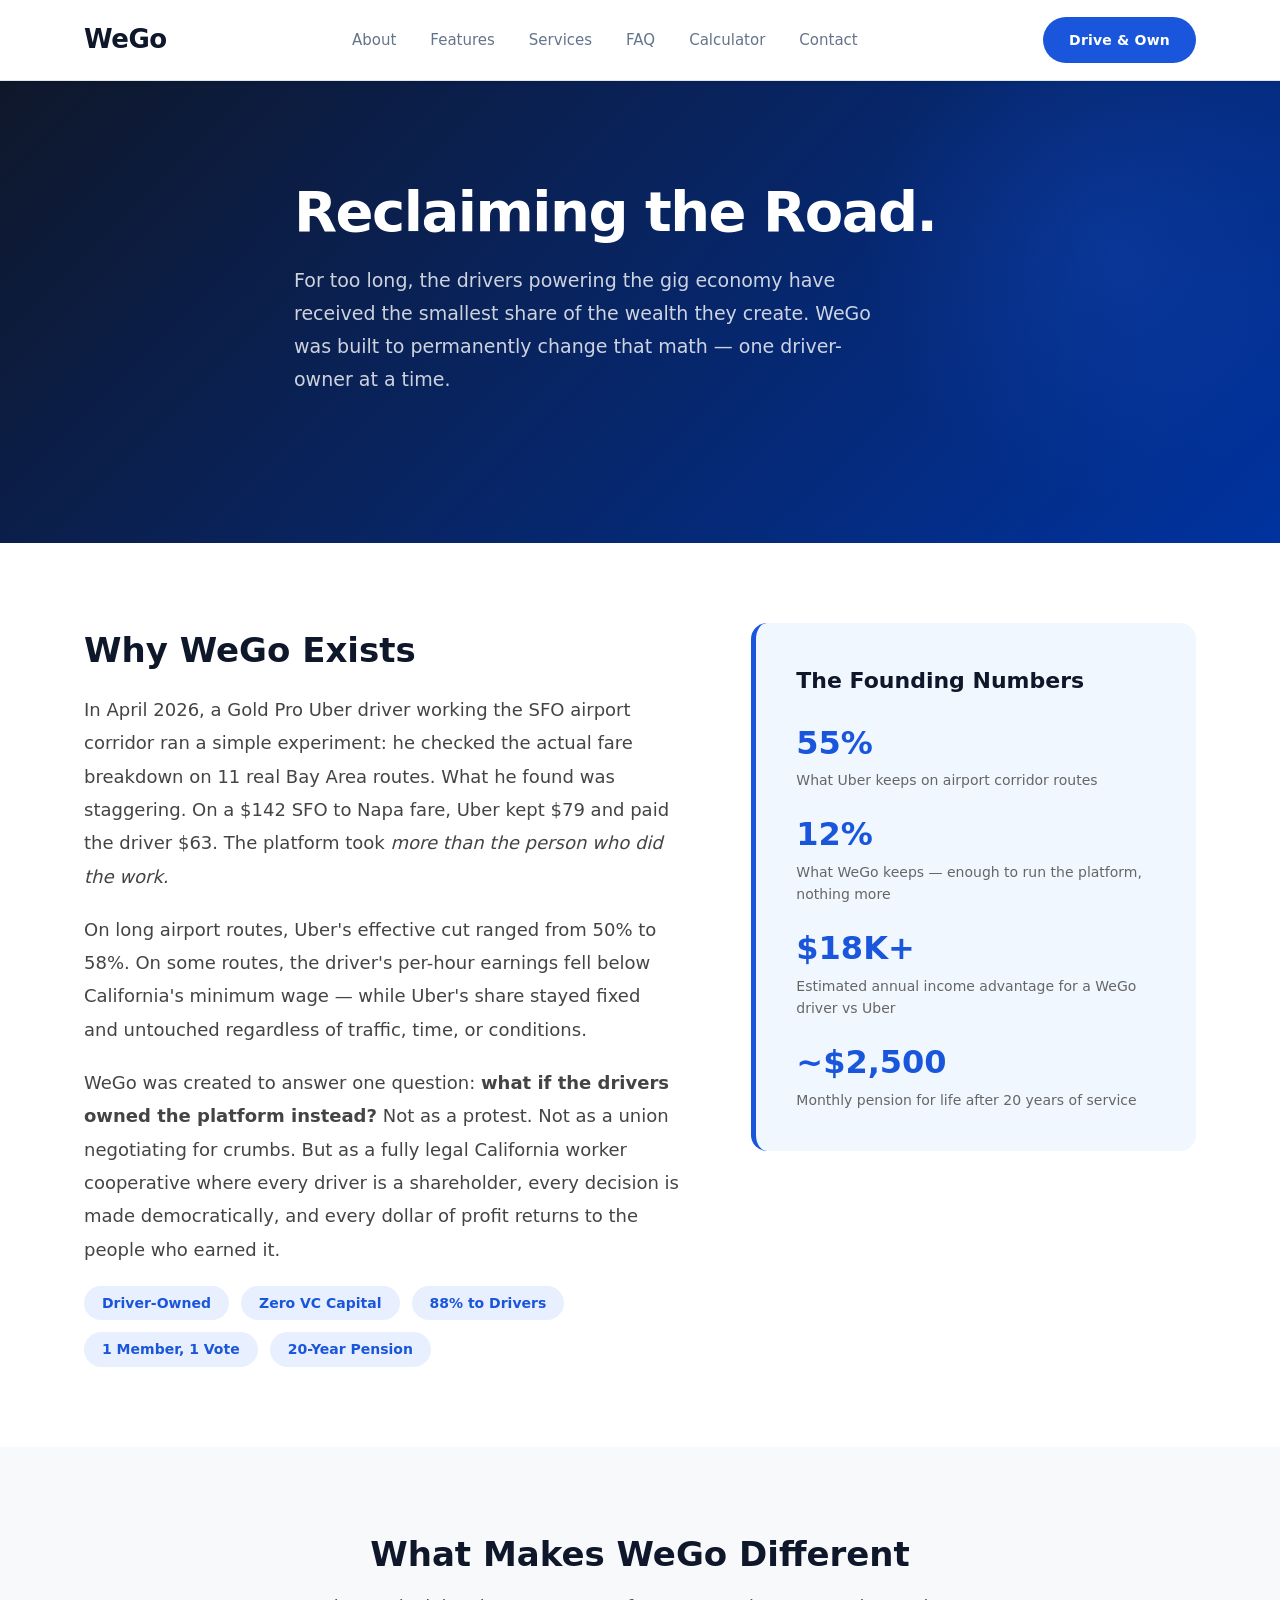
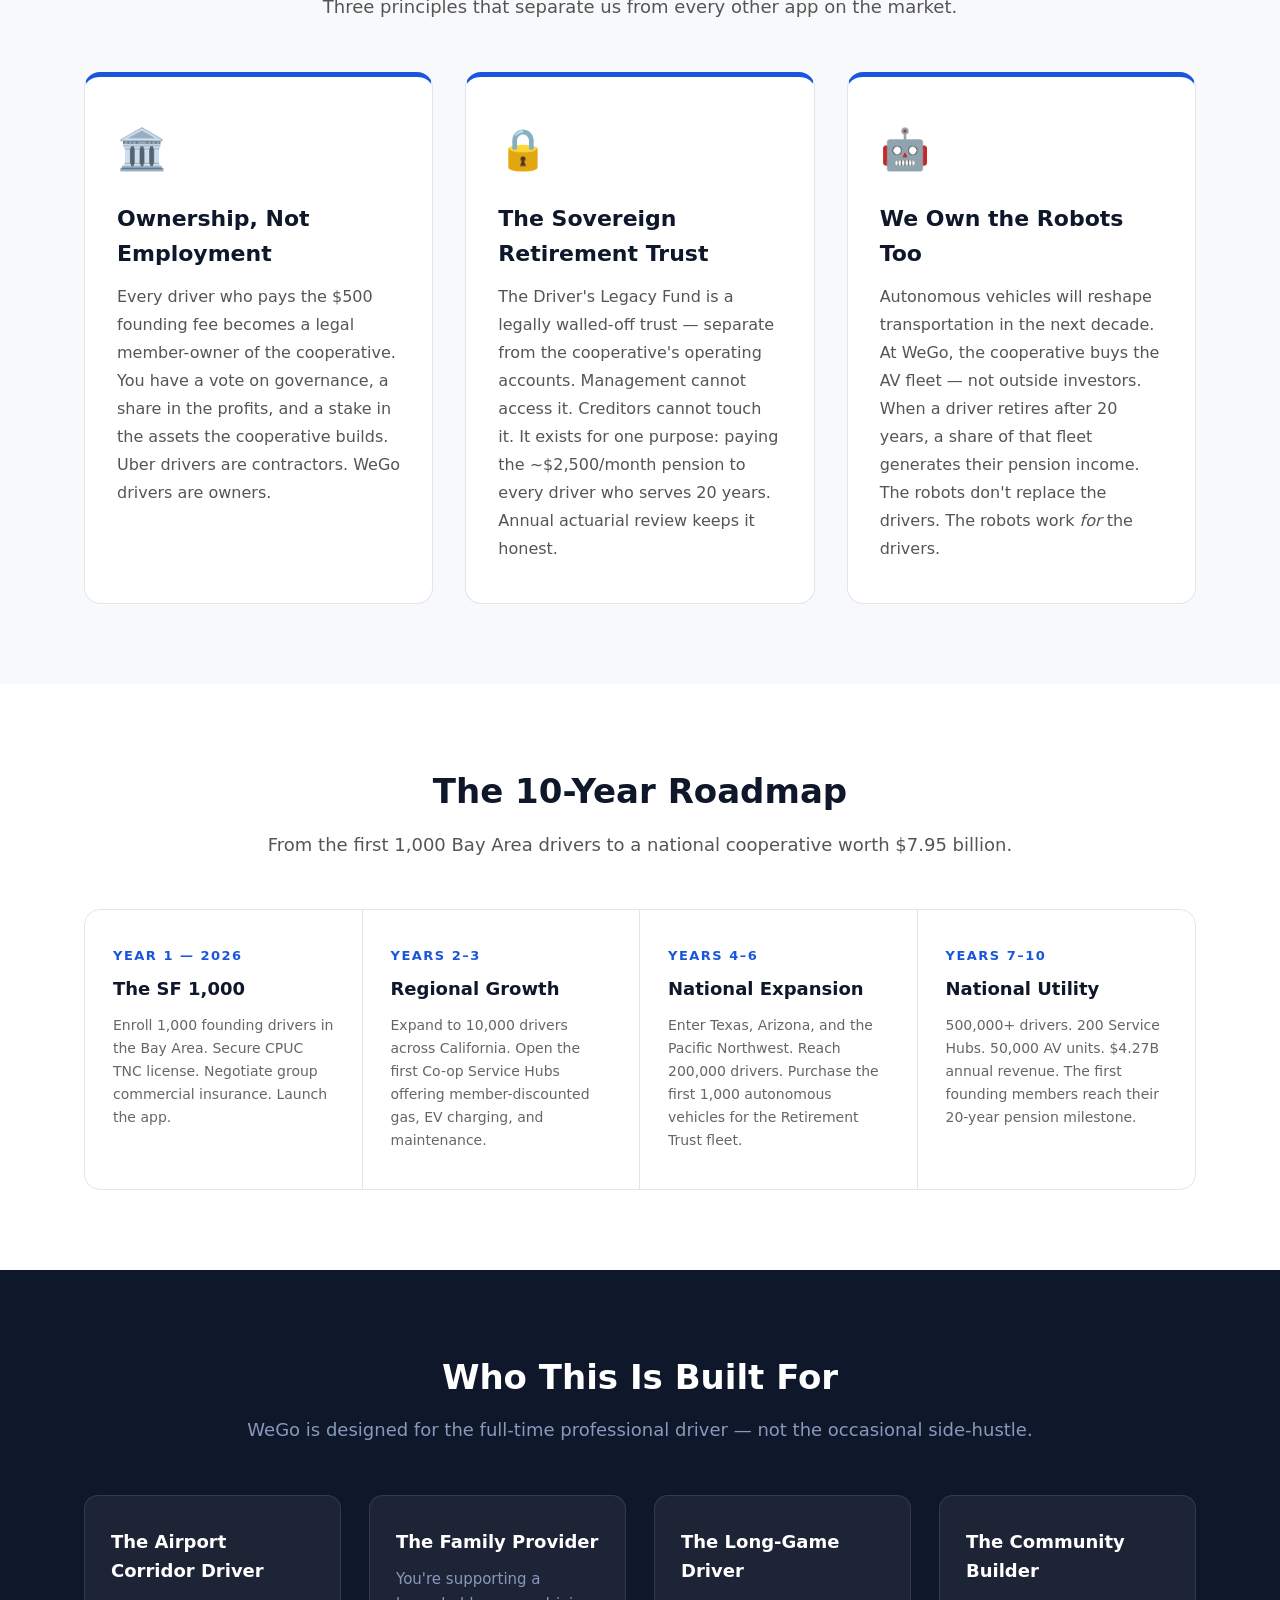
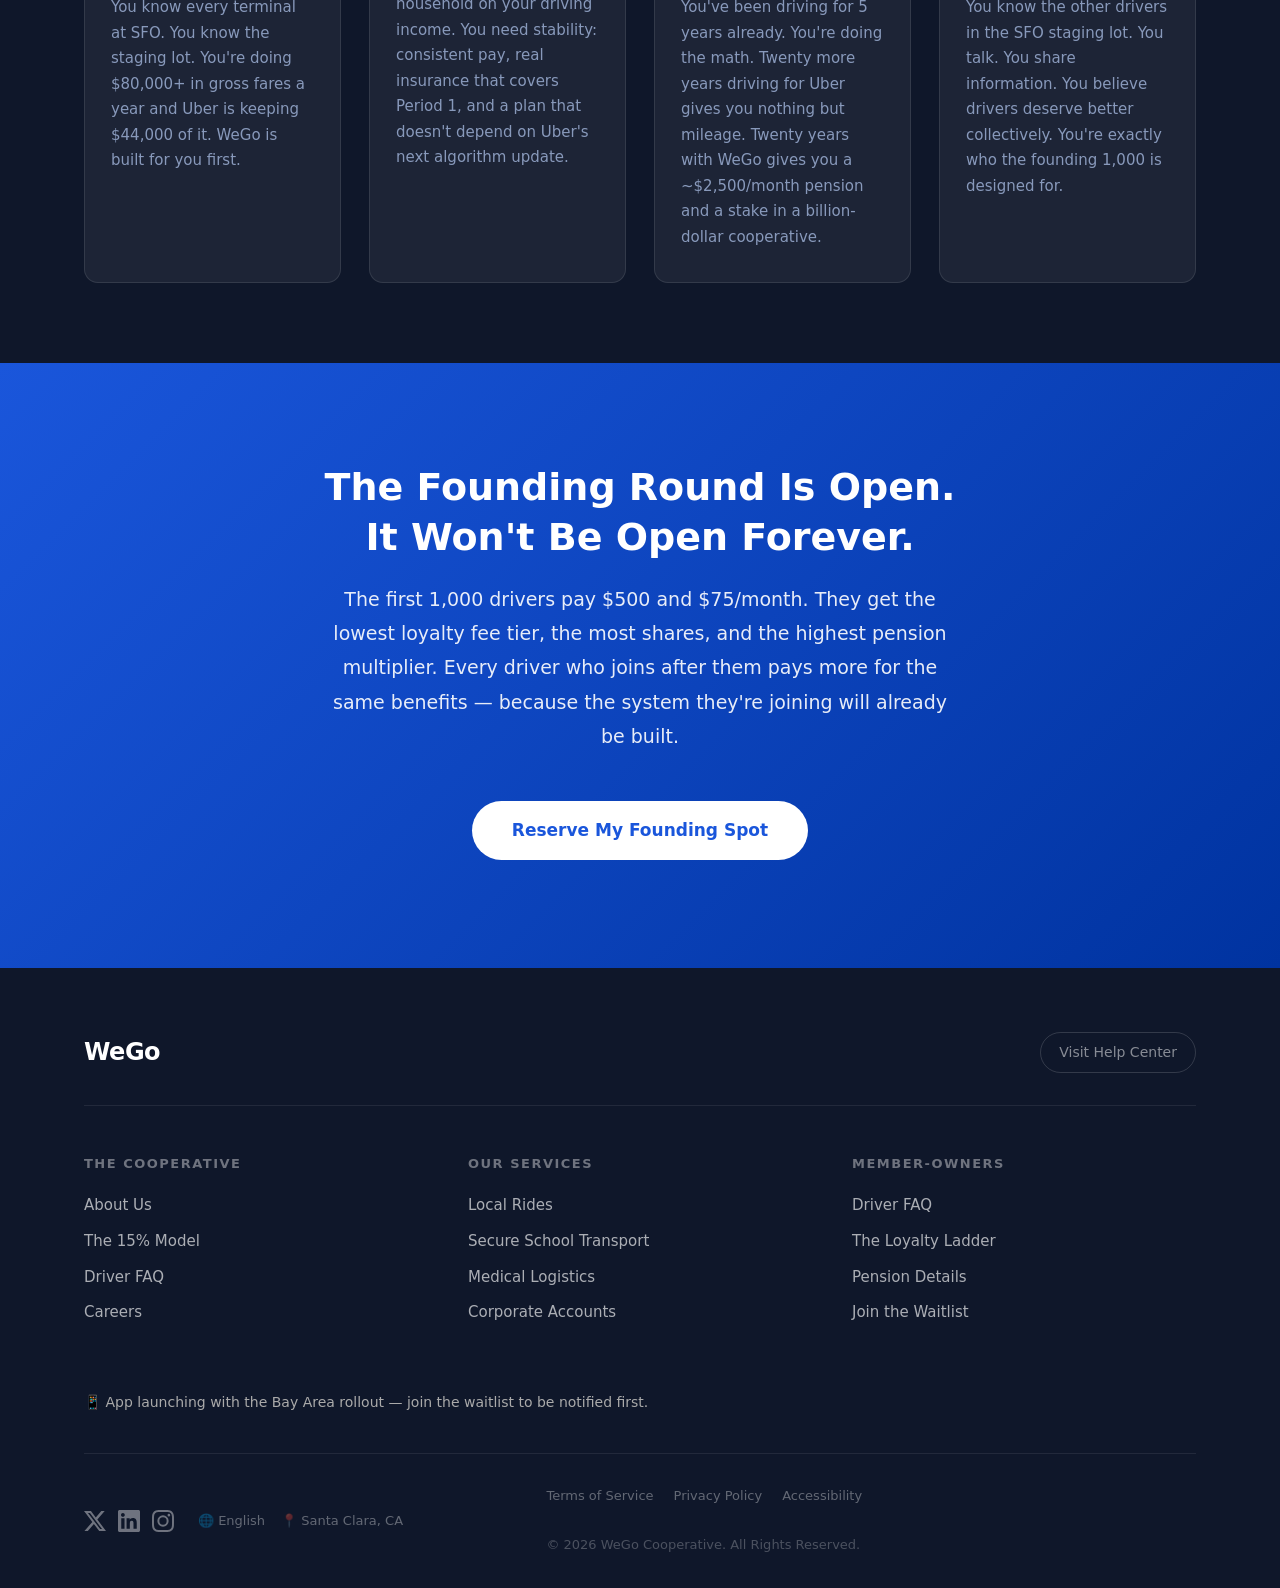
==== about.html @ e3f4ca63 "Initial commit — WeGo Cooperative website HTML/CSS site for the WeGo driver-owned rideshare cooperat" ====
<!DOCTYPE html>
<html lang="en">
<head>
    <meta charset="UTF-8">
    <meta name="viewport" content="width=device-width, initial-scale=1.0">
    <title>About WeGo — Our Mission</title>
    <link rel="stylesheet" href="styles.css">
</head>
<body>

<header>
    <div class="container">
        <h1 class="logo"><a href="index.html">WeGo</a></h1>
        <button class="nav-toggle" aria-label="Toggle navigation" onclick="document.querySelector('header').classList.toggle('nav-open'); this.classList.toggle('open')">
            <span></span><span></span><span></span>
        </button>
        <nav>
            <ul>
                <li><a href="about.html">About</a></li>
                <li><a href="features.html">Features</a></li>
                <li><a href="services.html">Services</a></li>
                <li><a href="faq.html">FAQ</a></li>
                <li><a href="calculator.html">Calculator</a></li>
                <li><a href="contact.html">Contact</a></li>
            </ul>           
        </nav>
        <a href="contact.html" class="cta">Drive &amp; Own</a>
    </div>
</header>

<main>

    <!-- HERO -->
    <section class="hero" style="background: linear-gradient(135deg, var(--dark) 0%, #0033a0 100%);">
        <div class="container hero-content">
            <h2>Reclaiming the Road.</h2>
            <p>For too long, the drivers powering the gig economy have received the smallest share of the wealth they create. WeGo was built to permanently change that math — one driver-owner at a time.</p>
        </div>
    </section>

    <!-- MISSION -->
    <section class="mission-section">
        <div class="container dashboard-grid" style="align-items:start;">
            <div class="col-7">
                <h2>Why WeGo Exists</h2>
                <p>In April 2026, a Gold Pro Uber driver working the SFO airport corridor ran a simple experiment: he checked the actual fare breakdown on 11 real Bay Area routes. What he found was staggering. On a $142 SFO to Napa fare, Uber kept $79 and paid the driver $63. The platform took <em>more than the person who did the work.</em></p>
                <p>On long airport routes, Uber's effective cut ranged from 50% to 58%. On some routes, the driver's per-hour earnings fell below California's minimum wage — while Uber's share stayed fixed and untouched regardless of traffic, time, or conditions.</p>
                <p>WeGo was created to answer one question: <strong>what if the drivers owned the platform instead?</strong> Not as a protest. Not as a union negotiating for crumbs. But as a fully legal California worker cooperative where every driver is a shareholder, every decision is made democratically, and every dollar of profit returns to the people who earned it.</p>
                <div class="values-row">
                    <span class="value-chip">Driver-Owned</span>
                    <span class="value-chip">Zero VC Capital</span>
                    <span class="value-chip">88% to Drivers</span>
                    <span class="value-chip">1 Member, 1 Vote</span>
                    <span class="value-chip">20-Year Pension</span>
                </div>
            </div>
            <div class="col-5" style="background:#f0f7ff; padding:40px; border-radius:16px; border-left:5px solid var(--primary);">
                <h3 style="font-size:22px; margin-bottom:20px; color:var(--dark);">The Founding Numbers</h3>
                <div style="display:flex; flex-direction:column; gap:18px;">
                    <div>
                        <div style="font-size:32px; font-weight:900; color:var(--primary);">55%</div>
                        <div style="font-size:14px; color:#666;">What Uber keeps on airport corridor routes</div>
                    </div>
                    <div>
                        <div style="font-size:32px; font-weight:900; color:var(--primary);">12%</div>
                        <div style="font-size:14px; color:#666;">What WeGo keeps — enough to run the platform, nothing more</div>
                    </div>
                    <div>
                        <div style="font-size:32px; font-weight:900; color:var(--primary);">$18K+</div>
                        <div style="font-size:14px; color:#666;">Estimated annual income advantage for a WeGo driver vs Uber</div>
                    </div>
                    <div>
                        <div style="font-size:32px; font-weight:900; color:var(--primary);">~$2,500</div>
                        <div style="font-size:14px; color:#666;">Monthly pension for life after 20 years of service</div>
                    </div>
                </div>
            </div>
        </div>
    </section>

    <!-- THREE PILLARS -->
    <section class="three-pillars">
        <div class="container">
            <h2>What Makes WeGo Different</h2>
            <p class="sub">Three principles that separate us from every other app on the market.</p>
            <div class="pillars-grid">
                <div class="pillar-card">
                    <span class="pillar-icon">🏛️</span>
                    <h3>Ownership, Not Employment</h3>
                    <p>Every driver who pays the $500 founding fee becomes a legal member-owner of the cooperative. You have a vote on governance, a share in the profits, and a stake in the assets the cooperative builds. Uber drivers are contractors. WeGo drivers are owners.</p>
                </div>
                <div class="pillar-card">
                    <span class="pillar-icon">🔒</span>
                    <h3>The Sovereign Retirement Trust</h3>
                    <p>The Driver's Legacy Fund is a legally walled-off trust — separate from the cooperative's operating accounts. Management cannot access it. Creditors cannot touch it. It exists for one purpose: paying the ~$2,500/month pension to every driver who serves 20 years. Annual actuarial review keeps it honest.</p>
                </div>
                <div class="pillar-card">
                    <span class="pillar-icon">🤖</span>
                    <h3>We Own the Robots Too</h3>
                    <p>Autonomous vehicles will reshape transportation in the next decade. At WeGo, the cooperative buys the AV fleet — not outside investors. When a driver retires after 20 years, a share of that fleet generates their pension income. The robots don't replace the drivers. The robots work <em>for</em> the drivers.</p>
                </div>
            </div>
        </div>
    </section>

    <!-- 10-YEAR ROADMAP -->
    <section class="roadmap-section">
        <div class="container">
            <h2>The 10-Year Roadmap</h2>
            <p class="sub">From the first 1,000 Bay Area drivers to a national cooperative worth $7.95 billion.</p>
            <div class="roadmap-grid">
                <div class="roadmap-card">
                    <div class="roadmap-year">Year 1 — 2026</div>
                    <h3>The SF 1,000</h3>
                    <p>Enroll 1,000 founding drivers in the Bay Area. Secure CPUC TNC license. Negotiate group commercial insurance. Launch the app.</p>
                </div>
                <div class="roadmap-card">
                    <div class="roadmap-year">Years 2–3</div>
                    <h3>Regional Growth</h3>
                    <p>Expand to 10,000 drivers across California. Open the first Co-op Service Hubs offering member-discounted gas, EV charging, and maintenance.</p>
                </div>
                <div class="roadmap-card">
                    <div class="roadmap-year">Years 4–6</div>
                    <h3>National Expansion</h3>
                    <p>Enter Texas, Arizona, and the Pacific Northwest. Reach 200,000 drivers. Purchase the first 1,000 autonomous vehicles for the Retirement Trust fleet.</p>
                </div>
                <div class="roadmap-card">
                    <div class="roadmap-year">Years 7–10</div>
                    <h3>National Utility</h3>
                    <p>500,000+ drivers. 200 Service Hubs. 50,000 AV units. $4.27B annual revenue. The first founding members reach their 20-year pension milestone.</p>
                </div>
            </div>
        </div>
    </section>

    <!-- WHY IT MATTERS -->
    <section class="why-driver">
        <div class="container">
            <h2>Who This Is Built For</h2>
            <p class="sub">WeGo is designed for the full-time professional driver — not the occasional side-hustle.</p>
            <div class="why-grid">
                <div class="why-card">
                    <h3>The Airport Corridor Driver</h3>
                    <p>You know every terminal at SFO. You know the staging lot. You're doing $80,000+ in gross fares a year and Uber is keeping $44,000 of it. WeGo is built for you first.</p>
                </div>
                <div class="why-card">
                    <h3>The Family Provider</h3>
                    <p>You're supporting a household on your driving income. You need stability: consistent pay, real insurance that covers Period 1, and a plan that doesn't depend on Uber's next algorithm update.</p>
                </div>
                <div class="why-card">
                    <h3>The Long-Game Driver</h3>
                    <p>You've been driving for 5 years already. You're doing the math. Twenty more years driving for Uber gives you nothing but mileage. Twenty years with WeGo gives you a ~$2,500/month pension and a stake in a billion-dollar cooperative.</p>
                </div>
                <div class="why-card">
                    <h3>The Community Builder</h3>
                    <p>You know the other drivers in the SFO staging lot. You talk. You share information. You believe drivers deserve better collectively. You're exactly who the founding 1,000 is designed for.</p>
                </div>
            </div>
        </div>
    </section>

    <!-- JOIN CTA -->
    <section class="join-cta">
        <div class="container">
            <h2>The Founding Round Is Open.<br>It Won't Be Open Forever.</h2>
            <p>The first 1,000 drivers pay $500 and $75/month. They get the lowest loyalty fee tier, the most shares, and the highest pension multiplier. Every driver who joins after them pays more for the same benefits — because the system they're joining will already be built.</p>
            <a href="contact.html" class="btn-white">Reserve My Founding Spot</a>
        </div>
    </section>

</main>

<footer class="mega-footer">
    <div class="container">
        <div class="footer-brand">
            <h2>WeGo</h2>
            <a href="contact.html" class="help-link">Visit Help Center</a>
        </div>
        <div class="footer-grid">
            <div class="footer-col">
                <h4>The Cooperative</h4>
                <ul>
                    <li><a href="about.html">About Us</a></li>
                    <li><a href="features.html">The 15% Model</a></li>
                    <li><a href="faq.html">Driver FAQ</a></li>
                    <li><a href="contact.html">Careers</a></li>
                </ul>
            </div>
            <div class="footer-col">
                <h4>Our Services</h4>
                <ul>
                    <li><a href="services.html">Local Rides</a></li>
                    <li><a href="services.html">Secure School Transport</a></li>
                    <li><a href="services.html">Medical Logistics</a></li>
                    <li><a href="services.html">Corporate Accounts</a></li>
                </ul>
            </div>
            <div class="footer-col">
                <h4>Member-Owners</h4>
                <ul>
                    <li><a href="faq.html">Driver FAQ</a></li>
                    <li><a href="features.html">The Loyalty Ladder</a></li>
                    <li><a href="features.html">Pension Details</a></li>
                    <li><a href="contact.html">Join the Waitlist</a></li>
                </ul>
            </div>
        </div>
        <div class="footer-apps">
            <span style="font-size:14px; color:#aaa; padding:8px 0; display:block;">📱 App launching with the Bay Area rollout — join the waitlist to be notified first.</span>
        </div>
        <div class="footer-meta">
            <div class="meta-left">
                <div class="social-icons">
                    <a href="https://x.com/" target="_blank" aria-label="X (Twitter)">
                        <svg viewBox="0 0 24 24" width="22" height="22" fill="currentColor"><path d="M18.901 1.153h3.68l-8.04 9.19L24 22.846h-7.406l-5.8-7.584-6.638 7.584H.474l8.6-9.83L0 1.154h7.594l5.243 6.932ZM17.61 20.644h2.039L6.486 3.24H4.298Z"/></svg>
                    </a>
                    <a href="https://www.linkedin.com/" target="_blank" aria-label="LinkedIn">
                        <svg viewBox="0 0 24 24" width="22" height="22" fill="currentColor"><path d="M20.447 20.452h-3.554v-5.569c0-1.328-.027-3.037-1.852-3.037-1.853 0-2.136 1.445-2.136 2.939v5.667H9.351V9h3.414v1.561h.046c.477-.9 1.637-1.85 3.37-1.85 3.601 0 4.267 2.37 4.267 5.455v6.286zM5.337 7.433c-1.144 0-2.063-.926-2.063-2.065 0-1.138.92-2.063 2.063-2.063 1.14 0 2.064.925 2.064 2.063 0 1.139-.925 2.065-2.064 2.065zm1.782 13.019H3.555V9h3.564v11.452zM22.225 0H1.771C.792 0 0 .774 0 1.729v20.542C0 23.227.792 24 1.771 24h20.451C23.2 24 24 23.227 24 22.271V1.729C24 .774 23.2 0 22.222 0h.003z"/></svg>
                    </a>
                    <a href="https://www.instagram.com/" target="_blank" aria-label="Instagram">
                        <svg viewBox="0 0 24 24" width="22" height="22" fill="currentColor"><path d="M12 2.163c3.204 0 3.584.012 4.85.07 3.252.148 4.771 1.691 4.919 4.919.058 1.265.069 1.645.069 4.849 0 3.205-.012 3.584-.069 4.849-.149 3.225-1.664 4.771-4.919 4.919-1.266.058-1.644.07-4.85.07-3.204 0-3.584-.012-4.849-.07-3.26-.149-4.771-1.699-4.919-4.92-.058-1.265-.07-1.644-.07-4.849 0-3.204.013-3.583.07-4.849.149-3.227 1.664-4.771 4.919-4.919 1.266-.057 1.645-.069 4.849-.069zM12 0C8.741 0 8.333.014 7.053.072 2.695.272.273 2.69.073 7.052.014 8.333 0 8.741 0 12c0 3.259.014 3.668.072 4.948.2 4.358 2.618 6.78 6.98 6.98C8.333 23.986 8.741 24 12 24c3.259 0 3.668-.014 4.948-.072 4.354-.2 6.782-2.618 6.979-6.98.059-1.28.073-1.689.073-4.948 0-3.259-.014-3.667-.072-4.947-.196-4.354-2.617-6.78-6.979-6.98C15.668.014 15.259 0 12 0zm0 5.838a6.162 6.162 0 100 12.324 6.162 6.162 0 000-12.324zM12 16a4 4 0 110-8 4 4 0 010 8zm6.406-11.845a1.44 1.44 0 100 2.881 1.44 1.44 0 000-2.881z"/></svg>
                    </a>
                </div>
                <div class="locale-info">
                    <span>🌐 English</span>
                    <span>📍 Santa Clara, CA</span>
                </div>
            </div>
            <div class="meta-right">
                <a href="#">Terms of Service</a>
                <a href="#">Privacy Policy</a>
                <a href="#">Accessibility</a>
                <p class="copyright">&copy; 2026 WeGo Cooperative. All Rights Reserved.</p>
            </div>
        </div>
    </div>
</footer>

</body>
</html>
---- styles.css ----
/* ============================================================
   WEGO COOPERATIVE — styles.css
   Covers: index, about, features, services, faq, contact, calculator
   ============================================================ */

/* ── TOKENS & RESET ─────────────────────────────────────────── */
:root {
  --primary:      #1a56db;
  --primary-dark: #0033a0;
  --primary-muted:#e8f0ff;
  --dark:         #0f172a;
  --dark-mid:     #1e293b;
  --white:        #ffffff;
  --off-white:    #f8f9fb;
  --border:       #e0e6ed;
  --text:         #334155;
  --text-soft:    #64748b;
  --text-dim:     #94a3b8;
  --green:        #16a34a;
  --green-bg:     #f0fdf4;
  --red:          #dc2626;
  --red-bg:       #fef2f2;
  --amber:        #d97706;
  --amber-bg:     #fffbeb;
  --shadow-sm:    0 1px 3px rgba(0,0,0,0.08), 0 1px 2px rgba(0,0,0,0.06);
  --shadow-md:    0 4px 16px rgba(0,0,0,0.08), 0 2px 6px rgba(0,0,0,0.05);
  --shadow-lg:    0 10px 40px rgba(0,0,0,0.10), 0 4px 12px rgba(0,0,0,0.06);
  --radius-sm:    8px;
  --radius-md:    14px;
  --radius-lg:    20px;
  --radius-xl:    28px;
  --font-sans:    'Inter', 'Segoe UI', system-ui, -apple-system, sans-serif;
  --transition:   0.2s ease;
}

*, *::before, *::after { box-sizing: border-box; margin: 0; padding: 0; }

html { scroll-behavior: smooth; -webkit-text-size-adjust: 100%; text-size-adjust: 100%; }

body {
  font-family: var(--font-sans);
  color: var(--text);
  background: var(--white);
  line-height: 1.6;
  -webkit-font-smoothing: antialiased;
  -moz-osx-font-smoothing: grayscale;
}

img { max-width: 100%; height: auto; display: block; }
a { color: inherit; text-decoration: none; }
ul { list-style: none; }
button { font-family: inherit; }

/* ── CONTAINER ───────────────────────────────────────────────── */
.container { max-width: 1160px; margin: 0 auto; padding: 0 24px; }

/* ── HEADER ──────────────────────────────────────────────────── */
header {
  position: sticky;
  top: 0;
  z-index: 100;
  background: var(--white);
  border-bottom: 1px solid var(--border);
  box-shadow: var(--shadow-sm);
}

header .container {
  display: flex;
  align-items: center;
  justify-content: space-between;
  height: 80px;
  gap: 32px;
}

.logo { font-size: 26px; font-weight: 800; color: var(--dark); letter-spacing: -0.5px; flex-shrink: 0; }
.logo a { color: var(--dark); transition: color var(--transition); }
.logo a:hover { color: var(--primary); }

/* ── NAV ─────────────────────────────────────────────────────── */
nav ul { display: flex; align-items: center; gap: 2px; }

nav ul li a {
  display: block;
  padding: 9px 16px;
  font-size: 15px;
  font-weight: 500;
  color: var(--text-soft);
  border-radius: var(--radius-sm);
  transition: color var(--transition), background var(--transition);
}

nav ul li a:hover,
nav ul li a.active { color: var(--primary); background: var(--primary-muted); }

/* Hidden on desktop — revealed inside mobile nav */
.mobile-nav-cta { display: none; }

/* ── HEADER CTA BUTTON ───────────────────────────────────────── */
header .cta {
  display: inline-flex;
  align-items: center;
  background: var(--primary);
  color: var(--white);
  padding: 12px 26px;
  border-radius: 100px;
  font-size: 14px;
  font-weight: 700;
  letter-spacing: 0.2px;
  white-space: nowrap;
  flex-shrink: 0;
  transition: background var(--transition), transform var(--transition), box-shadow var(--transition);
}

header .cta:hover {
  background: var(--primary-dark);
  transform: translateY(-1px);
  box-shadow: 0 4px 16px rgba(26,86,219,0.3);
}

/* ── HAMBURGER MENU ──────────────────────────────────────────── */
.nav-toggle {
  display: none;
  flex-direction: column;
  gap: 5px;
  background: none;
  border: none;
  cursor: pointer;
  padding: 6px;
  flex-shrink: 0;
  z-index: 200;
}

.nav-toggle span {
  display: block;
  width: 24px;
  height: 2px;
  background: var(--dark);
  border-radius: 2px;
  transition: all 0.3s;
}

.nav-toggle.open span:nth-child(1) { transform: translateY(7px) rotate(45deg); }
.nav-toggle.open span:nth-child(2) { opacity: 0; }
.nav-toggle.open span:nth-child(3) { transform: translateY(-7px) rotate(-45deg); }

/* ── HERO ────────────────────────────────────────────────────── */
.hero {
  background: linear-gradient(135deg, var(--dark) 0%, #0a2463 100%);
  color: var(--white);
  padding: 100px 0 110px;
  position: relative;
  overflow: hidden;
}

.hero::before {
  content: '';
  position: absolute;
  top: -80px; right: -80px;
  width: 500px; height: 500px;
  background: radial-gradient(circle, rgba(26,86,219,0.25) 0%, transparent 70%);
  pointer-events: none;
}

.hero-content { max-width: 740px; position: relative; z-index: 1; }

.hero-content h2 {
  font-size: clamp(34px, 5vw, 56px);
  font-weight: 900;
  line-height: 1.12;
  letter-spacing: -1.5px;
  margin-bottom: 20px;
  color: var(--white);
}

.hero-content p {
  font-size: 19px;
  line-height: 1.75;
  color: rgba(255,255,255,0.8);
  margin-bottom: 36px;
  max-width: 600px;
}

.hero-ctas { display: flex; gap: 14px; flex-wrap: wrap; }

.hero-ctas a {
  display: inline-flex;
  align-items: center;
  padding: 15px 36px;
  border-radius: 100px;
  font-size: 16px;
  font-weight: 700;
  background: var(--primary);
  color: var(--white);
  transition: all var(--transition);
  border: 2px solid transparent;
}

.hero-ctas a:hover {
  background: #1d4ed8;
  transform: translateY(-2px);
  box-shadow: 0 8px 24px rgba(26,86,219,0.35);
}

.hero-ctas a:last-child { background: var(--white); color: var(--primary); border-color: var(--white); }
.hero-ctas a:last-child:hover { background: transparent; color: var(--white); }

/* ── SHARED SECTION STYLES ───────────────────────────────────── */
section { padding: 80px 0; }

/* Alternating backgrounds — used across features, services, contact */
.sect-white { padding: 80px 0; background: var(--white); }
.sect-grey  { padding: 80px 0; background: var(--off-white); }
.sect-dark  { padding: 80px 0; background: var(--dark); color: var(--white); }
.sect-blue  { padding: 80px 0; background: linear-gradient(135deg, var(--primary) 0%, #0033a0 100%); color: var(--white); }

/* Eyebrow label above headings */
.section-eyebrow {
  font-size: 12px;
  font-weight: 700;
  text-transform: uppercase;
  letter-spacing: 2px;
  color: var(--primary);
  margin-bottom: 10px;
}
.sect-dark .section-eyebrow  { color: #60a5fa; }
.sect-blue .section-eyebrow  { color: rgba(255,255,255,0.65); }

/* Legacy eyebrow variant (index page) */
.section-label {
  font-size: 13px;
  font-weight: 700;
  text-transform: uppercase;
  letter-spacing: 2px;
  color: var(--primary);
  margin-bottom: 12px;
}

/* Primary heading — used on about, contact, index */
.section-title {
  font-size: clamp(26px, 3.5vw, 38px);
  font-weight: 900;
  color: var(--dark);
  line-height: 1.2;
  letter-spacing: -0.5px;
  margin-bottom: 14px;
}
.sect-dark .section-title { color: var(--white); }
.sect-blue .section-title { color: var(--white); }

/* Primary heading — used on features, services */
.page-section-title {
  font-size: clamp(26px, 3.5vw, 40px);
  font-weight: 900;
  letter-spacing: -0.8px;
  line-height: 1.15;
  margin-bottom: 14px;
  color: var(--dark);
}
.sect-dark .page-section-title { color: var(--white); }
.sect-blue .page-section-title { color: var(--white); }

/* Sub-heading paragraph */
.section-sub {
  font-size: 17px;
  color: var(--text-soft);
  max-width: 620px;
  line-height: 1.75;
  margin-bottom: 48px;
}
.section-center .section-sub { margin-left: auto; margin-right: auto; }
.sect-dark .section-sub { color: rgba(255,255,255,0.6); }
.sect-blue .section-sub { color: rgba(255,255,255,0.75); }

/* Sub-heading paragraph — features/services variant */
.page-section-sub {
  font-size: 17px;
  line-height: 1.75;
  color: var(--text-soft);
  max-width: 620px;
  margin-bottom: 48px;
}
.sect-dark .page-section-sub { color: rgba(255,255,255,0.6); }
.sect-blue .page-section-sub { color: rgba(255,255,255,0.75); }

.section-center { text-align: center; }

/* ── FEATURE GRID (4-col stats — index) ─────────────────────── */
.feature-grid { display: grid; grid-template-columns: repeat(auto-fit, minmax(220px, 1fr)); gap: 20px; }

.feature-card {
  background: var(--off-white);
  border: 1px solid var(--border);
  border-radius: var(--radius-lg);
  padding: 32px 28px;
  transition: box-shadow var(--transition), transform var(--transition);
}
.feature-card:hover { box-shadow: var(--shadow-md); transform: translateY(-3px); }
.feature-card h3 { font-size: 28px; font-weight: 900; color: var(--primary); letter-spacing: -0.5px; margin-bottom: 10px; }
.feature-card p  { font-size: 15px; color: var(--text-soft); line-height: 1.65; }

/* ── DASHBOARD GRID (12-col — about page split) ─────────────── */
.dashboard-grid { display: grid; grid-template-columns: repeat(12, 1fr); gap: 32px; align-items: center; }
.col-7 { grid-column: span 7; padding-right: 40px; }
.col-5 { grid-column: span 5; }

/* ── GENERIC CARD ────────────────────────────────────────────── */
.card {
  background: var(--white);
  border: 1px solid var(--border);
  border-radius: var(--radius-lg);
  padding: 28px;
  box-shadow: var(--shadow-sm);
}

/* ── CTA BANNER ──────────────────────────────────────────────── */
.cta-banner { background: var(--primary-muted); padding: 80px 0; text-align: center; }
.cta-banner h2 { font-size: 36px; font-weight: 800; color: var(--dark); margin-bottom: 18px; letter-spacing: -0.5px; }
.cta-banner p  { font-size: 18px; color: var(--text-soft); max-width: 700px; margin: 0 auto 32px; line-height: 1.75; }

.cta-banner a.cta {
  display: inline-flex; align-items: center;
  background: var(--primary); color: var(--white);
  padding: 16px 44px; border-radius: 100px;
  font-size: 16px; font-weight: 700; transition: all var(--transition);
}
.cta-banner a.cta:hover { background: var(--primary-dark); transform: translateY(-2px); box-shadow: 0 8px 24px rgba(26,86,219,0.3); }

/* ── SHARED BUTTONS ──────────────────────────────────────────── */
.btn-white {
  display: inline-block;
  background: var(--white); color: var(--primary);
  padding: 16px 40px; border-radius: 100px;
  font-size: 17px; font-weight: 700; text-decoration: none; margin: 8px;
  transition: transform 0.2s, box-shadow 0.2s;
}
.btn-white:hover { transform: translateY(-2px); box-shadow: 0 8px 30px rgba(0,0,0,0.2); }

.btn-ghost {
  display: inline-block;
  background: transparent; color: var(--white);
  padding: 16px 40px; border-radius: 100px;
  font-size: 17px; font-weight: 700; text-decoration: none; margin: 8px;
  border: 2px solid rgba(255,255,255,0.5);
  transition: border-color 0.2s;
}
.btn-ghost:hover { border-color: var(--white); }

/* Blue-section CTA pair — features / services final section */
.btn-wego-primary {
  display: inline-flex; align-items: center;
  background: var(--white); color: var(--primary);
  padding: 16px 44px; border-radius: 100px;
  font-size: 17px; font-weight: 700; text-decoration: none; margin: 6px;
  transition: all 0.2s;
}
.btn-wego-primary:hover { transform: translateY(-2px); box-shadow: 0 8px 30px rgba(0,0,0,0.2); }

.btn-wego-ghost {
  display: inline-flex; align-items: center;
  background: transparent; color: var(--white);
  padding: 16px 44px; border-radius: 100px;
  font-size: 17px; font-weight: 700; text-decoration: none; margin: 6px;
  border: 2px solid rgba(255,255,255,0.4);
  transition: border-color 0.2s;
}
.btn-wego-ghost:hover { border-color: var(--white); }

/* Shared final-cta block (blue sections) */
.final-cta { text-align: center; padding: 100px 0; }
.final-cta h2 { font-size: clamp(26px, 4vw, 42px); font-weight: 900; margin-bottom: 18px; line-height: 1.2; }
.final-cta p  { font-size: 18px; max-width: 580px; margin: 0 auto 40px; line-height: 1.8; }

/* ── MEGA FOOTER ─────────────────────────────────────────────── */
.mega-footer { background: var(--dark); color: rgba(255,255,255,0.7); padding: 64px 0 32px; }

.footer-brand {
  display: flex; align-items: center; justify-content: space-between;
  margin-bottom: 48px; padding-bottom: 32px; border-bottom: 1px solid rgba(255,255,255,0.08);
}
.footer-brand h2 { font-size: 24px; font-weight: 900; color: var(--white); letter-spacing: -0.5px; }

.help-link {
  font-size: 14px; color: rgba(255,255,255,0.5);
  border: 1px solid rgba(255,255,255,0.15); padding: 8px 18px;
  border-radius: 100px; transition: all var(--transition);
}
.help-link:hover { color: var(--white); border-color: rgba(255,255,255,0.4); }

.footer-grid { display: grid; grid-template-columns: repeat(auto-fit, minmax(180px, 1fr)); gap: 40px; margin-bottom: 48px; }
.footer-col h4 { font-size: 13px; font-weight: 700; text-transform: uppercase; letter-spacing: 1.5px; color: rgba(255,255,255,0.4); margin-bottom: 18px; }
.footer-col ul li { margin-bottom: 10px; }
.footer-col ul li a { font-size: 15px; color: rgba(255,255,255,0.65); transition: color var(--transition); }
.footer-col ul li a:hover { color: var(--white); }

.footer-apps {
  padding-bottom: 32px; margin-bottom: 32px;
  border-bottom: 1px solid rgba(255,255,255,0.08);
  display: flex; gap: 14px; align-items: center; flex-wrap: wrap;
}
.store-badge img { height: 40px; width: auto; opacity: 0.75; transition: opacity var(--transition); }
.store-badge:hover img { opacity: 1; }

.footer-meta { display: flex; align-items: center; justify-content: space-between; flex-wrap: wrap; gap: 20px; }
.meta-left { display: flex; align-items: center; gap: 24px; flex-wrap: wrap; }

.social-icons { display: flex; gap: 12px; }
.social-icons a { color: rgba(255,255,255,0.4); transition: color var(--transition); display: flex; align-items: center; }
.social-icons a:hover { color: var(--white); }

.locale-info { display: flex; gap: 16px; font-size: 13px; color: rgba(255,255,255,0.35); }

.meta-right { display: flex; align-items: center; gap: 20px; flex-wrap: wrap; }
.meta-right a { font-size: 13px; color: rgba(255,255,255,0.35); transition: color var(--transition); }
.meta-right a:hover { color: rgba(255,255,255,0.7); }
.copyright { font-size: 13px; color: rgba(255,255,255,0.25); width: 100%; margin-top: 8px; }

/* ── CONTACT FORM WRAP (calculator page sidebar) ─────────────── */
.contact-form-wrap {
  background: var(--off-white); border: 1px solid var(--border);
  border-radius: var(--radius-xl); padding: 48px; max-width: 560px;
}
.contact-form-wrap h3 { font-size: 22px; font-weight: 800; color: var(--dark); margin-bottom: 28px; }

.form-group { margin-bottom: 20px; }
.form-group label { display: block; font-size: 14px; font-weight: 600; color: var(--dark); margin-bottom: 8px; }
.form-group input, .form-group select, .form-group textarea {
  width: 100%; padding: 13px 16px; border: 1.5px solid var(--border);
  border-radius: var(--radius-md); font-size: 15px; font-family: inherit;
  color: var(--dark); background: var(--white);
  transition: border-color var(--transition), box-shadow var(--transition); outline: none;
}
.form-group input:focus, .form-group select:focus, .form-group textarea:focus {
  border-color: var(--primary); box-shadow: 0 0 0 3px rgba(26,86,219,0.12);
}
.form-group textarea { min-height: 120px; resize: vertical; }

.form-submit {
  width: 100%; padding: 16px; background: var(--primary); color: var(--white);
  border: none; border-radius: 100px; font-size: 16px; font-weight: 700;
  cursor: pointer; transition: all var(--transition); margin-top: 8px;
}
.form-submit:hover { background: var(--primary-dark); transform: translateY(-1px); box-shadow: 0 8px 24px rgba(26,86,219,0.3); }

/* ── UTILITIES ───────────────────────────────────────────────── */
.text-primary { color: var(--primary); }
.text-green   { color: var(--green); }
.text-red     { color: var(--red); }
.text-soft    { color: var(--text-soft); }
.text-center  { text-align: center; }
.font-mono    { font-family: 'Courier New', monospace; }
.fw-bold      { font-weight: 700; }
.fw-black     { font-weight: 900; }

.badge { display: inline-flex; align-items: center; gap: 6px; padding: 5px 14px; border-radius: 100px; font-size: 13px; font-weight: 600; }
.badge-primary { background: var(--primary-muted); color: var(--primary); }
.badge-green   { background: var(--green-bg); color: var(--green); }
.badge-red     { background: var(--red-bg); color: var(--red); }
.badge-amber   { background: var(--amber-bg); color: var(--amber); }

.divider { border: none; border-top: 1px solid var(--border); margin: 32px 0; }


/* ══════════════════════════════════════════════════════════════
   ABOUT PAGE
   ══════════════════════════════════════════════════════════════ */

.mission-section { padding: 80px 0; background: var(--white); }
.mission-section h2 { font-size: 34px; color: var(--dark); margin-bottom: 16px; }
.mission-section p  { font-size: 18px; line-height: 1.85; color: #444; margin-bottom: 20px; }

.values-row { display: flex; gap: 12px; flex-wrap: wrap; margin-top: 20px; }
.value-chip { background: #e8f0ff; color: var(--primary); border-radius: 100px; padding: 6px 18px; font-size: 14px; font-weight: 600; }

.three-pillars { padding: 80px 0; background: var(--off-white); }
.three-pillars h2  { text-align: center; font-size: 34px; color: var(--dark); margin-bottom: 12px; }
.three-pillars .sub { text-align: center; font-size: 18px; color: #555; margin-bottom: 50px; }

.pillars-grid { display: grid; grid-template-columns: repeat(auto-fit, minmax(260px, 1fr)); gap: 32px; }
.pillar-card { background: var(--white); border-radius: 16px; padding: 40px 32px; border: 1px solid #e0e6ed; border-top: 5px solid var(--primary); }
.pillar-icon  { font-size: 40px; margin-bottom: 20px; display: block; }
.pillar-card h3 { font-size: 22px; color: var(--dark); margin-bottom: 12px; }
.pillar-card p  { font-size: 16px; color: #555; line-height: 1.75; }

.roadmap-section { padding: 80px 0; background: var(--white); }
.roadmap-section h2  { text-align: center; font-size: 34px; color: var(--dark); margin-bottom: 12px; }
.roadmap-section .sub { text-align: center; font-size: 18px; color: #555; margin-bottom: 50px; }

.roadmap-grid {
  display: grid; grid-template-columns: repeat(auto-fit, minmax(200px, 1fr)); gap: 0;
  border: 1px solid #e0e6ed; border-radius: 16px; overflow: hidden;
}
.roadmap-card { padding: 36px 28px; border-right: 1px solid #e0e6ed; }
.roadmap-card:last-child { border-right: none; }
.roadmap-year { font-size: 13px; font-weight: 700; text-transform: uppercase; letter-spacing: 1.5px; color: var(--primary); margin-bottom: 8px; }
.roadmap-card h3 { font-size: 18px; color: var(--dark); margin-bottom: 10px; }
.roadmap-card p  { font-size: 14px; color: #666; line-height: 1.65; }

.why-driver { padding: 80px 0; background: var(--dark); color: var(--white); }
.why-driver h2   { text-align: center; font-size: 34px; margin-bottom: 12px; }
.why-driver .sub { text-align: center; font-size: 18px; color: #8899bb; margin-bottom: 50px; }

.why-grid { display: grid; grid-template-columns: repeat(auto-fit, minmax(240px, 1fr)); gap: 28px; }
.why-card    { background: rgba(255,255,255,0.06); border: 1px solid rgba(255,255,255,0.1); border-radius: 14px; padding: 32px 26px; }
.why-card h3 { font-size: 18px; margin-bottom: 10px; color: var(--white); }
.why-card p  { font-size: 15px; color: #8899bb; line-height: 1.7; }

.join-cta { padding: 100px 0; background: linear-gradient(135deg, var(--primary) 0%, #0033a0 100%); text-align: center; color: var(--white); }
.join-cta h2 { font-size: 38px; margin-bottom: 20px; line-height: 1.3; }
.join-cta p  { font-size: 19px; max-width: 640px; margin: 0 auto 40px; line-height: 1.8; opacity: 0.9; }


/* ══════════════════════════════════════════════════════════════
   FEATURES PAGE
   ══════════════════════════════════════════════════════════════ */

/* ── Math comparison block ── */
.math-split { display: grid; grid-template-columns: 1fr 1fr; gap: 28px; margin-top: 8px; }

.math-card { border-radius: 20px; padding: 32px 28px; }
.math-card.uber-side { background: #fff5f5; border: 1px solid #fecdd3; }
.math-card.wego-side { background: var(--primary-muted); border: 2px solid var(--primary); }

.math-card .platform-tag { font-size: 11px; font-weight: 700; text-transform: uppercase; letter-spacing: 1.5px; margin-bottom: 12px; display: flex; align-items: center; gap: 6px; }
.math-card.uber-side .platform-tag { color: var(--red); }
.math-card.wego-side .platform-tag { color: var(--primary); }

.math-card .big-pct { font-size: 72px; font-weight: 900; line-height: 1; letter-spacing: -3px; margin-bottom: 6px; font-family: 'Courier New', monospace; }
.math-card.uber-side .big-pct { color: var(--red); }
.math-card.wego-side .big-pct { color: var(--primary); }

.math-card .pct-label { font-size: 15px; color: var(--text-soft); margin-bottom: 20px; }

.math-card .math-row { display: flex; justify-content: space-between; font-size: 14px; padding: 9px 0; border-bottom: 1px solid rgba(0,0,0,0.06); }
.math-card .math-row:last-child { border-bottom: none; }
.math-card .math-row .ml  { color: var(--text-soft); }
.math-card .math-row .mv  { font-weight: 700; color: var(--dark); }
.math-card .math-row .mv.red { color: var(--red); }
.math-card .math-row .mv.grn { color: var(--green); }
.math-card .math-row .mv.blu { color: var(--primary); }

.sample-ride-note { text-align: center; font-size: 13px; color: var(--text-dim); margin-top: 16px; }

/* ── Loyalty Ladder ── */
.ladder-wrap { max-width: 680px; margin: 0 auto; }

.ladder-row {
  display: grid; grid-template-columns: 80px 1fr 100px 120px;
  gap: 16px; align-items: center; padding: 18px 24px;
  border-radius: 14px; margin-bottom: 8px;
  background: var(--white); border: 1px solid var(--border);
  transition: box-shadow 0.2s, transform 0.2s;
}
.ladder-row:hover { box-shadow: var(--shadow-md); transform: translateX(4px); }
.ladder-row.founder { background: var(--primary-muted); border-color: var(--primary); }
.ladder-row.forever { background: #f0fdf4; border-color: #bbf7d0; }

.ladder-year { font-size: 13px; font-weight: 700; color: var(--text-soft); text-transform: uppercase; letter-spacing: 0.5px; }
.ladder-row.founder .ladder-year { color: var(--primary); }
.ladder-row.forever .ladder-year { color: var(--green); }

.ladder-desc        { font-size: 14px; color: var(--text); }
.ladder-desc strong { color: var(--dark); }

.ladder-fee { font-size: 20px; font-weight: 900; font-family: 'Courier New', monospace; color: var(--dark); text-align: right; }
.ladder-row.founder .ladder-fee { color: var(--primary); }
.ladder-row.forever .ladder-fee { color: var(--green); }

.ladder-badge { font-size: 11px; font-weight: 700; text-align: center; padding: 4px 10px; border-radius: 100px; white-space: nowrap; }
.badge-founder { background: var(--primary-muted); color: var(--primary); border: 1px solid var(--primary); }
.badge-growth  { background: var(--off-white); color: var(--text-soft); border: 1px solid var(--border); }
.badge-forever { background: #f0fdf4; color: var(--green); border: 1px solid #bbf7d0; }

.ladder-totals { display: grid; grid-template-columns: repeat(auto-fit, minmax(180px, 1fr)); gap: 16px; max-width: 680px; margin: 24px auto 0; }
.lt-card { background: var(--off-white); border: 1px solid var(--border); border-radius: 14px; padding: 20px; text-align: center; }
.lt-card .ltv { font-size: 28px; font-weight: 900; color: var(--primary); letter-spacing: -1px; font-family: 'Courier New', monospace; }
.lt-card .ltl { font-size: 13px; color: var(--text-soft); margin-top: 4px; }

/* ── Benefits Grid ── */
.benefits-grid { display: grid; grid-template-columns: repeat(auto-fit, minmax(260px, 1fr)); gap: 20px; }
.benefit-card { background: rgba(255,255,255,0.06); border: 1px solid rgba(255,255,255,0.1); border-radius: 18px; padding: 28px 24px; transition: background 0.2s; }
.benefit-card:hover { background: rgba(255,255,255,0.10); }
.benefit-icon    { font-size: 36px; margin-bottom: 16px; display: block; }
.benefit-card h3 { font-size: 18px; font-weight: 700; color: var(--white); margin-bottom: 10px; }
.benefit-card p  { font-size: 14px; color: rgba(255,255,255,0.6); line-height: 1.7; }

/* ── Insurance Stack ── */
.insurance-stack { display: flex; flex-direction: column; gap: 12px; max-width: 720px; }
.ins-period { display: grid; grid-template-columns: 140px 1fr 120px; gap: 16px; align-items: center; border-radius: 16px; padding: 20px 24px; border: 1px solid var(--border); background: var(--white); }
.ins-period.p1 { border-left: 4px solid var(--amber); }
.ins-period.p2 { border-left: 4px solid var(--primary); }
.ins-period.p3 { border-left: 4px solid var(--green); }
.ins-period-label { font-size: 13px; font-weight: 700; text-transform: uppercase; letter-spacing: 0.5px; }
.ins-period.p1 .ins-period-label { color: var(--amber); }
.ins-period.p2 .ins-period-label { color: var(--primary); }
.ins-period.p3 .ins-period-label { color: var(--green); }
.ins-period-desc { font-size: 14px; color: var(--text); }
.ins-period-desc span { display: block; font-size: 12px; color: var(--text-soft); margin-top: 3px; }
.ins-coverage { text-align: right; font-size: 15px; font-weight: 800; color: var(--dark); }
.ins-uber-gap { background: var(--red-bg); border: 1px solid #fca5a5; border-radius: 12px; padding: 14px 20px; font-size: 14px; color: var(--red); display: flex; align-items: center; gap: 10px; margin-top: 8px; max-width: 720px; }

/* ── Pension Table ── */
.pension-table-wrap { max-width: 700px; }
.pension-tier-row { display: grid; grid-template-columns: 100px 1fr 120px 140px; gap: 16px; align-items: center; padding: 20px 24px; border-radius: 14px; margin-bottom: 8px; border: 1px solid var(--border); background: rgba(255,255,255,0.05); transition: background 0.2s; }
.pension-tier-row:hover { background: rgba(255,255,255,0.09); }
.pension-tier-row.full-vest { background: rgba(26,86,219,0.15); border-color: rgba(96,165,250,0.4); }
.pension-tier-row.enhanced  { background: rgba(22,163,74,0.15); border-color: rgba(134,239,172,0.4); }
.ptr-years   { font-size: 16px; font-weight: 900; color: #60a5fa; font-family: 'Courier New', monospace; }
.ptr-label   { font-size: 14px; color: rgba(255,255,255,0.7); }
.ptr-label strong { color: var(--white); display: block; margin-bottom: 2px; }
.ptr-vesting { font-size: 13px; font-weight: 700; color: rgba(255,255,255,0.5); text-align: right; }
.ptr-amount  { font-size: 18px; font-weight: 900; text-align: right; color: var(--white); font-family: 'Courier New', monospace; }
.pension-tier-row.full-vest .ptr-amount { color: #93c5fd; }
.pension-tier-row.enhanced  .ptr-amount { color: #86efac; }

/* ── Super Veteran Card ── */
.super-vet-card { max-width: 700px; background: linear-gradient(135deg, rgba(22,163,74,0.15) 0%, rgba(16,185,129,0.1) 100%); border: 2px solid rgba(134,239,172,0.4); border-radius: 20px; padding: 32px 28px; display: flex; gap: 24px; align-items: flex-start; margin-top: 16px; }
.super-vet-icon { font-size: 48px; flex-shrink: 0; }
.super-vet-card h3 { font-size: 20px; font-weight: 800; color: var(--white); margin-bottom: 8px; }
.super-vet-card p  { font-size: 15px; color: rgba(255,255,255,0.65); line-height: 1.7; }
.super-vet-card .sv-highlight { display: inline-block; background: rgba(134,239,172,0.2); border: 1px solid rgba(134,239,172,0.4); color: #86efac; border-radius: 8px; padding: 4px 12px; font-size: 13px; font-weight: 700; margin-top: 10px; }

/* ── Governance Grid ── */
.governance-grid { display: grid; grid-template-columns: repeat(auto-fit, minmax(220px, 1fr)); gap: 20px; }
.gov-card { background: var(--white); border: 1px solid var(--border); border-radius: 16px; padding: 28px 24px; border-top: 4px solid var(--primary); transition: box-shadow 0.2s, transform 0.2s; }
.gov-card:hover { box-shadow: var(--shadow-md); transform: translateY(-3px); }
.gov-icon    { font-size: 32px; margin-bottom: 14px; display: block; }
.gov-card h3 { font-size: 17px; font-weight: 800; color: var(--dark); margin-bottom: 8px; }
.gov-card p  { font-size: 14px; color: var(--text-soft); line-height: 1.7; }


/* ══════════════════════════════════════════════════════════════
   SERVICES PAGE
   ══════════════════════════════════════════════════════════════ */

.service-primary-grid { display: grid; grid-template-columns: repeat(auto-fit, minmax(300px, 1fr)); gap: 24px; }
.service-primary-card { border-radius: 22px; overflow: hidden; border: 1px solid var(--border); transition: box-shadow 0.2s, transform 0.2s; background: var(--white); display: flex; flex-direction: column; }
.service-primary-card:hover { box-shadow: var(--shadow-lg); transform: translateY(-4px); }

.spc-banner { padding: 36px 32px 28px; display: flex; flex-direction: column; }
.spc-banner.standard { background: linear-gradient(135deg, #0f172a 0%, #1e3a5f 100%); }
.spc-banner.medical  { background: linear-gradient(135deg, #0f2d1a 0%, #14532d 100%); }
.spc-banner.school   { background: linear-gradient(135deg, #1a0a2e 0%, #3b0764 100%); }
.spc-icon { font-size: 44px; margin-bottom: 16px; }
.spc-banner h3 { font-size: 22px; font-weight: 800; color: var(--white); margin-bottom: 8px; }
.spc-banner p  { font-size: 14px; color: rgba(255,255,255,0.65); line-height: 1.65; }
.spc-tag { display: inline-flex; align-items: center; background: rgba(255,255,255,0.1); border: 1px solid rgba(255,255,255,0.2); color: rgba(255,255,255,0.8); border-radius: 100px; padding: 5px 14px; font-size: 11px; font-weight: 700; text-transform: uppercase; letter-spacing: 1px; margin-top: 16px; width: fit-content; }

.spc-details { padding: 24px 32px; flex: 1; display: flex; flex-direction: column; gap: 10px; }
.spc-detail-row { display: flex; align-items: flex-start; gap: 10px; font-size: 14px; color: var(--text); line-height: 1.55; }
.spc-detail-row .check { color: var(--primary); font-size: 15px; flex-shrink: 0; margin-top: 1px; font-weight: 700; }

.spc-book-btn { display: block; margin: 20px 32px 28px; background: var(--primary); color: var(--white); padding: 14px 24px; border-radius: 100px; font-size: 15px; font-weight: 700; text-align: center; text-decoration: none; transition: all 0.2s; }
.spc-book-btn:hover { background: var(--primary-dark); transform: translateY(-1px); box-shadow: 0 6px 20px rgba(26,86,219,0.3); }

/* Concierge split */
.concierge-split { display: grid; grid-template-columns: 1fr 1fr; gap: 28px; align-items: center; }
.concierge-text h3 { font-size: 28px; font-weight: 900; color: var(--dark); letter-spacing: -0.5px; margin-bottom: 14px; line-height: 1.2; }
.concierge-text p  { font-size: 16px; color: var(--text-soft); line-height: 1.75; margin-bottom: 14px; }
.concierge-chips { display: flex; flex-wrap: wrap; gap: 8px; margin-top: 20px; }
.c-chip { background: var(--primary-muted); color: var(--primary); border: 1px solid rgba(26,86,219,0.2); border-radius: 100px; padding: 6px 16px; font-size: 13px; font-weight: 600; }

.concierge-visual { background: linear-gradient(135deg, var(--primary-muted) 0%, #dbeafe 100%); border: 1px solid rgba(26,86,219,0.15); border-radius: 22px; padding: 40px 32px; display: flex; flex-direction: column; gap: 16px; }
.cv-row { display: flex; align-items: center; gap: 14px; background: var(--white); border-radius: 14px; padding: 16px 20px; border: 1px solid var(--border); box-shadow: var(--shadow-sm); }
.cv-icon    { font-size: 28px; flex-shrink: 0; }
.cv-text h4 { font-size: 15px; font-weight: 700; color: var(--dark); }
.cv-text p  { font-size: 13px; color: var(--text-soft); margin-top: 2px; }

/* Corporate grid */
.corporate-grid { display: grid; grid-template-columns: repeat(auto-fit, minmax(240px, 1fr)); gap: 20px; }
.corp-card { background: rgba(255,255,255,0.06); border: 1px solid rgba(255,255,255,0.1); border-radius: 18px; padding: 28px 24px; transition: background 0.2s; }
.corp-card:hover { background: rgba(255,255,255,0.10); }
.corp-icon    { font-size: 36px; margin-bottom: 14px; display: block; }
.corp-card h3 { font-size: 17px; font-weight: 700; color: var(--white); margin-bottom: 8px; }
.corp-card p  { font-size: 14px; color: rgba(255,255,255,0.55); line-height: 1.7; }

/* AV Fleet */
.av-intro { display: grid; grid-template-columns: 1fr 1fr; gap: 48px; align-items: start; margin-bottom: 48px; }
.av-intro-text h3 { font-size: 26px; font-weight: 900; color: var(--dark); margin-bottom: 14px; letter-spacing: -0.5px; }
.av-intro-text p  { font-size: 16px; color: var(--text-soft); line-height: 1.75; margin-bottom: 14px; }
.av-stat-box { background: var(--primary-muted); border: 1px solid rgba(26,86,219,0.2); border-radius: 16px; padding: 28px; display: flex; flex-direction: column; gap: 20px; }
.av-stat { display: flex; align-items: center; gap: 16px; }
.av-stat .av-num { font-size: 32px; font-weight: 900; color: var(--primary); font-family: 'Courier New', monospace; letter-spacing: -1px; flex-shrink: 0; min-width: 90px; }
.av-stat .av-lbl { font-size: 14px; color: var(--text-soft); line-height: 1.5; }
.av-stat .av-lbl strong { color: var(--dark); display: block; margin-bottom: 2px; }

.av-timeline { display: flex; flex-direction: column; border: 1px solid var(--border); border-radius: 18px; overflow: hidden; }
.av-phase { display: grid; grid-template-columns: 110px 1fr; border-bottom: 1px solid var(--border); }
.av-phase:last-child { border-bottom: none; }
.av-phase-year { padding: 20px 16px; background: var(--primary-muted); display: flex; align-items: center; justify-content: center; text-align: center; }
.av-phase-year .year-text { font-size: 13px; font-weight: 800; color: var(--primary); text-transform: uppercase; letter-spacing: 0.5px; }
.av-phase-content { padding: 20px 24px; background: var(--white); }
.av-phase-content h4 { font-size: 15px; font-weight: 800; color: var(--dark); margin-bottom: 4px; }
.av-phase-content p  { font-size: 13px; color: var(--text-soft); line-height: 1.6; }

/* Service Hubs */
.hub-grid { display: grid; grid-template-columns: repeat(auto-fit, minmax(220px, 1fr)); gap: 20px; }
.hub-card { background: var(--white); border: 1px solid var(--border); border-radius: 18px; padding: 28px 24px; border-top: 4px solid var(--primary); transition: box-shadow 0.2s, transform 0.2s; }
.hub-card:hover { box-shadow: var(--shadow-md); transform: translateY(-3px); }
.hub-icon    { font-size: 34px; margin-bottom: 14px; display: block; }
.hub-card h3 { font-size: 17px; font-weight: 800; color: var(--dark); margin-bottom: 8px; }
.hub-card p  { font-size: 14px; color: var(--text-soft); line-height: 1.65; }
.hub-member-note { display: inline-flex; align-items: center; gap: 6px; margin-top: 12px; background: var(--primary-muted); color: var(--primary); border-radius: 8px; padding: 4px 12px; font-size: 12px; font-weight: 700; }


/* ══════════════════════════════════════════════════════════════
   FAQ PAGE
   ══════════════════════════════════════════════════════════════ */

.faq-body { padding: 80px 0; background: var(--white); }
.faq-body .container { max-width: 860px; }

.faq-section { margin-bottom: 64px; }
.faq-section-title {
  font-size: 13px; font-weight: 700; text-transform: uppercase;
  letter-spacing: 2px; color: var(--primary);
  margin-bottom: 28px; padding-bottom: 12px;
  border-bottom: 2px solid #e8f0ff;
}

.faq-item { margin-bottom: 4px; }
.faq-question {
  width: 100%; text-align: left; background: none; border: none;
  padding: 20px 0; font-size: 18px; font-weight: 700;
  color: var(--dark); cursor: pointer;
  display: flex; justify-content: space-between; align-items: center;
  border-bottom: 1px solid #f0f0f0;
  font-family: inherit; line-height: 1.4; transition: color 0.2s;
}
.faq-question:hover { color: var(--primary); }

.faq-question .chevron { width: 24px; height: 24px; flex-shrink: 0; margin-left: 20px; transition: transform 0.3s; color: var(--primary); }
.faq-question.open .chevron { transform: rotate(180deg); }

.faq-answer { overflow: hidden; max-height: 0; transition: max-height 0.4s ease, padding 0.3s; padding: 0; }
.faq-answer.open { max-height: 800px; padding: 0 0 24px; }

.faq-answer p { font-size: 16px; line-height: 1.85; color: #555; margin-bottom: 14px; }
.faq-answer p:last-child { margin-bottom: 0; }
.faq-answer ul { font-size: 16px; line-height: 1.85; color: #555; padding-left: 20px; margin-bottom: 14px; list-style: disc; }
.faq-answer ul li { margin-bottom: 6px; }
.faq-answer strong { color: var(--dark); }

.faq-answer .highlight-box {
  background: #f0f7ff; border-left: 4px solid var(--primary);
  border-radius: 0 8px 8px 0; padding: 16px 20px;
  margin: 16px 0; font-size: 15px; color: #333; line-height: 1.7;
}

.faq-answer .data-row { display: flex; justify-content: space-between; align-items: center; padding: 10px 0; border-bottom: 1px solid #f0f0f0; font-size: 15px; }
.faq-answer .data-row:last-child { border-bottom: none; }
.faq-answer .data-row .label { color: #666; }
.faq-answer .data-row .value { font-weight: 700; color: var(--dark); }
.faq-answer .data-row .value.green { color: #27ae60; }
.faq-answer .data-row .value.red   { color: #c0392b; }

.faq-cta { padding: 80px 0; background: linear-gradient(135deg, var(--primary) 0%, #0033a0 100%); text-align: center; color: var(--white); }
.faq-cta h2 { font-size: 34px; margin-bottom: 20px; }
.faq-cta p  { font-size: 18px; max-width: 600px; margin: 0 auto 36px; line-height: 1.8; opacity: 0.9; }


/* ══════════════════════════════════════════════════════════════
   CONTACT PAGE
   ══════════════════════════════════════════════════════════════ */

.contact-hero-grid { display: grid; grid-template-columns: 1fr 1fr; gap: 64px; align-items: start; }

/* Tab switcher */
.tab-bar { display: flex; gap: 8px; margin-bottom: 32px; background: var(--off-white); padding: 6px; border-radius: 14px; border: 1px solid var(--border); }
.tab-btn { flex: 1; padding: 12px 8px; border: none; border-radius: 10px; font-size: 14px; font-weight: 700; cursor: pointer; font-family: inherit; transition: all 0.25s; background: transparent; color: var(--text-soft); }
.tab-btn.active { background: var(--white); color: var(--primary); box-shadow: var(--shadow-sm); }
.tab-panel        { display: none; }
.tab-panel.active { display: block; }

/* Contact form fields */
.contact-form { display: flex; flex-direction: column; gap: 18px; }
.form-row { display: grid; grid-template-columns: 1fr 1fr; gap: 16px; }
.form-field { display: flex; flex-direction: column; gap: 6px; }
.form-field label { font-size: 13px; font-weight: 700; color: var(--dark); letter-spacing: 0.2px; }
.form-field label .req { color: var(--primary); margin-left: 2px; }

.form-field input,
.form-field select,
.form-field textarea {
  width: 100%; padding: 13px 16px; border: 1.5px solid var(--border);
  border-radius: 12px; font-size: 15px; font-family: inherit;
  color: var(--dark); background: var(--white);
  transition: border-color 0.2s, box-shadow 0.2s; outline: none;
  -webkit-appearance: none; appearance: none;
}
.form-field input:focus,
.form-field select:focus,
.form-field textarea:focus { border-color: var(--primary); box-shadow: 0 0 0 3px rgba(26,86,219,0.1); }
.form-field textarea { min-height: 110px; resize: vertical; line-height: 1.6; }
.form-field select {
  cursor: pointer;
  background-image: url("data:image/svg+xml,%3Csvg xmlns='http://www.w3.org/2000/svg' width='12' height='8' viewBox='0 0 12 8'%3E%3Cpath d='M1 1l5 5 5-5' stroke='%2364748b' stroke-width='1.5' fill='none' stroke-linecap='round'/%3E%3C/svg%3E");
  background-repeat: no-repeat; background-position: right 14px center; padding-right: 40px;
}

.form-hint { font-size: 12px; color: var(--text-dim); line-height: 1.5; }

.submit-btn {
  width: 100%; padding: 16px; background: var(--primary); color: var(--white);
  border: none; border-radius: 100px; font-size: 16px; font-weight: 700;
  cursor: pointer; font-family: inherit; transition: all 0.2s; margin-top: 4px;
  display: flex; align-items: center; justify-content: center; gap: 8px;
}
.submit-btn:hover { background: var(--primary-dark); transform: translateY(-1px); box-shadow: 0 8px 24px rgba(26,86,219,0.3); }
.submit-btn:disabled { opacity: 0.6; cursor: not-allowed; transform: none; }

.form-success { display: none; text-align: center; padding: 48px 32px; }
.form-success.show { display: block; }
.success-icon { font-size: 56px; margin-bottom: 16px; display: block; }
.form-success h3 { font-size: 22px; font-weight: 800; color: var(--dark); margin-bottom: 10px; }
.form-success p  { font-size: 15px; color: var(--text-soft); line-height: 1.7; }

/* Right info panel */
.info-panel { display: flex; flex-direction: column; gap: 24px; }

.founding-counter { background: linear-gradient(135deg, var(--primary) 0%, #0033a0 100%); color: var(--white); border-radius: 20px; padding: 28px; position: relative; overflow: hidden; }
.founding-counter::after { content: ''; position: absolute; bottom: -30px; right: -30px; width: 120px; height: 120px; background: radial-gradient(circle, rgba(255,255,255,0.1) 0%, transparent 70%); }
.fc-eyebrow { font-size: 11px; font-weight: 700; text-transform: uppercase; letter-spacing: 1.5px; color: rgba(255,255,255,0.6); margin-bottom: 10px; }
.fc-count { font-size: 56px; font-weight: 900; line-height: 1; letter-spacing: -2px; font-family: 'Courier New', monospace; color: var(--white); margin-bottom: 4px; }
.fc-label { font-size: 15px; color: rgba(255,255,255,0.75); margin-bottom: 16px; }
.fc-bar-track { background: rgba(255,255,255,0.2); border-radius: 100px; height: 8px; overflow: hidden; margin-bottom: 8px; }
.fc-bar-fill  { height: 100%; border-radius: 100px; background: rgba(255,255,255,0.8); width: 4.2%; transition: width 1s ease; }
.fc-sub       { font-size: 12px; color: rgba(255,255,255,0.5); }

.info-card { background: var(--off-white); border: 1px solid var(--border); border-radius: 18px; padding: 24px; }
.info-card h4 { font-size: 15px; font-weight: 800; color: var(--dark); margin-bottom: 16px; padding-bottom: 12px; border-bottom: 1px solid var(--border); display: flex; align-items: center; gap: 8px; }

.info-row { display: flex; align-items: flex-start; gap: 12px; padding: 10px 0; border-bottom: 1px solid var(--border); font-size: 14px; }
.info-row:last-child { border-bottom: none; }
.info-icon { font-size: 15px; flex-shrink: 0; width: 32px; height: 32px; background: var(--primary-muted); border-radius: 8px; display: flex; align-items: center; justify-content: center; }
.info-row-text h5 { font-size: 13px; font-weight: 700; color: var(--dark); margin-bottom: 2px; }
.info-row-text p  { font-size: 13px; color: var(--text-soft); line-height: 1.5; }
.info-row-text a  { color: var(--primary); font-weight: 600; transition: opacity 0.2s; }
.info-row-text a:hover { opacity: 0.75; }

.next-steps { display: flex; flex-direction: column; }
.next-step { display: flex; gap: 16px; align-items: flex-start; padding: 16px 0; border-bottom: 1px solid var(--border); }
.next-step:last-child { border-bottom: none; }
.step-num  { width: 32px; height: 32px; border-radius: 50%; background: var(--primary-muted); color: var(--primary); font-size: 13px; font-weight: 800; display: flex; align-items: center; justify-content: center; flex-shrink: 0; }
.next-step h5 { font-size: 14px; font-weight: 700; color: var(--dark); margin-bottom: 3px; }
.next-step p  { font-size: 13px; color: var(--text-soft); line-height: 1.5; }

/* Driver requirements */
.requirements-grid { display: grid; grid-template-columns: repeat(auto-fit, minmax(240px, 1fr)); gap: 20px; }
.req-card { background: var(--white); border: 1px solid var(--border); border-radius: 18px; padding: 28px 24px; border-top: 4px solid var(--primary); }
.req-icon    { font-size: 32px; margin-bottom: 14px; display: block; }
.req-card h3 { font-size: 17px; font-weight: 800; color: var(--dark); margin-bottom: 10px; }
.req-card ul { display: flex; flex-direction: column; gap: 8px; }
.req-card ul li { font-size: 14px; color: var(--text-soft); line-height: 1.5; display: flex; align-items: flex-start; gap: 8px; }
.req-card ul li::before { content: '✓'; color: var(--primary); font-weight: 700; flex-shrink: 0; font-size: 13px; margin-top: 1px; }

/* Alt contact grid */
.alt-contact-grid { display: grid; grid-template-columns: repeat(auto-fit, minmax(250px, 1fr)); gap: 20px; }
.alt-card { background: rgba(255,255,255,0.06); border: 1px solid rgba(255,255,255,0.1); border-radius: 18px; padding: 28px 24px; transition: background 0.2s; }
.alt-card:hover { background: rgba(255,255,255,0.1); }
.alt-icon    { font-size: 36px; margin-bottom: 14px; display: block; }
.alt-card h3 { font-size: 17px; font-weight: 700; color: var(--white); margin-bottom: 8px; }
.alt-card p  { font-size: 14px; color: rgba(255,255,255,0.55); line-height: 1.7; margin-bottom: 14px; }
.alt-card a.alt-link { display: inline-flex; align-items: center; gap: 6px; color: #60a5fa; font-size: 14px; font-weight: 700; transition: color 0.2s; text-decoration: none; }
.alt-card a.alt-link:hover { color: var(--white); }

/* FAQ teaser (contact page) */
.faq-teaser { max-width: 720px; margin: 0 auto; text-align: center; }
.faq-teaser h2 { font-size: 32px; font-weight: 900; color: var(--dark); margin-bottom: 14px; }
.faq-teaser p  { font-size: 16px; color: var(--text-soft); line-height: 1.75; margin-bottom: 32px; }
.faq-quick-links { display: flex; flex-wrap: wrap; justify-content: center; gap: 10px; margin-bottom: 32px; }
.faq-quick-link { display: inline-flex; align-items: center; background: var(--off-white); border: 1px solid var(--border); color: var(--text); border-radius: 100px; padding: 9px 20px; font-size: 14px; font-weight: 600; text-decoration: none; transition: all 0.2s; }
.faq-quick-link:hover { background: var(--primary-muted); border-color: var(--primary); color: var(--primary); }
.faq-read-btn { display: inline-flex; align-items: center; background: var(--primary); color: var(--white); padding: 14px 36px; border-radius: 100px; font-size: 15px; font-weight: 700; text-decoration: none; transition: all 0.2s; }
.faq-read-btn:hover { background: var(--primary-dark); transform: translateY(-1px); box-shadow: 0 6px 20px rgba(26,86,219,0.3); }


/* ══════════════════════════════════════════════════════════════
   CALCULATOR PAGE
   ══════════════════════════════════════════════════════════════ */

.calc-hero { background: linear-gradient(135deg, var(--dark) 0%, #0a2463 100%); padding: 72px 0 80px; color: var(--white); text-align: center; }
.calc-hero h2 { font-size: clamp(30px, 4vw, 48px); font-weight: 900; letter-spacing: -1px; margin-bottom: 16px; }
.calc-hero p  { font-size: 18px; color: rgba(255,255,255,0.75); max-width: 580px; margin: 0 auto; line-height: 1.7; }

.calc-body  { background: var(--off-white); padding: 64px 0 80px; }
.calc-shell { display: grid; grid-template-columns: 420px 1fr; gap: 32px; align-items: start; }

.calc-inputs { background: var(--white); border: 1px solid var(--border); border-radius: 24px; padding: 36px 32px; box-shadow: 0 4px 20px rgba(0,0,0,0.06); position: sticky; top: 90px; }
.calc-inputs h3 { font-size: 18px; font-weight: 800; color: var(--dark); margin-bottom: 28px; padding-bottom: 16px; border-bottom: 1px solid var(--border); }

.input-group { margin-bottom: 24px; }
.input-group label { display: flex; justify-content: space-between; align-items: center; font-size: 14px; font-weight: 600; color: var(--dark); margin-bottom: 10px; }
.input-group label span { font-size: 13px; font-weight: 400; color: var(--text-soft); }

.input-group input[type="range"] { width: 100%; height: 6px; -webkit-appearance: none; appearance: none; background: var(--border); border-radius: 100px; outline: none; cursor: pointer; }
.input-group input[type="range"]::-webkit-slider-thumb { -webkit-appearance: none; width: 22px; height: 22px; border-radius: 50%; background: var(--primary); border: 3px solid var(--white); box-shadow: 0 2px 8px rgba(26,86,219,0.35); cursor: pointer; transition: transform 0.15s; }
.input-group input[type="range"]::-webkit-slider-thumb:hover { transform: scale(1.15); }
.input-group input[type="range"]::-moz-range-thumb { width: 22px; height: 22px; border-radius: 50%; background: var(--primary); border: 3px solid var(--white); box-shadow: 0 2px 8px rgba(26,86,219,0.35); cursor: pointer; }

.range-labels { display: flex; justify-content: space-between; font-size: 11px; color: var(--text-dim); margin-top: 6px; padding: 0 2px; }
.val-display  { display: inline-block; background: var(--primary-muted); color: var(--primary); font-size: 15px; font-weight: 700; padding: 3px 12px; border-radius: 100px; font-family: 'Courier New', monospace; }

.divider-thin { border: none; border-top: 1px solid var(--border); margin: 24px 0; }

/* ── Calculator mode tabs ── */
.mode-tabs { display: flex; gap: 8px; margin-bottom: 24px; }
.mode-tab { flex: 1; padding: 9px 6px; border: 1.5px solid var(--border); border-radius: 10px; background: var(--white); font-size: 12px; font-weight: 700; color: var(--text-soft); cursor: pointer; transition: all 0.2s; text-align: center; }
.mode-tab.active { background: var(--primary); border-color: var(--primary); color: var(--white); }
.mode-tab:hover:not(.active) { border-color: var(--primary); color: var(--primary); }
.mode-panel-hidden { display: none; }

/* Rides-mode derived stats */
.rides-derived { display: grid; grid-template-columns: 1fr 1fr; gap: 10px; background: #eff6ff; border: 1px solid #bfdbfe; border-radius: 12px; padding: 14px; margin-bottom: 20px; }
.rides-derived-stat .rd-val { font-size: 18px; font-weight: 800; color: var(--primary); font-family: 'Courier New', monospace; text-align: center; }
.rides-derived-stat .rd-lbl { font-size: 10px; text-transform: uppercase; letter-spacing: 0.5px; color: var(--text-dim); margin-top: 3px; text-align: center; }

/* Per-Ride Fare Converter */
.fare-converter { background: #eff6ff; border: 1.5px solid var(--primary); border-radius: 14px; padding: 16px; margin-bottom: 24px; }
.fare-conv-title { font-size: 11px; font-weight: 800; text-transform: uppercase; letter-spacing: 1.5px; color: var(--primary); margin-bottom: 14px; }
.fare-conv-row { display: flex; align-items: flex-end; gap: 10px; margin-bottom: 12px; }
.fare-conv-field { flex: 1; min-width: 0; }
.fare-conv-label { font-size: 10px; font-weight: 700; color: var(--text-dim); margin-bottom: 6px; text-transform: uppercase; letter-spacing: 0.5px; }
.fare-conv-wrap { display: flex; align-items: center; background: var(--white); border: 1.5px solid var(--border); border-radius: 8px; overflow: hidden; }
.fare-conv-wrap.driver { border-color: var(--primary); }
.fare-conv-sym { padding: 8px 6px 8px 10px; font-size: 15px; font-weight: 700; color: var(--text-dim); }
.fare-conv-wrap.driver .fare-conv-sym { color: var(--primary); }
.fare-conv-wrap input[type="number"] { border: none; outline: none; padding: 8px 10px 8px 2px; font-size: 20px; font-weight: 800; color: var(--dark); width: 100%; min-width: 0; background: transparent; font-family: 'Courier New', monospace; -webkit-appearance: textfield; appearance: textfield; }
.fare-conv-wrap.driver input[type="number"] { color: var(--primary); }
.fare-conv-wrap input[type="number"]::-webkit-outer-spin-button,
.fare-conv-wrap input[type="number"]::-webkit-inner-spin-button { -webkit-appearance: none; margin: 0; }
.fare-conv-arrow { font-size: 18px; color: var(--text-dim); padding-bottom: 10px; flex-shrink: 0; }
.fare-conv-compare { display: flex; align-items: center; gap: 8px; flex-wrap: wrap; font-size: 12px; color: var(--text-soft); }
.fare-conv-compare strong { font-size: 14px; font-weight: 700; color: var(--dark); }
.fare-conv-badge { padding: 2px 10px; border-radius: 100px; font-size: 11px; font-weight: 700; white-space: nowrap; }
.fare-conv-badge.positive { background: #dcfce7; color: #15803d; }
.fare-conv-badge.negative { background: #fee2e2; color: #dc2626; }

.input-toggle-row { display: flex; align-items: center; justify-content: space-between; padding: 10px 0; }
.input-toggle-row .toggle-label { font-size: 14px; font-weight: 600; color: var(--dark); }
.input-toggle-row .toggle-sub   { font-size: 12px; color: var(--text-soft); margin-top: 2px; cursor: help; }
.gas-spend-line { color: var(--text-dim) !important; font-style: italic; cursor: default !important; }

.gas-inputs { padding: 12px 14px; background: var(--off-white); border-left: 3px solid var(--primary); border-radius: 0 10px 10px 0; margin-bottom: 8px; display: flex; flex-direction: column; gap: 12px; }
.gas-inputs .input-group { margin-bottom: 0; }

.toggle-switch { position: relative; width: 46px; height: 26px; flex-shrink: 0; }
.toggle-switch input { opacity: 0; width: 0; height: 0; }
.toggle-slider { position: absolute; inset: 0; background: var(--border); border-radius: 100px; cursor: pointer; transition: background 0.3s; }
.toggle-slider::before { content: ''; position: absolute; width: 18px; height: 18px; background: var(--white); border-radius: 50%; top: 4px; left: 4px; transition: transform 0.3s; box-shadow: 0 1px 4px rgba(0,0,0,0.2); }
.toggle-switch input:checked + .toggle-slider { background: var(--primary); }
.toggle-switch input:checked + .toggle-slider::before { transform: translateX(20px); }

.calc-results { display: flex; flex-direction: column; gap: 20px; }
.compare-row  { display: grid; grid-template-columns: 1fr 1fr; gap: 16px; }

.earn-card { border-radius: 20px; padding: 28px 26px; position: relative; overflow: hidden; }
.earn-card.uber { background: #fff5f5; border: 1px solid #fecdd3; }
.earn-card.wego { background: linear-gradient(135deg, #eff6ff 0%, #e0f2fe 100%); border: 2px solid var(--primary); }
.earn-card .platform-label { font-size: 12px; font-weight: 700; text-transform: uppercase; letter-spacing: 1.5px; margin-bottom: 10px; display: flex; align-items: center; gap: 6px; }
.earn-card.uber .platform-label { color: #dc2626; }
.earn-card.wego .platform-label { color: var(--primary); }
.earn-card .earn-amount  { font-size: clamp(32px, 4vw, 44px); font-weight: 900; letter-spacing: -2px; line-height: 1; margin-bottom: 6px; font-family: 'Courier New', monospace; }
.earn-card.uber .earn-amount { color: #dc2626; }
.earn-card.wego .earn-amount { color: var(--primary); }
.earn-card .earn-period { font-size: 13px; color: var(--text-soft); margin-bottom: 16px; }
.earn-card .earn-breakdown { display: flex; flex-direction: column; gap: 6px; }
.earn-card .earn-row { display: flex; justify-content: space-between; font-size: 13px; color: var(--text-soft); }
.earn-card .earn-row .val { font-weight: 600; color: var(--dark); }

.advantage-banner { background: linear-gradient(135deg, var(--primary) 0%, var(--primary-dark) 100%); color: var(--white); border-radius: 18px; padding: 24px 28px; display: flex; align-items: center; justify-content: space-between; gap: 16px; flex-wrap: wrap; }
.advantage-banner .adv-label { font-size: 13px; text-transform: uppercase; letter-spacing: 1.5px; opacity: 0.75; margin-bottom: 4px; }
.advantage-banner .adv-value { font-size: 36px; font-weight: 900; letter-spacing: -1px; font-family: 'Courier New', monospace; }
.advantage-banner .adv-sub   { font-size: 14px; opacity: 0.75; margin-top: 2px; }

.breakdown-card { background: var(--white); border: 1px solid var(--border); border-radius: 20px; padding: 28px; box-shadow: 0 2px 12px rgba(0,0,0,0.04); }
.breakdown-card h4 { font-size: 16px; font-weight: 800; color: var(--dark); margin-bottom: 20px; display: flex; align-items: center; gap: 8px; }
.breakdown-table { width: 100%; border-collapse: collapse; font-size: 14px; }
.breakdown-table thead th { padding: 10px 16px; text-align: left; font-size: 11px; text-transform: uppercase; letter-spacing: 1px; color: var(--text-dim); border-bottom: 2px solid var(--border); }
.breakdown-table thead th:not(:first-child) { text-align: right; }
.breakdown-table tbody td { padding: 13px 16px; border-bottom: 1px solid #f5f5f5; vertical-align: middle; }
.breakdown-table tbody tr:last-child td { border-bottom: none; }
.breakdown-table tbody td:not(:first-child) { text-align: right; font-weight: 600; font-family: 'Courier New', monospace; }
.breakdown-table .uber-col { color: var(--red); }
.breakdown-table .wego-col { color: var(--primary); }
.breakdown-table .diff-col { color: var(--green); }
.breakdown-table .diff-col.neg { color: var(--red); }
.breakdown-table tfoot td { padding: 14px 16px; font-weight: 800; font-size: 15px; border-top: 2px solid var(--border); background: var(--off-white); }

.pension-card { background: var(--dark); color: var(--white); border-radius: 20px; padding: 28px; }
.pension-card h4 { font-size: 16px; font-weight: 800; margin-bottom: 20px; color: var(--white); display: flex; align-items: center; gap: 8px; }
.pension-grid { display: grid; grid-template-columns: repeat(auto-fit, minmax(130px, 1fr)); gap: 16px; margin-bottom: 20px; }
.pension-stat { background: rgba(255,255,255,0.06); border: 1px solid rgba(255,255,255,0.1); border-radius: 14px; padding: 18px 16px; text-align: center; }
.pension-stat .ps-val { font-size: 22px; font-weight: 900; color: var(--white); font-family: 'Courier New', monospace; letter-spacing: -0.5px; }
.pension-stat .ps-lbl { font-size: 12px; color: rgba(255,255,255,0.45); margin-top: 4px; line-height: 1.4; }

.progress-bar-wrap   { margin-top: 4px; }
.progress-bar-track  { background: rgba(255,255,255,0.1); border-radius: 100px; height: 8px; overflow: hidden; margin-bottom: 6px; }
.progress-bar-fill   { height: 100%; border-radius: 100px; background: linear-gradient(90deg, var(--primary), #60a5fa); transition: width 0.6s ease; }
.progress-labels     { display: flex; justify-content: space-between; font-size: 11px; color: rgba(255,255,255,0.35); }
.pension-note        { font-size: 13px; color: rgba(255,255,255,0.5); line-height: 1.6; padding-top: 16px; border-top: 1px solid rgba(255,255,255,0.08); }

/* Pension-card inline years slider */
.pension-years-group { margin-bottom: 24px; }
.pension-years-group label { display: flex; justify-content: space-between; align-items: center; font-size: 14px; font-weight: 600; color: var(--white); margin-bottom: 10px; }
.pension-years-group label .val-display { background: rgba(255,255,255,0.12); color: var(--white); }
.pension-years-group input[type="range"] { width: 100%; height: 6px; -webkit-appearance: none; appearance: none; background: rgba(255,255,255,0.15); border-radius: 100px; outline: none; cursor: pointer; }
.pension-years-group input[type="range"]::-webkit-slider-thumb { -webkit-appearance: none; width: 22px; height: 22px; border-radius: 50%; background: var(--primary); border: 3px solid var(--white); box-shadow: 0 2px 8px rgba(26,86,219,0.5); cursor: pointer; transition: transform 0.15s; }
.pension-years-group input[type="range"]::-webkit-slider-thumb:hover { transform: scale(1.15); }
.pension-years-group input[type="range"]::-moz-range-thumb { width: 22px; height: 22px; border-radius: 50%; background: var(--primary); border: 3px solid var(--white); cursor: pointer; }
.pension-years-group .range-labels { color: rgba(255,255,255,0.35); }

.lifetime-card { background: linear-gradient(135deg, #f0fdf4 0%, #ecfdf5 100%); border: 2px solid #bbf7d0; border-radius: 20px; padding: 28px; }
.lifetime-card h4 { font-size: 16px; font-weight: 800; color: #14532d; margin-bottom: 20px; display: flex; align-items: center; gap: 8px; }
.lifetime-stats { display: grid; grid-template-columns: repeat(auto-fit, minmax(150px, 1fr)); gap: 16px; }
.lifetime-footnote { margin-top: 16px; font-size: 11px; color: #4d7c5f; line-height: 1.5; }
.lifetime-footnote a { color: #15803d; text-decoration: underline; }
.lt-stat-ownership .lt-val { color: #b45309; }
.lt-stat-ownership .lt-lbl { color: #92400e; }
.lt-lbl-sub { font-size: 10px; opacity: 0.75; }
.lt-stat { position: relative; }
.lt-stat .lt-val { font-size: 26px; font-weight: 900; color: #15803d; letter-spacing: -0.5px; font-family: 'Courier New', monospace; cursor: help; display: inline-block; }
.lt-stat .lt-lbl { font-size: 12px; color: #166534; margin-top: 4px; line-height: 1.4; }

/* ── UNIVERSAL CALC TOOLTIP ──────────────────────────────────── */
.calc-tip, .lt-val { position: relative; cursor: help; }

[data-tip]::after {
  content: attr(data-tip);
  position: absolute;
  bottom: calc(100% + 10px);
  left: 50%;
  transform: translateX(-50%);
  background: #1e293b;
  color: #f1f5f9;
  font-size: 11px;
  font-weight: 500;
  font-family: 'Courier New', monospace;
  padding: 6px 11px;
  border-radius: 8px;
  white-space: nowrap;
  pointer-events: none;
  opacity: 0;
  transition: opacity 0.18s;
  z-index: 20;
  box-shadow: 0 4px 12px rgba(0,0,0,0.25);
}
[data-tip]::before {
  content: '';
  position: absolute;
  bottom: calc(100% + 4px);
  left: 50%;
  transform: translateX(-50%);
  border: 5px solid transparent;
  border-top-color: #1e293b;
  pointer-events: none;
  opacity: 0;
  transition: opacity 0.18s;
  z-index: 20;
}
[data-tip]:hover::after,
[data-tip]:hover::before { opacity: 1; }

.calc-cta-row { background: var(--white); border: 1px solid var(--border); border-radius: 20px; padding: 28px; display: flex; align-items: center; justify-content: space-between; gap: 20px; flex-wrap: wrap; }
.calc-cta-row h4 { font-size: 18px; font-weight: 800; color: var(--dark); margin-bottom: 4px; }
.calc-cta-row p  { font-size: 14px; color: var(--text-soft); }
.calc-cta-row .cta-btn { display: inline-flex; align-items: center; background: var(--primary); color: var(--white); padding: 14px 32px; border-radius: 100px; font-size: 15px; font-weight: 700; white-space: nowrap; transition: all var(--transition); flex-shrink: 0; }
.calc-cta-row .cta-btn:hover { background: var(--primary-dark); transform: translateY(-1px); box-shadow: 0 6px 20px rgba(26,86,219,0.3); }


/* ══════════════════════════════════════════════════════════════
   INDEX PAGE
   ══════════════════════════════════════════════════════════════ */

.uber-compare { padding: 80px 0; background: var(--white); }
.uber-compare h2  { text-align: center; font-size: 34px; color: var(--dark); margin-bottom: 12px; }
.uber-compare .sub { text-align: center; font-size: 18px; color: #555; margin-bottom: 50px; }
.compare-wrapper  { max-width: 860px; margin: 0 auto; border: 1px solid #e0e6ed; border-radius: 16px; overflow: hidden; box-shadow: 0 4px 24px rgba(0,0,0,0.06); }
.compare-table    { width: 100%; border-collapse: collapse; font-size: 16px; }
.compare-table th { padding: 16px 24px; text-align: left; font-size: 13px; text-transform: uppercase; letter-spacing: 1px; border-bottom: 2px solid #e0e6ed; }
.compare-table th:nth-child(2) { color: #999; }
.compare-table th:nth-child(3) { color: var(--primary); }
.compare-table td { padding: 16px 24px; border-bottom: 1px solid #f0f0f0; vertical-align: middle; }
.compare-table tr:last-child td { border-bottom: none; }
.compare-table td:first-child   { font-weight: 600; color: var(--dark); }
.compare-table td:nth-child(2)  { color: #c0392b; }
.compare-table td:nth-child(3)  { color: #27ae60; font-weight: 600; }
.compare-table .hl { background: #f0f7ff; }

.how-it-works { padding: 80px 0; background: var(--off-white); }
.how-it-works h2  { text-align: center; font-size: 34px; color: var(--dark); margin-bottom: 12px; }
.how-it-works .sub { text-align: center; font-size: 18px; color: #555; margin-bottom: 50px; }
.steps-grid { display: grid; grid-template-columns: repeat(auto-fit, minmax(220px, 1fr)); gap: 32px; }
.step-card   { background: var(--white); border-radius: 16px; padding: 36px 28px; border: 1px solid #e0e6ed; }
.step-number { font-size: 52px; font-weight: 900; color: #e8f0ff; line-height: 1; margin-bottom: 16px; font-family: monospace; }
.step-card h3 { font-size: 20px; color: var(--dark); margin-bottom: 10px; }
.step-card p  { font-size: 15px; color: #666; line-height: 1.7; }

.driver-story { padding: 80px 0; background: var(--dark); color: var(--white); }
.story-inner  { max-width: 780px; margin: 0 auto; text-align: center; }
.story-inner .quote-mark { font-size: 80px; line-height: 0.6; color: var(--primary); margin-bottom: 24px; display: block; }
.story-inner blockquote  { font-size: 22px; line-height: 1.8; font-style: italic; margin-bottom: 28px; color: #c8d4e8; }
.story-attr  { font-size: 14px; color: #8899bb; letter-spacing: 1px; text-transform: uppercase; }
.story-attr strong { color: var(--white); }

.founding-cta { padding: 100px 0; background: linear-gradient(135deg, var(--primary) 0%, #0033a0 100%); text-align: center; color: var(--white); }
.founding-cta h2 { font-size: 40px; margin-bottom: 20px; line-height: 1.25; }
.founding-cta p  { font-size: 19px; max-width: 680px; margin: 0 auto 16px; line-height: 1.8; opacity: 0.9; }
.member-badge { display: inline-block; background: rgba(255,255,255,0.15); border: 1px solid rgba(255,255,255,0.3); border-radius: 100px; padding: 8px 24px; font-size: 13px; letter-spacing: 1px; text-transform: uppercase; margin-bottom: 36px; }
.fee-note     { margin-top: 24px; font-size: 14px; opacity: 0.65; }


/* ══════════════════════════════════════════════════════════════
   RESPONSIVE
   ══════════════════════════════════════════════════════════════ */

/* Tablet — 12-col grid stacks */
@media (max-width: 900px) {
  .dashboard-grid { grid-template-columns: 1fr; }
  .col-7, .col-5  { grid-column: 1 / -1 !important; padding-right: 0 !important; }

  .av-intro        { grid-template-columns: 1fr; }
  .concierge-split { grid-template-columns: 1fr; }
  .contact-hero-grid { grid-template-columns: 1fr; gap: 40px; }
  .info-panel      { order: -1; }
}

/* Mobile — 768px */
@media (max-width: 768px) {
  /* Header */
  header .container { height: auto; padding: 14px 20px; flex-wrap: wrap; gap: 0; position: relative; }
  .logo { flex: 1; }
  .nav-toggle  { display: flex; }
  header .cta  { display: none; }

  header nav { width: 100%; max-height: 0; overflow: hidden; transition: max-height 0.35s ease, padding 0.3s; padding: 0; }
  header.nav-open nav { max-height: 400px; padding: 12px 0 16px; border-top: 1px solid var(--border); margin-top: 12px; }

  nav ul { flex-direction: column; gap: 2px; align-items: stretch; }
  nav ul li a { font-size: 16px; padding: 12px 8px; border-radius: 10px; display: block; }

  .mobile-nav-cta { display: block; margin-top: 10px; text-align: center; background: var(--primary); color: var(--white); padding: 13px 20px; border-radius: 100px; font-size: 15px; font-weight: 700; width: 100%; }

  /* Hero */
  .hero { padding: 52px 0 60px; }
  .hero-content h2 { font-size: 28px; letter-spacing: -0.5px; }
  .hero-content p  { font-size: 16px; }
  .hero-ctas { flex-direction: column; }
  .hero-ctas a { text-align: center; justify-content: center; width: 100%; }

  /* Sections */
  section { padding: 48px 0; }
  .sect-white, .sect-grey, .sect-dark, .sect-blue { padding: 56px 0; }
  .section-title { font-size: 26px; }
  .cta-banner { padding: 56px 0; }
  .cta-banner h2 { font-size: 26px; }
  .cta-banner p  { font-size: 16px; }

  /* About */
  .roadmap-grid { grid-template-columns: 1fr 1fr; }
  .roadmap-card { border-right: none; border-bottom: 1px solid var(--border); }
  .roadmap-card:last-child { border-bottom: none; }

  /* Features */
  .math-split { grid-template-columns: 1fr; }
  .math-card .big-pct { font-size: 56px; }
  .ladder-row { grid-template-columns: 70px 1fr; gap: 8px; }
  .ladder-fee, .ladder-badge { display: none; }
  .ins-period { grid-template-columns: 1fr; gap: 6px; }
  .ins-coverage { text-align: left; }
  .pension-tier-row { grid-template-columns: 70px 1fr; gap: 8px; }
  .ptr-vesting { display: none; }
  .ptr-amount  { text-align: left; }
  .super-vet-card { flex-direction: column; }

  /* Services */
  .service-primary-grid { grid-template-columns: 1fr; }
  .av-timeline { border-radius: 12px; }
  .av-phase    { grid-template-columns: 90px 1fr; }

  /* Contact */
  .form-row { grid-template-columns: 1fr; }
  .tab-btn  { font-size: 13px; padding: 10px 6px; }
  .fc-count { font-size: 44px; }

  /* Calculator */
  .calc-hero { padding: 48px 0 56px; }
  .calc-hero p { font-size: 16px; }
  .calc-body   { padding: 40px 0 56px; }
  .calc-inputs { padding: 24px 20px; border-radius: 18px; }
  .breakdown-card, .pension-card, .lifetime-card, .calc-cta-row { padding: 20px 16px; }
  .advantage-banner { flex-direction: column; align-items: flex-start; gap: 20px; }
  .advantage-banner > div { text-align: left !important; }
  .advantage-banner .adv-value { font-size: 28px; }

  /* Footer */
  .footer-brand { flex-direction: column; align-items: flex-start; gap: 16px; }
  .footer-meta  { flex-direction: column; align-items: flex-start; gap: 16px; }
  .meta-right   { flex-direction: column; align-items: flex-start; gap: 10px; }

  .contact-form-wrap { padding: 24px 20px; }
}

/* Small phones — 480px */
@media (max-width: 480px) {
  .container { padding: 0 16px; }
  .feature-grid { grid-template-columns: 1fr 1fr; }
  .footer-grid  { grid-template-columns: 1fr 1fr; }
  .roadmap-grid { grid-template-columns: 1fr; }
  .locale-info  { flex-direction: column; gap: 4px; }
  .hero { padding: 40px 0 48px; }
  .hero-content h2 { font-size: 26px; }

  .governance-grid { grid-template-columns: 1fr 1fr; }
  .benefits-grid   { grid-template-columns: 1fr; }
  .ladder-totals   { grid-template-columns: 1fr 1fr; }
  .hub-grid        { grid-template-columns: 1fr 1fr; }
  .corporate-grid  { grid-template-columns: 1fr; }

  .requirements-grid  { grid-template-columns: 1fr; }
  .alt-contact-grid   { grid-template-columns: 1fr; }
  .faq-quick-links    { flex-direction: column; align-items: center; }
  .faq-quick-link     { width: 100%; justify-content: center; }

  .compare-row    { grid-template-columns: 1fr; }
  .pension-grid   { grid-template-columns: repeat(2, 1fr); }
  .lifetime-stats { grid-template-columns: repeat(2, 1fr); }

  .breakdown-table thead th:last-child,
  .breakdown-table tbody td:last-child,
  .breakdown-table tfoot  td:last-child { display: none; }
  .breakdown-table thead th:not(:first-child),
  .breakdown-table tbody td:not(:first-child),
  .breakdown-table tfoot  td:not(:first-child) { font-size: 13px; }
  .breakdown-table tbody td:first-child,
  .breakdown-table tfoot  td:first-child { font-size: 13px; }
  .earn-card .earn-amount { font-size: 28px; }
  .calc-cta-row { flex-direction: column; text-align: center; }
  .calc-cta-row .cta-btn { width: 100%; justify-content: center; }
}

/* Very small — 380px */
@media (max-width: 380px) {
  .pension-grid   { grid-template-columns: 1fr 1fr; }
  .lifetime-stats { grid-template-columns: 1fr 1fr; }
  .input-group label { flex-direction: column; align-items: flex-start; gap: 6px; }
  .val-display    { align-self: flex-end; }
}

/* Very small — 360px */
@media (max-width: 360px) {
  .feature-grid { grid-template-columns: 1fr; }
  .footer-grid  { grid-template-columns: 1fr; }
  .hero-content h2 { font-size: 24px; }
}

/* ── FOOTNOTES ───────────────────────────────────────────────── */
.section-footnote {
  margin-top: 16px;
  font-size: 12px;
  color: var(--text-dim);
  text-align: center;
}

.section-footnote a,
.dark-footnote-link {
  color: rgba(255, 255, 255, 0.5);
  text-decoration: underline;
}

.section-footnote a:hover,
.dark-footnote-link:hover { color: var(--white); }

/* Calculator — 960px breakpoint */
@media (max-width: 960px) {
  .calc-shell  { grid-template-columns: 1fr; }
  .calc-inputs { position: static; }
}
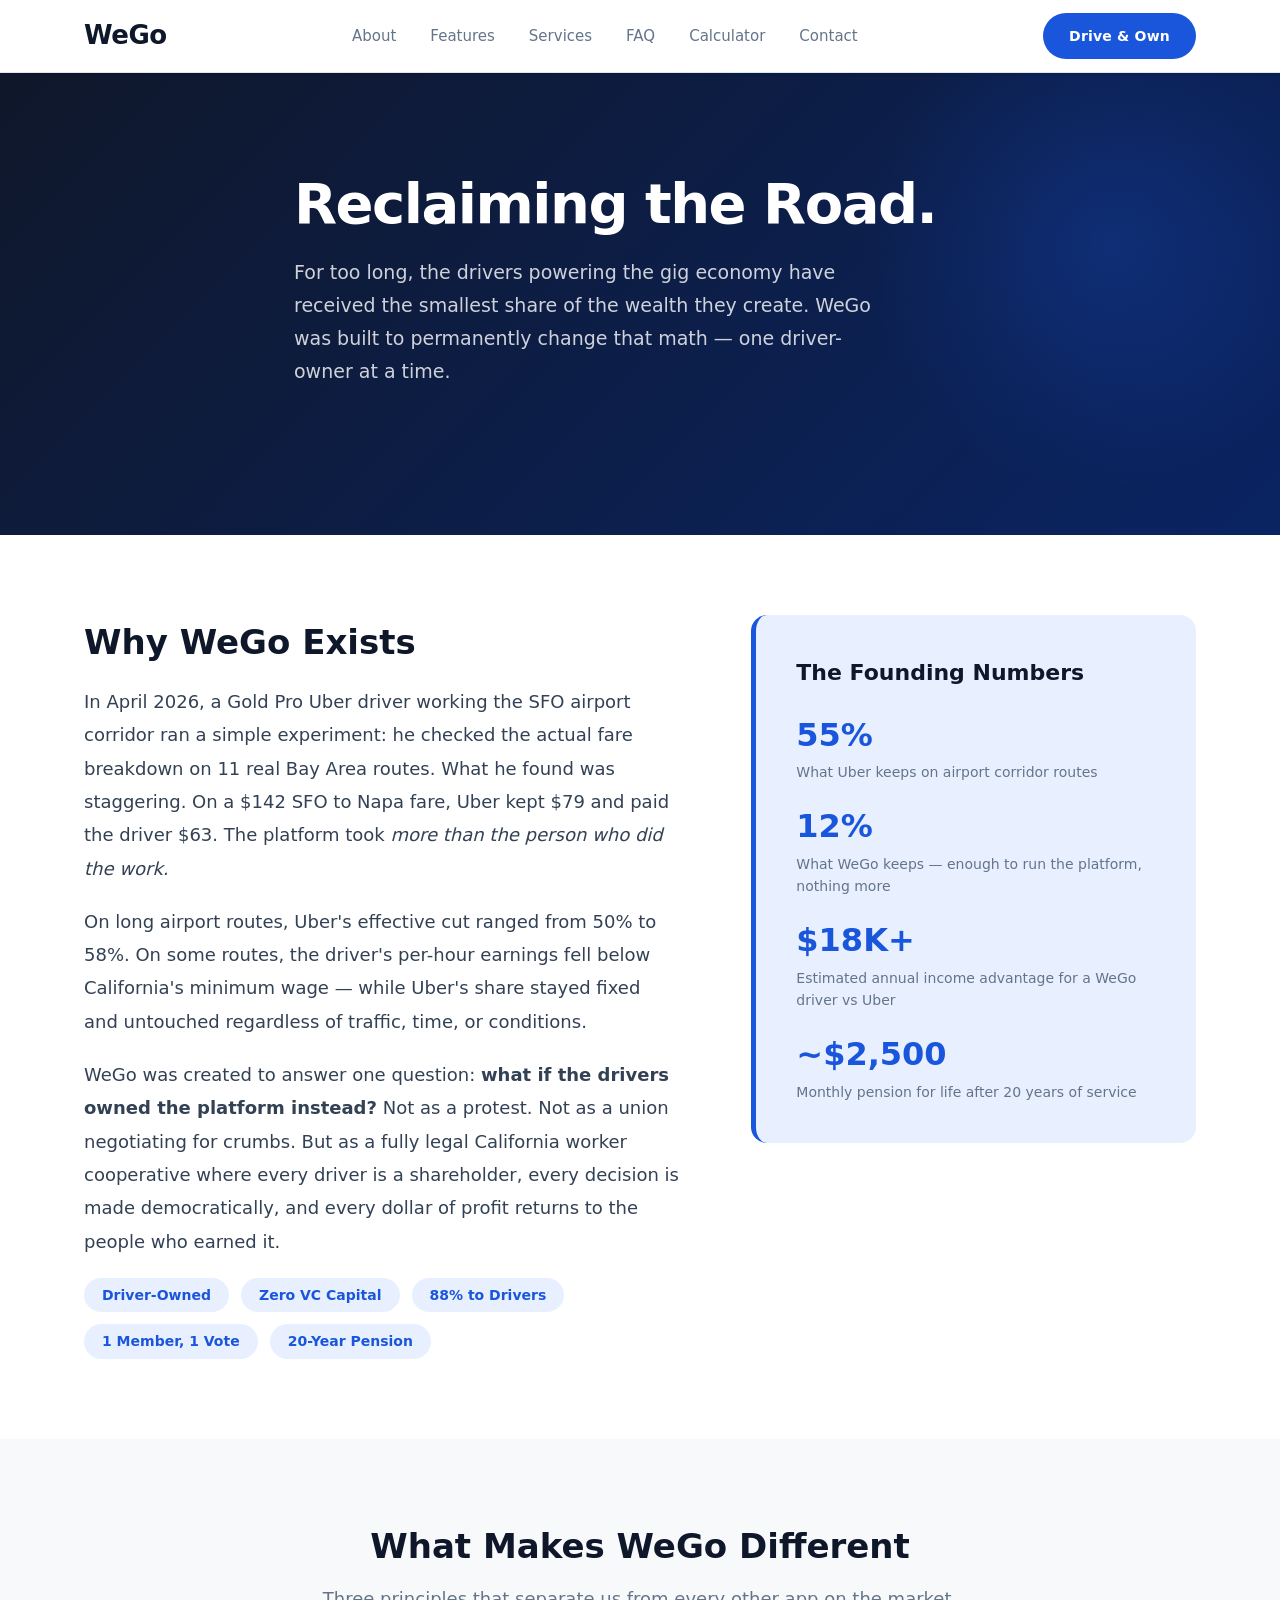
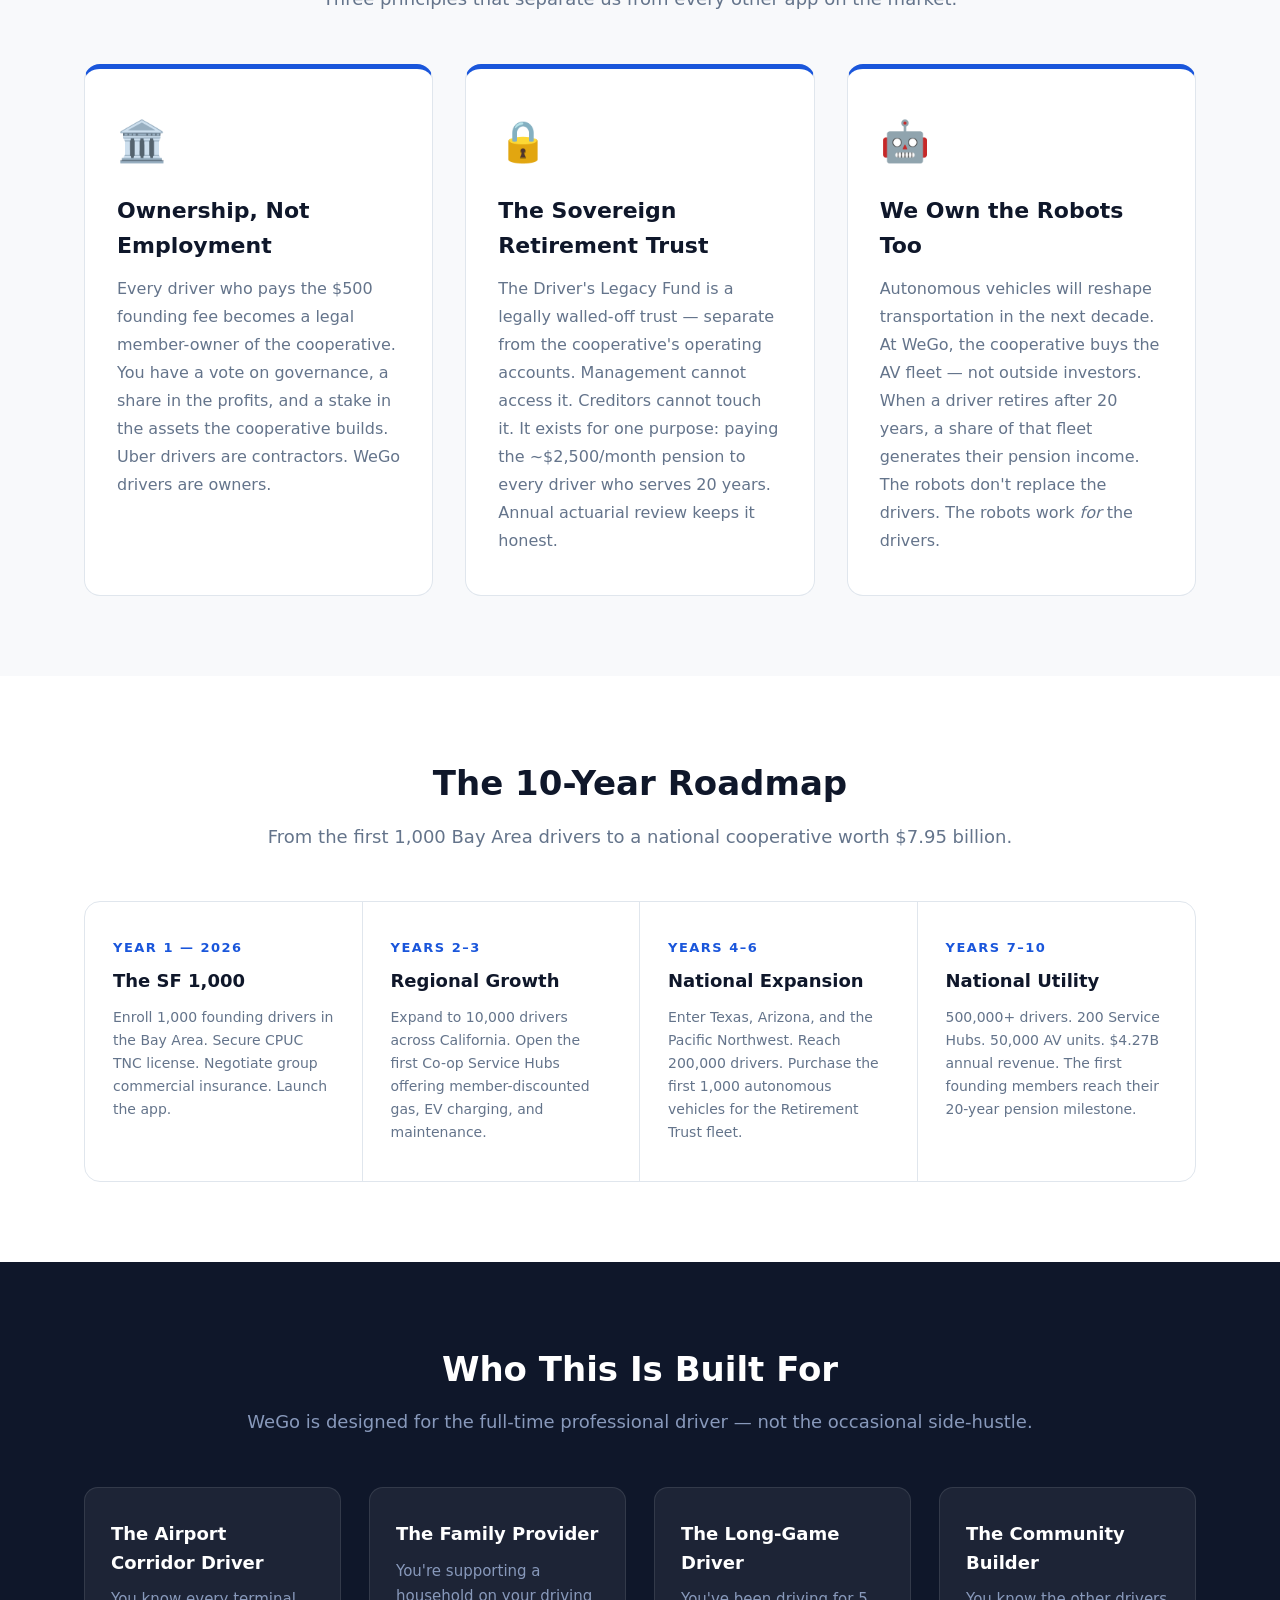
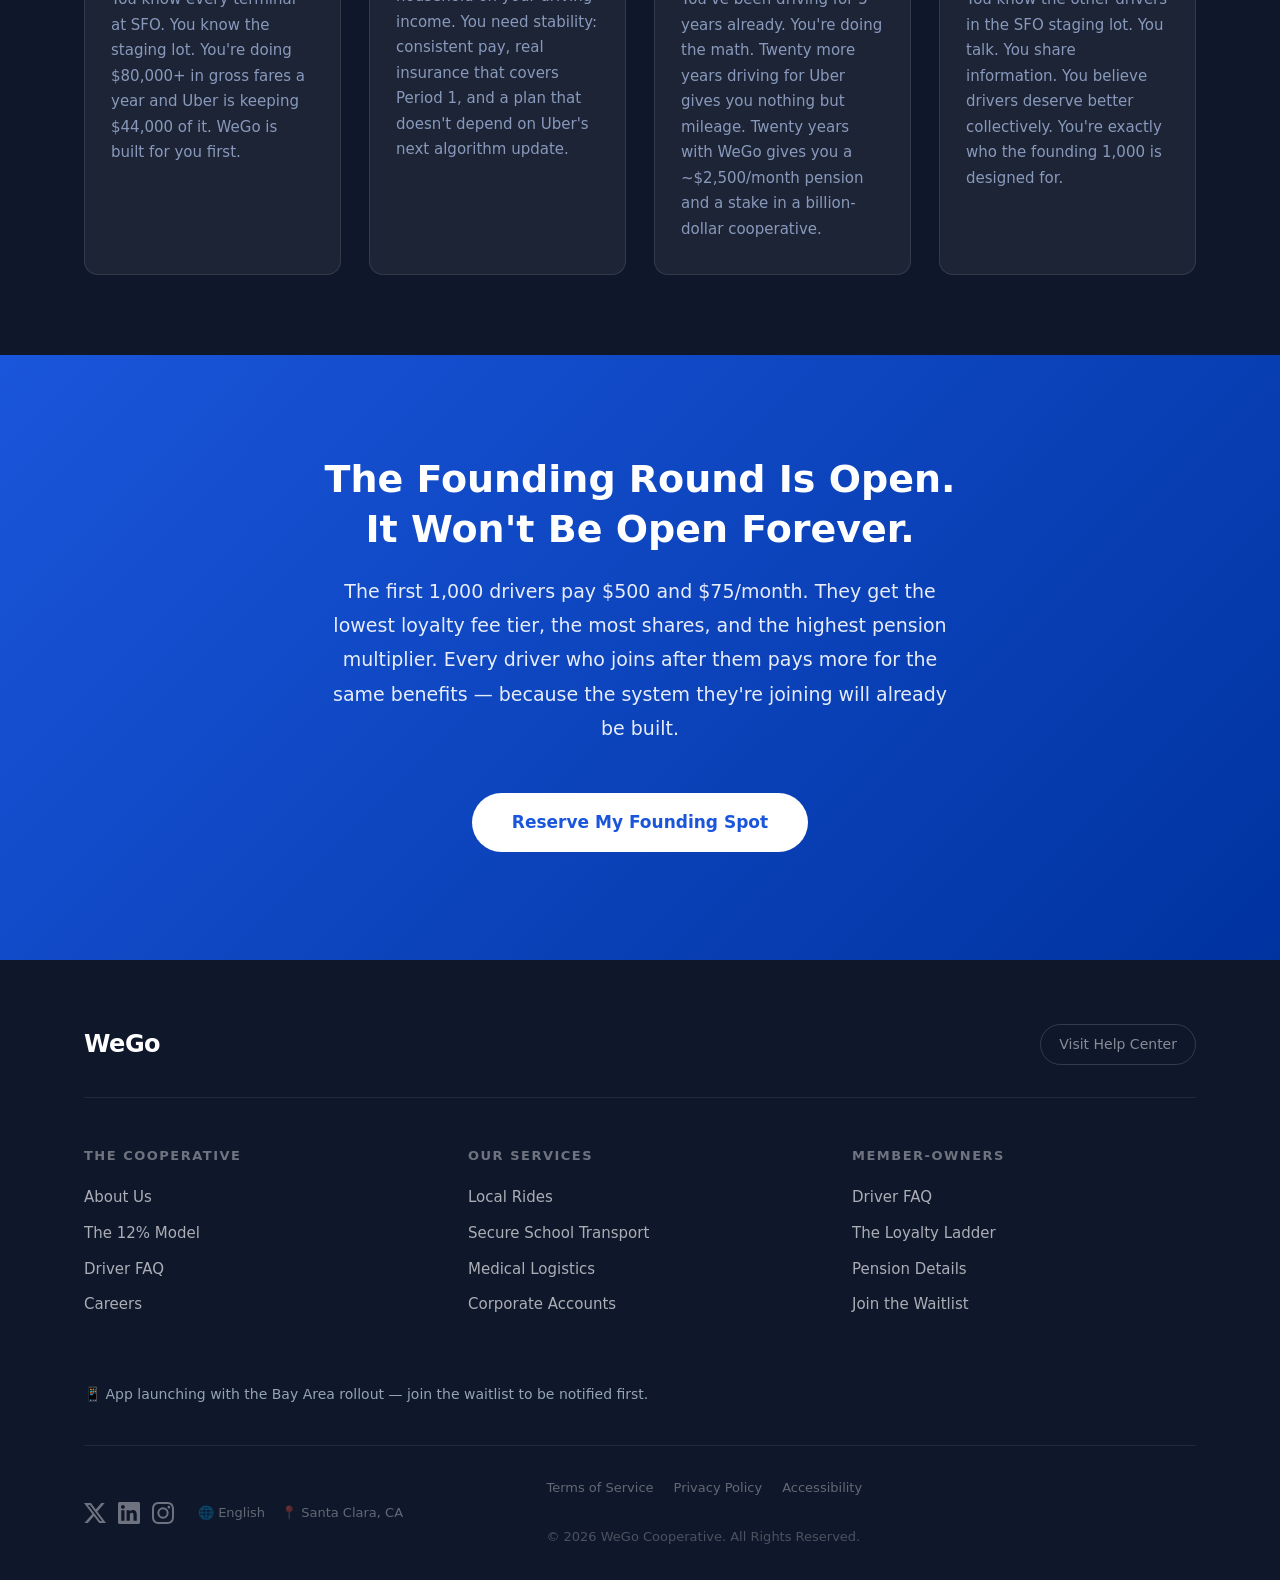
==== commit 465c779f: "Add CSS theming system with light/dark mode support Replace flat :root tokens with a 3-layer archite" ====
--- a/about.html
+++ b/about.html
@@ -1,10 +1,16 @@
-<!DOCTYPE html>
+﻿<!DOCTYPE html>
 <html lang="en">
 <head>
     <meta charset="UTF-8">
     <meta name="viewport" content="width=device-width, initial-scale=1.0">
     <title>About WeGo — Our Mission</title>
+    <meta name="description" content="WeGo was founded by Bay Area drivers tired of Uber taking 55% of every fare. Learn how we built a driver-owned cooperative where every dollar stays in the community.">
+    <link rel="dns-prefetch" href="//x.com">
+    <link rel="dns-prefetch" href="//www.linkedin.com">
+    <link rel="dns-prefetch" href="//www.instagram.com">
+    <link rel="preload" href="styles.css" as="style">
     <link rel="stylesheet" href="styles.css">
+    <script>(function(){var t=localStorage.getItem("wego-theme");if(t)document.documentElement.setAttribute("data-theme",t);}());</script>
 </head>
 <body>
 
@@ -31,7 +37,7 @@
 <main>
 
     <!-- HERO -->
-    <section class="hero" style="background: linear-gradient(135deg, var(--dark) 0%, #0033a0 100%);">
+    <section class="hero">
         <div class="container hero-content">
             <h2>Reclaiming the Road.</h2>
             <p>For too long, the drivers powering the gig economy have received the smallest share of the wealth they create. WeGo was built to permanently change that math — one driver-owner at a time.</p>
@@ -54,24 +60,24 @@
                     <span class="value-chip">20-Year Pension</span>
                 </div>
             </div>
-            <div class="col-5" style="background:#f0f7ff; padding:40px; border-radius:16px; border-left:5px solid var(--primary);">
+            <div class="col-5" style="background:var(--primary-muted); padding:40px; border-radius:16px; border-left:5px solid var(--primary);">
                 <h3 style="font-size:22px; margin-bottom:20px; color:var(--dark);">The Founding Numbers</h3>
                 <div style="display:flex; flex-direction:column; gap:18px;">
                     <div>
                         <div style="font-size:32px; font-weight:900; color:var(--primary);">55%</div>
-                        <div style="font-size:14px; color:#666;">What Uber keeps on airport corridor routes</div>
+                        <div style="font-size:14px; color:var(--text-soft);">What Uber keeps on airport corridor routes</div>
                     </div>
                     <div>
                         <div style="font-size:32px; font-weight:900; color:var(--primary);">12%</div>
-                        <div style="font-size:14px; color:#666;">What WeGo keeps — enough to run the platform, nothing more</div>
+                        <div style="font-size:14px; color:var(--text-soft);">What WeGo keeps — enough to run the platform, nothing more</div>
                     </div>
                     <div>
                         <div style="font-size:32px; font-weight:900; color:var(--primary);">$18K+</div>
-                        <div style="font-size:14px; color:#666;">Estimated annual income advantage for a WeGo driver vs Uber</div>
+                        <div style="font-size:14px; color:var(--text-soft);">Estimated annual income advantage for a WeGo driver vs Uber</div>
                     </div>
                     <div>
                         <div style="font-size:32px; font-weight:900; color:var(--primary);">~$2,500</div>
-                        <div style="font-size:14px; color:#666;">Monthly pension for life after 20 years of service</div>
+                        <div style="font-size:14px; color:var(--text-soft);">Monthly pension for life after 20 years of service</div>
                     </div>
                 </div>
             </div>
@@ -181,7 +187,7 @@
                 <h4>The Cooperative</h4>
                 <ul>
                     <li><a href="about.html">About Us</a></li>
-                    <li><a href="features.html">The 15% Model</a></li>
+                    <li><a href="features.html">The 12% Model</a></li>
                     <li><a href="faq.html">Driver FAQ</a></li>
                     <li><a href="contact.html">Careers</a></li>
                 </ul>
@@ -189,24 +195,24 @@
             <div class="footer-col">
                 <h4>Our Services</h4>
                 <ul>
-                    <li><a href="services.html">Local Rides</a></li>
-                    <li><a href="services.html">Secure School Transport</a></li>
-                    <li><a href="services.html">Medical Logistics</a></li>
-                    <li><a href="services.html">Corporate Accounts</a></li>
+                    <li><a href="services.html#local">Local Rides</a></li>
+                    <li><a href="services.html#school">Secure School Transport</a></li>
+                    <li><a href="services.html#medical">Medical Logistics</a></li>
+                    <li><a href="services.html#corporate">Corporate Accounts</a></li>
                 </ul>
             </div>
             <div class="footer-col">
                 <h4>Member-Owners</h4>
                 <ul>
                     <li><a href="faq.html">Driver FAQ</a></li>
-                    <li><a href="features.html">The Loyalty Ladder</a></li>
-                    <li><a href="features.html">Pension Details</a></li>
+                    <li><a href="features.html#loyalty">The Loyalty Ladder</a></li>
+                    <li><a href="faq.html#pension">Pension Details</a></li>
                     <li><a href="contact.html">Join the Waitlist</a></li>
                 </ul>
             </div>
         </div>
         <div class="footer-apps">
-            <span style="font-size:14px; color:#aaa; padding:8px 0; display:block;">📱 App launching with the Bay Area rollout — join the waitlist to be notified first.</span>
+            <span style="font-size:14px; color:var(--text-dim); padding:8px 0; display:block;">📱 App launching with the Bay Area rollout — join the waitlist to be notified first.</span>
         </div>
         <div class="footer-meta">
             <div class="meta-left">
--- a/styles.css
+++ b/styles.css
@@ -4,24 +4,59 @@
    ============================================================ */
 
 /* ── TOKENS & RESET ─────────────────────────────────────────── */
+
+/* ── LAYER 1: PRIMITIVE PALETTE (never reference directly in components) ── */
 :root {
-  --primary:      #1a56db;
-  --primary-dark: #0033a0;
-  --primary-muted:#e8f0ff;
-  --dark:         #0f172a;
-  --dark-mid:     #1e293b;
-  --white:        #ffffff;
-  --off-white:    #f8f9fb;
-  --border:       #e0e6ed;
-  --text:         #334155;
-  --text-soft:    #64748b;
-  --text-dim:     #94a3b8;
-  --green:        #16a34a;
-  --green-bg:     #f0fdf4;
-  --red:          #dc2626;
-  --red-bg:       #fef2f2;
-  --amber:        #d97706;
-  --amber-bg:     #fffbeb;
+  /* Brand primitives */
+  --_blue-50:   #eff6ff;
+  --_blue-100:  #dbeafe;
+  --_blue-200:  #e8f0ff;
+  --_blue-500:  #3b82f6;
+  --_blue-600:  #1a56db;
+  --_blue-700:  #1d4ed8;
+  --_blue-800:  #0033a0;
+  --_blue-400:  #60a5fa;
+
+  /* Neutral primitives */
+  --_slate-0:   #ffffff;
+  --_slate-50:  #f8f9fb;
+  --_slate-100: #f1f5f9;
+  --_slate-150: #e9edf3;
+  --_slate-200: #e0e6ed;
+  --_slate-300: #cbd5e1;
+  --_slate-400: #94a3b8;
+  --_slate-500: #64748b;
+  --_slate-600: #475569;
+  --_slate-700: #334155;
+  --_slate-800: #1e293b;
+  --_slate-850: #162032;
+  --_slate-900: #0f172a;
+  --_slate-925: #0a1120;
+  --_slate-950: #060d1a;
+
+  /* Status primitives */
+  --_green-600: #16a34a;
+  --_green-700: #15803d;
+  --_green-50:  #f0fdf4;
+  --_green-100: #dcfce7;
+  --_green-200: #bbf7d0;
+  --_green-800: #166534;
+  --_green-900: #14532d;
+
+  --_red-600:   #dc2626;
+  --_red-700:   #b91c1c;
+  --_red-50:    #fef2f2;
+  --_red-100:   #fee2e2;
+  --_red-800:   #991b1b;
+  --_red-900:   #7f1d1d;
+
+  --_amber-700: #b45309;
+  --_amber-800: #92400e;
+  --_amber-50:  #fffbeb;
+  --_amber-100: #fef3c7;
+  --_amber-900: #78350f;
+
+  /* Static tokens (same in every theme) */
   --shadow-sm:    0 1px 3px rgba(0,0,0,0.08), 0 1px 2px rgba(0,0,0,0.06);
   --shadow-md:    0 4px 16px rgba(0,0,0,0.08), 0 2px 6px rgba(0,0,0,0.05);
   --shadow-lg:    0 10px 40px rgba(0,0,0,0.10), 0 4px 12px rgba(0,0,0,0.06);
@@ -33,6 +68,178 @@
   --transition:   0.2s ease;
 }
 
+/* ── LAYER 2: SEMANTIC TOKENS — LIGHT MODE (default) ─────────── */
+:root,
+[data-theme="light"] {
+  color-scheme: light;
+
+  /* Surface */
+  --surface-page:       var(--_slate-0);
+  --surface-raised:     var(--_slate-0);
+  --surface-sunken:     var(--_slate-50);
+  --surface-overlay:    var(--_slate-50);
+  --surface-muted:      var(--_slate-100);
+  --surface-brand:      var(--_blue-600);
+  --surface-brand-end:  var(--_blue-800);
+  --surface-brand-tint: var(--_blue-200);
+  --surface-dark:       var(--_slate-900);
+  --surface-dark-mid:   var(--_slate-800);
+
+  /* Foreground */
+  --fg-default:     var(--_slate-700);
+  --fg-soft:        var(--_slate-500);
+  --fg-subtle:      var(--_slate-400);
+  --fg-heading:     var(--_slate-900);
+  --fg-inverse:     var(--_slate-0);
+  --fg-inverse-soft:var(--_slate-300);
+  --fg-brand:       var(--_blue-600);
+  --fg-on-brand:    var(--_slate-0);
+
+  /* Brand */
+  --brand:       var(--_blue-600);
+  --brand-hover: var(--_blue-700);
+  --brand-dark:  var(--_blue-800);
+  --brand-tint:  var(--_blue-200);
+
+  /* Borders */
+  --border-ui:      var(--_slate-200);
+  --border-strong:  var(--_slate-300);
+  --border-brand:   var(--_blue-600);
+  --border-inverse: rgba(255,255,255,0.15);
+
+  /* Status — OK */
+  --status-ok-fg:     var(--_green-600);
+  --status-ok-bg:     var(--_green-50);
+  --status-ok-border: var(--_green-200);
+
+  /* Status — Error */
+  --status-err-fg:     var(--_red-600);
+  --status-err-bg:     var(--_red-50);
+  --status-err-border: var(--_red-100);
+
+  /* Status — Warning (uses #b45309 → 5.05:1 on white, passes WCAG AA) */
+  --status-warn-fg:     var(--_amber-700);
+  --status-warn-bg:     var(--_amber-50);
+  --status-warn-border: var(--_amber-100);
+}
+
+/* ── LAYER 2: SEMANTIC TOKENS — DARK MODE (OS preference, no JS) ─ */
+@media (prefers-color-scheme: dark) {
+  :root:not([data-theme="light"]) {
+    color-scheme: dark;
+
+    --surface-page:       var(--_slate-900);
+    --surface-raised:     var(--_slate-800);
+    --surface-sunken:     var(--_slate-925);
+    --surface-overlay:    var(--_slate-850);
+    --surface-muted:      var(--_slate-800);
+    --surface-brand:      var(--_blue-600);
+    --surface-brand-end:  var(--_blue-800);
+    --surface-brand-tint: rgba(26,86,219,0.15);
+    --surface-dark:       var(--_slate-950);
+    --surface-dark-mid:   var(--_slate-925);
+
+    --fg-default:     #e2e8f0;
+    --fg-soft:        var(--_slate-400);
+    --fg-subtle:      var(--_slate-500);
+    --fg-heading:     #f1f5f9;
+    --fg-inverse:     var(--_slate-900);
+    --fg-inverse-soft:var(--_slate-700);
+    --fg-brand:       var(--_blue-400);
+    --fg-on-brand:    var(--_slate-0);
+
+    --brand:       var(--_blue-600);
+    --brand-hover: var(--_blue-500);
+    --brand-dark:  var(--_blue-700);
+    --brand-tint:  rgba(26,86,219,0.20);
+
+    --border-ui:      var(--_slate-700);
+    --border-strong:  var(--_slate-600);
+    --border-brand:   var(--_blue-400);
+    --border-inverse: rgba(255,255,255,0.10);
+
+    --status-ok-fg:     #4ade80;
+    --status-ok-bg:     var(--_green-900);
+    --status-ok-border: var(--_green-800);
+
+    --status-err-fg:     #f87171;
+    --status-err-bg:     var(--_red-900);
+    --status-err-border: var(--_red-800);
+
+    --status-warn-fg:     #fbbf24;
+    --status-warn-bg:     var(--_amber-900);
+    --status-warn-border: var(--_amber-800);
+  }
+}
+
+/* ── LAYER 2: SEMANTIC TOKENS — DARK MODE (JS data-theme toggle) ─ */
+[data-theme="dark"] {
+  color-scheme: dark;
+
+  --surface-page:       var(--_slate-900);
+  --surface-raised:     var(--_slate-800);
+  --surface-sunken:     var(--_slate-925);
+  --surface-overlay:    var(--_slate-850);
+  --surface-muted:      var(--_slate-800);
+  --surface-brand:      var(--_blue-600);
+  --surface-brand-end:  var(--_blue-800);
+  --surface-brand-tint: rgba(26,86,219,0.15);
+  --surface-dark:       var(--_slate-950);
+  --surface-dark-mid:   var(--_slate-925);
+
+  --fg-default:     #e2e8f0;
+  --fg-soft:        var(--_slate-400);
+  --fg-subtle:      var(--_slate-500);
+  --fg-heading:     #f1f5f9;
+  --fg-inverse:     var(--_slate-900);
+  --fg-inverse-soft:var(--_slate-700);
+  --fg-brand:       var(--_blue-400);
+  --fg-on-brand:    var(--_slate-0);
+
+  --brand:       var(--_blue-600);
+  --brand-hover: var(--_blue-500);
+  --brand-dark:  var(--_blue-700);
+  --brand-tint:  rgba(26,86,219,0.20);
+
+  --border-ui:      var(--_slate-700);
+  --border-strong:  var(--_slate-600);
+  --border-brand:   var(--_blue-400);
+  --border-inverse: rgba(255,255,255,0.10);
+
+  --status-ok-fg:     #4ade80;
+  --status-ok-bg:     var(--_green-900);
+  --status-ok-border: var(--_green-800);
+
+  --status-err-fg:     #f87171;
+  --status-err-bg:     var(--_red-900);
+  --status-err-border: var(--_red-800);
+
+  --status-warn-fg:     #fbbf24;
+  --status-warn-bg:     var(--_amber-900);
+  --status-warn-border: var(--_amber-800);
+}
+
+/* ── LAYER 3: LEGACY ALIASES (backward-compat — do not add new usages) ── */
+:root {
+  --primary:       var(--brand);
+  --primary-dark:  var(--brand-dark);
+  --primary-muted: var(--brand-tint);
+  --dark:          var(--surface-dark);
+  --dark-mid:      var(--surface-dark-mid);
+  --white:         var(--_slate-0);
+  --off-white:     var(--_slate-50);
+  --border:        var(--border-ui);
+  --text:          var(--fg-default);
+  --text-soft:     var(--fg-soft);
+  --text-dim:      var(--fg-subtle);
+  --green:         var(--status-ok-fg);
+  --green-bg:      var(--status-ok-bg);
+  --red:           var(--status-err-fg);
+  --red-bg:        var(--status-err-bg);
+  --amber:         var(--status-warn-fg);
+  --amber-bg:      var(--status-warn-bg);
+}
+
 *, *::before, *::after { box-sizing: border-box; margin: 0; padding: 0; }
 
 html { scroll-behavior: smooth; -webkit-text-size-adjust: 100%; text-size-adjust: 100%; }
@@ -40,7 +247,7 @@
 body {
   font-family: var(--font-sans);
   color: var(--text);
-  background: var(--white);
+  background: var(--surface-page);
   line-height: 1.6;
   -webkit-font-smoothing: antialiased;
   -moz-osx-font-smoothing: grayscale;
@@ -68,7 +275,7 @@
   display: flex;
   align-items: center;
   justify-content: space-between;
-  height: 80px;
+  height: 72px;
   gap: 32px;
 }
 
@@ -397,9 +604,6 @@
   border-bottom: 1px solid rgba(255,255,255,0.08);
   display: flex; gap: 14px; align-items: center; flex-wrap: wrap;
 }
-.store-badge img { height: 40px; width: auto; opacity: 0.75; transition: opacity var(--transition); }
-.store-badge:hover img { opacity: 1; }
-
 .footer-meta { display: flex; align-items: center; justify-content: space-between; flex-wrap: wrap; gap: 20px; }
 .meta-left { display: flex; align-items: center; gap: 24px; flex-wrap: wrap; }
 
@@ -413,13 +617,6 @@
 .meta-right a { font-size: 13px; color: rgba(255,255,255,0.35); transition: color var(--transition); }
 .meta-right a:hover { color: rgba(255,255,255,0.7); }
 .copyright { font-size: 13px; color: rgba(255,255,255,0.25); width: 100%; margin-top: 8px; }
-
-/* ── CONTACT FORM WRAP (calculator page sidebar) ─────────────── */
-.contact-form-wrap {
-  background: var(--off-white); border: 1px solid var(--border);
-  border-radius: var(--radius-xl); padding: 48px; max-width: 560px;
-}
-.contact-form-wrap h3 { font-size: 22px; font-weight: 800; color: var(--dark); margin-bottom: 28px; }
 
 .form-group { margin-bottom: 20px; }
 .form-group label { display: block; font-size: 14px; font-weight: 600; color: var(--dark); margin-bottom: 8px; }
@@ -447,7 +644,6 @@
 .text-red     { color: var(--red); }
 .text-soft    { color: var(--text-soft); }
 .text-center  { text-align: center; }
-.font-mono    { font-family: 'Courier New', monospace; }
 .fw-bold      { font-weight: 700; }
 .fw-black     { font-weight: 900; }
 
@@ -466,24 +662,24 @@
 
 .mission-section { padding: 80px 0; background: var(--white); }
 .mission-section h2 { font-size: 34px; color: var(--dark); margin-bottom: 16px; }
-.mission-section p  { font-size: 18px; line-height: 1.85; color: #444; margin-bottom: 20px; }
+.mission-section p  { font-size: 18px; line-height: 1.85; color: var(--text); margin-bottom: 20px; }
 
 .values-row { display: flex; gap: 12px; flex-wrap: wrap; margin-top: 20px; }
 .value-chip { background: #e8f0ff; color: var(--primary); border-radius: 100px; padding: 6px 18px; font-size: 14px; font-weight: 600; }
 
 .three-pillars { padding: 80px 0; background: var(--off-white); }
 .three-pillars h2  { text-align: center; font-size: 34px; color: var(--dark); margin-bottom: 12px; }
-.three-pillars .sub { text-align: center; font-size: 18px; color: #555; margin-bottom: 50px; }
+.three-pillars .sub { text-align: center; font-size: 18px; color: var(--text-soft); margin-bottom: 50px; }
 
 .pillars-grid { display: grid; grid-template-columns: repeat(auto-fit, minmax(260px, 1fr)); gap: 32px; }
 .pillar-card { background: var(--white); border-radius: 16px; padding: 40px 32px; border: 1px solid #e0e6ed; border-top: 5px solid var(--primary); }
 .pillar-icon  { font-size: 40px; margin-bottom: 20px; display: block; }
 .pillar-card h3 { font-size: 22px; color: var(--dark); margin-bottom: 12px; }
-.pillar-card p  { font-size: 16px; color: #555; line-height: 1.75; }
+.pillar-card p  { font-size: 16px; color: var(--text-soft); line-height: 1.75; }
 
 .roadmap-section { padding: 80px 0; background: var(--white); }
 .roadmap-section h2  { text-align: center; font-size: 34px; color: var(--dark); margin-bottom: 12px; }
-.roadmap-section .sub { text-align: center; font-size: 18px; color: #555; margin-bottom: 50px; }
+.roadmap-section .sub { text-align: center; font-size: 18px; color: var(--text-soft); margin-bottom: 50px; }
 
 .roadmap-grid {
   display: grid; grid-template-columns: repeat(auto-fit, minmax(200px, 1fr)); gap: 0;
@@ -493,7 +689,7 @@
 .roadmap-card:last-child { border-right: none; }
 .roadmap-year { font-size: 13px; font-weight: 700; text-transform: uppercase; letter-spacing: 1.5px; color: var(--primary); margin-bottom: 8px; }
 .roadmap-card h3 { font-size: 18px; color: var(--dark); margin-bottom: 10px; }
-.roadmap-card p  { font-size: 14px; color: #666; line-height: 1.65; }
+.roadmap-card p  { font-size: 14px; color: var(--text-soft); line-height: 1.65; }
 
 .why-driver { padding: 80px 0; background: var(--dark); color: var(--white); }
 .why-driver h2   { text-align: center; font-size: 34px; margin-bottom: 12px; }
@@ -517,7 +713,7 @@
 .math-split { display: grid; grid-template-columns: 1fr 1fr; gap: 28px; margin-top: 8px; }
 
 .math-card { border-radius: 20px; padding: 32px 28px; }
-.math-card.uber-side { background: #fff5f5; border: 1px solid #fecdd3; }
+.math-card.uber-side { background: var(--red-bg); border: 1px solid #fecdd3; }
 .math-card.wego-side { background: var(--primary-muted); border: 2px solid var(--primary); }
 
 .math-card .platform-tag { font-size: 11px; font-weight: 700; text-transform: uppercase; letter-spacing: 1.5px; margin-bottom: 12px; display: flex; align-items: center; gap: 6px; }
@@ -734,24 +930,24 @@
 .faq-answer { overflow: hidden; max-height: 0; transition: max-height 0.4s ease, padding 0.3s; padding: 0; }
 .faq-answer.open { max-height: 800px; padding: 0 0 24px; }
 
-.faq-answer p { font-size: 16px; line-height: 1.85; color: #555; margin-bottom: 14px; }
+.faq-answer p { font-size: 16px; line-height: 1.85; color: var(--text-soft); margin-bottom: 14px; }
 .faq-answer p:last-child { margin-bottom: 0; }
-.faq-answer ul { font-size: 16px; line-height: 1.85; color: #555; padding-left: 20px; margin-bottom: 14px; list-style: disc; }
+.faq-answer ul { font-size: 16px; line-height: 1.85; color: var(--text-soft); padding-left: 20px; margin-bottom: 14px; list-style: disc; }
 .faq-answer ul li { margin-bottom: 6px; }
 .faq-answer strong { color: var(--dark); }
 
 .faq-answer .highlight-box {
-  background: #f0f7ff; border-left: 4px solid var(--primary);
+  background: var(--primary-muted); border-left: 4px solid var(--primary);
   border-radius: 0 8px 8px 0; padding: 16px 20px;
-  margin: 16px 0; font-size: 15px; color: #333; line-height: 1.7;
+  margin: 16px 0; font-size: 15px; color: var(--text); line-height: 1.7;
 }
 
 .faq-answer .data-row { display: flex; justify-content: space-between; align-items: center; padding: 10px 0; border-bottom: 1px solid #f0f0f0; font-size: 15px; }
 .faq-answer .data-row:last-child { border-bottom: none; }
-.faq-answer .data-row .label { color: #666; }
+.faq-answer .data-row .label { color: var(--text-soft); }
 .faq-answer .data-row .value { font-weight: 700; color: var(--dark); }
-.faq-answer .data-row .value.green { color: #27ae60; }
-.faq-answer .data-row .value.red   { color: #c0392b; }
+.faq-answer .data-row .value.green { color: var(--green); }
+.faq-answer .data-row .value.red   { color: var(--red); }
 
 .faq-cta { padding: 80px 0; background: linear-gradient(135deg, var(--primary) 0%, #0033a0 100%); text-align: center; color: var(--white); }
 .faq-cta h2 { font-size: 34px; margin-bottom: 20px; }
@@ -878,9 +1074,6 @@
    CALCULATOR PAGE
    ══════════════════════════════════════════════════════════════ */
 
-.calc-hero { background: linear-gradient(135deg, var(--dark) 0%, #0a2463 100%); padding: 72px 0 80px; color: var(--white); text-align: center; }
-.calc-hero h2 { font-size: clamp(30px, 4vw, 48px); font-weight: 900; letter-spacing: -1px; margin-bottom: 16px; }
-.calc-hero p  { font-size: 18px; color: rgba(255,255,255,0.75); max-width: 580px; margin: 0 auto; line-height: 1.7; }
 
 .calc-body  { background: var(--off-white); padding: 64px 0 80px; }
 .calc-shell { display: grid; grid-template-columns: 420px 1fr; gap: 32px; align-items: start; }
@@ -954,13 +1147,13 @@
 .compare-row  { display: grid; grid-template-columns: 1fr 1fr; gap: 16px; }
 
 .earn-card { border-radius: 20px; padding: 28px 26px; position: relative; overflow: hidden; }
-.earn-card.uber { background: #fff5f5; border: 1px solid #fecdd3; }
+.earn-card.uber { background: var(--off-white); border: 1px solid var(--border); }
 .earn-card.wego { background: linear-gradient(135deg, #eff6ff 0%, #e0f2fe 100%); border: 2px solid var(--primary); }
 .earn-card .platform-label { font-size: 12px; font-weight: 700; text-transform: uppercase; letter-spacing: 1.5px; margin-bottom: 10px; display: flex; align-items: center; gap: 6px; }
-.earn-card.uber .platform-label { color: #dc2626; }
+.earn-card.uber .platform-label { color: var(--text-soft); }
 .earn-card.wego .platform-label { color: var(--primary); }
 .earn-card .earn-amount  { font-size: clamp(32px, 4vw, 44px); font-weight: 900; letter-spacing: -2px; line-height: 1; margin-bottom: 6px; font-family: 'Courier New', monospace; }
-.earn-card.uber .earn-amount { color: #dc2626; }
+.earn-card.uber .earn-amount { color: var(--dark); }
 .earn-card.wego .earn-amount { color: var(--primary); }
 .earn-card .earn-period { font-size: 13px; color: var(--text-soft); margin-bottom: 16px; }
 .earn-card .earn-breakdown { display: flex; flex-direction: column; gap: 6px; }
@@ -971,6 +1164,23 @@
 .advantage-banner .adv-label { font-size: 13px; text-transform: uppercase; letter-spacing: 1.5px; opacity: 0.75; margin-bottom: 4px; }
 .advantage-banner .adv-value { font-size: 36px; font-weight: 900; letter-spacing: -1px; font-family: 'Courier New', monospace; }
 .advantage-banner .adv-sub   { font-size: 14px; opacity: 0.75; margin-top: 2px; }
+
+/* ── 12-MONTH TOTAL COMPENSATION COMPARE ──────────────────────── */
+.annual-comp-compare { background: var(--dark); border-radius: 20px; padding: 28px 28px 22px; margin-bottom: 20px; }
+.acc-header { font-size: 11px; font-weight: 700; text-transform: uppercase; letter-spacing: 2px; color: rgba(255,255,255,0.45); margin-bottom: 18px; }
+.acc-cards { display: flex; align-items: center; gap: 14px; }
+.acc-card { flex: 1; border-radius: 14px; padding: 20px 22px; }
+.acc-uber { background: rgba(255,255,255,0.06); border: 1px solid rgba(255,255,255,0.12); }
+.acc-wego { background: rgba(26,86,219,0.22); border: 1px solid rgba(26,86,219,0.45); }
+.acc-platform { font-size: 12px; font-weight: 700; text-transform: uppercase; letter-spacing: 1px; margin-bottom: 8px; }
+.acc-uber .acc-platform { color: rgba(255,255,255,0.45); }
+.acc-wego .acc-platform { color: #93c5fd; }
+.acc-amount { font-size: 38px; font-weight: 900; letter-spacing: -1.5px; font-family: 'Courier New', monospace; color: var(--white); line-height: 1; margin-bottom: 6px; }
+.acc-label { font-size: 12px; color: rgba(255,255,255,0.35); }
+.acc-vs { font-size: 13px; font-weight: 800; color: rgba(255,255,255,0.22); flex-shrink: 0; letter-spacing: 1px; }
+.acc-diff { margin-top: 18px; display: flex; align-items: center; gap: 10px; background: rgba(26,86,219,0.18); border: 1px solid rgba(26,86,219,0.35); border-radius: 10px; padding: 12px 18px; }
+.acc-diff-amount { font-size: 26px; font-weight: 900; color: #93c5fd; font-family: 'Courier New', monospace; letter-spacing: -0.5px; }
+.acc-diff-label { font-size: 14px; color: rgba(255,255,255,0.55); font-weight: 500; }
 
 .breakdown-card { background: var(--white); border: 1px solid var(--border); border-radius: 20px; padding: 28px; box-shadow: 0 2px 12px rgba(0,0,0,0.04); }
 .breakdown-card h4 { font-size: 16px; font-weight: 800; color: var(--dark); margin-bottom: 20px; display: flex; align-items: center; gap: 8px; }
@@ -1030,8 +1240,8 @@
   bottom: calc(100% + 10px);
   left: 50%;
   transform: translateX(-50%);
-  background: #1e293b;
-  color: #f1f5f9;
+  background: var(--dark-mid);
+  color: var(--off-white);
   font-size: 11px;
   font-weight: 500;
   font-family: 'Courier New', monospace;
@@ -1073,27 +1283,27 @@
 
 .uber-compare { padding: 80px 0; background: var(--white); }
 .uber-compare h2  { text-align: center; font-size: 34px; color: var(--dark); margin-bottom: 12px; }
-.uber-compare .sub { text-align: center; font-size: 18px; color: #555; margin-bottom: 50px; }
+.uber-compare .sub { text-align: center; font-size: 18px; color: var(--text-soft); margin-bottom: 50px; }
 .compare-wrapper  { max-width: 860px; margin: 0 auto; border: 1px solid #e0e6ed; border-radius: 16px; overflow: hidden; box-shadow: 0 4px 24px rgba(0,0,0,0.06); }
 .compare-table    { width: 100%; border-collapse: collapse; font-size: 16px; }
 .compare-table th { padding: 16px 24px; text-align: left; font-size: 13px; text-transform: uppercase; letter-spacing: 1px; border-bottom: 2px solid #e0e6ed; }
-.compare-table th:nth-child(2) { color: #999; }
+.compare-table th:nth-child(2) { color: var(--text-dim); }
 .compare-table th:nth-child(3) { color: var(--primary); }
 .compare-table td { padding: 16px 24px; border-bottom: 1px solid #f0f0f0; vertical-align: middle; }
 .compare-table tr:last-child td { border-bottom: none; }
 .compare-table td:first-child   { font-weight: 600; color: var(--dark); }
-.compare-table td:nth-child(2)  { color: #c0392b; }
-.compare-table td:nth-child(3)  { color: #27ae60; font-weight: 600; }
-.compare-table .hl { background: #f0f7ff; }
+.compare-table td:nth-child(2)  { color: var(--red); }
+.compare-table td:nth-child(3)  { color: var(--green); font-weight: 600; }
+.compare-table .hl { background: var(--primary-muted); }
 
 .how-it-works { padding: 80px 0; background: var(--off-white); }
 .how-it-works h2  { text-align: center; font-size: 34px; color: var(--dark); margin-bottom: 12px; }
-.how-it-works .sub { text-align: center; font-size: 18px; color: #555; margin-bottom: 50px; }
+.how-it-works .sub { text-align: center; font-size: 18px; color: var(--text-soft); margin-bottom: 50px; }
 .steps-grid { display: grid; grid-template-columns: repeat(auto-fit, minmax(220px, 1fr)); gap: 32px; }
 .step-card   { background: var(--white); border-radius: 16px; padding: 36px 28px; border: 1px solid #e0e6ed; }
 .step-number { font-size: 52px; font-weight: 900; color: #e8f0ff; line-height: 1; margin-bottom: 16px; font-family: monospace; }
 .step-card h3 { font-size: 20px; color: var(--dark); margin-bottom: 10px; }
-.step-card p  { font-size: 15px; color: #666; line-height: 1.7; }
+.step-card p  { font-size: 15px; color: var(--text-soft); line-height: 1.7; }
 
 .driver-story { padding: 80px 0; background: var(--dark); color: var(--white); }
 .story-inner  { max-width: 780px; margin: 0 auto; text-align: center; }
@@ -1172,6 +1382,13 @@
   .ptr-amount  { text-align: left; }
   .super-vet-card { flex-direction: column; }
 
+  /* Index compare table */
+  .uber-compare h2 { font-size: 26px; }
+  .uber-compare .sub { font-size: 15px; margin-bottom: 30px; }
+  .compare-table { font-size: 14px; }
+  .compare-table th { padding: 12px 16px; }
+  .compare-table td { padding: 12px 16px; }
+
   /* Services */
   .service-primary-grid { grid-template-columns: 1fr; }
   .av-timeline { border-radius: 12px; }
@@ -1183,43 +1400,120 @@
   .fc-count { font-size: 44px; }
 
   /* Calculator */
-  .calc-hero { padding: 48px 0 56px; }
-  .calc-hero p { font-size: 16px; }
   .calc-body   { padding: 40px 0 56px; }
   .calc-inputs { padding: 24px 20px; border-radius: 18px; }
   .breakdown-card, .pension-card, .lifetime-card, .calc-cta-row { padding: 20px 16px; }
-  .advantage-banner { flex-direction: column; align-items: flex-start; gap: 20px; }
+  .advantage-banner { flex-direction: column; align-items: flex-start; gap: 16px; padding: 20px 22px; }
   .advantage-banner > div { text-align: left !important; }
-  .advantage-banner .adv-value { font-size: 28px; }
+  .advantage-banner .adv-label { font-size: 11px; }
+  .advantage-banner .adv-value { font-size: 26px; }
+  .advantage-banner .adv-sub   { font-size: 13px; }
+  .annual-comp-compare { padding: 20px 18px 18px; border-radius: 16px; }
+  .acc-amount { font-size: 26px; letter-spacing: -1px; }
+  .acc-diff-amount { font-size: 22px; }
+  .acc-diff-label  { font-size: 13px; }
+
+  /* Typography scale */
+  .section-sub, .page-section-sub { font-size: 16px; margin-bottom: 32px; }
+
+  /* How It Works */
+  .how-it-works h2  { font-size: 26px; }
+  .how-it-works .sub { font-size: 15px; margin-bottom: 32px; }
+  .step-number { font-size: 42px; }
+  .step-card   { padding: 26px 22px; }
+
+  /* Sub-section h3 headings — must stay clearly smaller than section h2 on mobile */
+  .concierge-text h3 { font-size: 20px; }
+
+  /* Driver story */
+  .driver-story { padding: 56px 0; }
+  .story-inner blockquote { font-size: 18px; line-height: 1.7; }
+  .story-inner .quote-mark { font-size: 60px; }
+
+  /* Founding CTA */
+  .founding-cta    { padding: 72px 0; }
+  .founding-cta h2 { font-size: 28px; }
+  .founding-cta p  { font-size: 16px; }
+
+  /* Final CTA */
+  .final-cta   { padding: 72px 0; }
+  .final-cta p { font-size: 16px; margin-bottom: 28px; }
+
+  /* Buttons — stack vertically on mobile */
+  .btn-white, .btn-ghost,
+  .btn-wego-primary, .btn-wego-ghost { display: block; text-align: center; margin: 8px 0; }
 
   /* Footer */
   .footer-brand { flex-direction: column; align-items: flex-start; gap: 16px; }
   .footer-meta  { flex-direction: column; align-items: flex-start; gap: 16px; }
   .meta-right   { flex-direction: column; align-items: flex-start; gap: 10px; }
 
-  .contact-form-wrap { padding: 24px 20px; }
 }
 
 /* Small phones — 480px */
 @media (max-width: 480px) {
   .container { padding: 0 16px; }
-  .feature-grid { grid-template-columns: 1fr 1fr; }
+  .feature-grid { grid-template-columns: 1fr; }
   .footer-grid  { grid-template-columns: 1fr 1fr; }
   .roadmap-grid { grid-template-columns: 1fr; }
   .locale-info  { flex-direction: column; gap: 4px; }
   .hero { padding: 40px 0 48px; }
   .hero-content h2 { font-size: 26px; }
 
-  .governance-grid { grid-template-columns: 1fr 1fr; }
+  .governance-grid { grid-template-columns: 1fr; }
   .benefits-grid   { grid-template-columns: 1fr; }
   .ladder-totals   { grid-template-columns: 1fr 1fr; }
-  .hub-grid        { grid-template-columns: 1fr 1fr; }
+  .hub-grid        { grid-template-columns: 1fr; }
   .corporate-grid  { grid-template-columns: 1fr; }
 
   .requirements-grid  { grid-template-columns: 1fr; }
   .alt-contact-grid   { grid-template-columns: 1fr; }
   .faq-quick-links    { flex-direction: column; align-items: center; }
   .faq-quick-link     { width: 100%; justify-content: center; }
+
+  /* Index compare table — card layout on small phones */
+  .uber-compare h2 { font-size: 22px; }
+  .uber-compare .sub { font-size: 13px; margin-bottom: 20px; }
+  .compare-wrapper { overflow: visible; border: none; box-shadow: none; border-radius: 0; background: transparent; }
+  .compare-table, .compare-table tbody { display: block; width: 100%; }
+  .compare-table thead { display: none; }
+  .compare-table tr { display: grid; grid-template-columns: 1fr 1fr; margin-bottom: 10px; border: 1px solid #e0e6ed; border-radius: 12px; overflow: hidden; }
+  .compare-table .hl { background: transparent; }
+  .compare-table td { display: block; padding: 10px 12px; border-bottom: none; font-size: 13px; }
+  .compare-table td:first-child { grid-column: 1 / -1; background: #f1f5f9; color: var(--dark); font-size: 12px; font-weight: 700; border-bottom: 1px solid #e0e6ed; }
+  .compare-table td:nth-child(2) { font-size: 12px; background: #fff; }
+  .compare-table td:nth-child(3) { font-size: 12px; background: #fff; border-left: 1px solid #e0e6ed; }
+  .compare-table .hl td:nth-child(2), .compare-table .hl td:nth-child(3) { background: var(--primary-muted); }
+  .compare-table td:nth-child(2)::before { content: "Uber / Lyft"; display: block; font-size: 9px; font-weight: 800; text-transform: uppercase; letter-spacing: 0.5px; color: var(--text-dim); margin-bottom: 4px; }
+  .compare-table td:nth-child(3)::before { content: "WeGo"; display: block; font-size: 9px; font-weight: 800; text-transform: uppercase; letter-spacing: 0.5px; color: var(--primary); margin-bottom: 4px; }
+
+  /* Typography scale */
+  .section-sub, .page-section-sub { font-size: 15px; margin-bottom: 24px; }
+
+  /* Sub-section h3 headings */
+  .concierge-text h3 { font-size: 18px; }
+
+  /* How It Works */
+  .step-number { font-size: 36px; }
+  .step-card   { padding: 22px 16px; }
+
+  /* Driver story */
+  .driver-story { padding: 48px 0; }
+  .story-inner blockquote { font-size: 16px; line-height: 1.65; }
+  .story-inner .quote-mark { font-size: 48px; }
+
+  /* Founding CTA */
+  .founding-cta    { padding: 52px 0; }
+  .founding-cta h2 { font-size: 24px; }
+  .founding-cta p  { font-size: 15px; }
+
+  /* Final CTA */
+  .final-cta   { padding: 52px 0; }
+  .final-cta p { font-size: 15px; }
+
+  /* Buttons */
+  .btn-white, .btn-ghost,
+  .btn-wego-primary, .btn-wego-ghost { font-size: 15px; padding: 14px 28px; }
 
   .compare-row    { grid-template-columns: 1fr; }
   .pension-grid   { grid-template-columns: repeat(2, 1fr); }
@@ -1236,6 +1530,16 @@
   .earn-card .earn-amount { font-size: 28px; }
   .calc-cta-row { flex-direction: column; text-align: center; }
   .calc-cta-row .cta-btn { width: 100%; justify-content: center; }
+  .annual-comp-compare { padding: 16px 14px 14px; border-radius: 14px; background-color: #0f172a; }
+  .acc-cards { gap: 8px; }
+  .acc-card  { padding: 14px 12px; border-radius: 10px; }
+  .acc-platform  { font-size: 10px; letter-spacing: 0.5px; }
+  .acc-amount    { font-size: 20px; letter-spacing: -0.5px; }
+  .acc-label     { font-size: 11px; }
+  .acc-vs        { font-size: 11px; flex-shrink: 0; }
+  .acc-diff      { padding: 10px 12px; gap: 8px; border-radius: 8px; }
+  .acc-diff-amount { font-size: 18px; }
+  .acc-diff-label  { font-size: 12px; }
 }
 
 /* Very small — 380px */
--- a/styles.css
+++ b/styles.css
@@ -4,24 +4,59 @@
    ============================================================ */
 
 /* ── TOKENS & RESET ─────────────────────────────────────────── */
+
+/* ── LAYER 1: PRIMITIVE PALETTE (never reference directly in components) ── */
 :root {
-  --primary:      #1a56db;
-  --primary-dark: #0033a0;
-  --primary-muted:#e8f0ff;
-  --dark:         #0f172a;
-  --dark-mid:     #1e293b;
-  --white:        #ffffff;
-  --off-white:    #f8f9fb;
-  --border:       #e0e6ed;
-  --text:         #334155;
-  --text-soft:    #64748b;
-  --text-dim:     #94a3b8;
-  --green:        #16a34a;
-  --green-bg:     #f0fdf4;
-  --red:          #dc2626;
-  --red-bg:       #fef2f2;
-  --amber:        #d97706;
-  --amber-bg:     #fffbeb;
+  /* Brand primitives */
+  --_blue-50:   #eff6ff;
+  --_blue-100:  #dbeafe;
+  --_blue-200:  #e8f0ff;
+  --_blue-500:  #3b82f6;
+  --_blue-600:  #1a56db;
+  --_blue-700:  #1d4ed8;
+  --_blue-800:  #0033a0;
+  --_blue-400:  #60a5fa;
+
+  /* Neutral primitives */
+  --_slate-0:   #ffffff;
+  --_slate-50:  #f8f9fb;
+  --_slate-100: #f1f5f9;
+  --_slate-150: #e9edf3;
+  --_slate-200: #e0e6ed;
+  --_slate-300: #cbd5e1;
+  --_slate-400: #94a3b8;
+  --_slate-500: #64748b;
+  --_slate-600: #475569;
+  --_slate-700: #334155;
+  --_slate-800: #1e293b;
+  --_slate-850: #162032;
+  --_slate-900: #0f172a;
+  --_slate-925: #0a1120;
+  --_slate-950: #060d1a;
+
+  /* Status primitives */
+  --_green-600: #16a34a;
+  --_green-700: #15803d;
+  --_green-50:  #f0fdf4;
+  --_green-100: #dcfce7;
+  --_green-200: #bbf7d0;
+  --_green-800: #166534;
+  --_green-900: #14532d;
+
+  --_red-600:   #dc2626;
+  --_red-700:   #b91c1c;
+  --_red-50:    #fef2f2;
+  --_red-100:   #fee2e2;
+  --_red-800:   #991b1b;
+  --_red-900:   #7f1d1d;
+
+  --_amber-700: #b45309;
+  --_amber-800: #92400e;
+  --_amber-50:  #fffbeb;
+  --_amber-100: #fef3c7;
+  --_amber-900: #78350f;
+
+  /* Static tokens (same in every theme) */
   --shadow-sm:    0 1px 3px rgba(0,0,0,0.08), 0 1px 2px rgba(0,0,0,0.06);
   --shadow-md:    0 4px 16px rgba(0,0,0,0.08), 0 2px 6px rgba(0,0,0,0.05);
   --shadow-lg:    0 10px 40px rgba(0,0,0,0.10), 0 4px 12px rgba(0,0,0,0.06);
@@ -33,6 +68,178 @@
   --transition:   0.2s ease;
 }
 
+/* ── LAYER 2: SEMANTIC TOKENS — LIGHT MODE (default) ─────────── */
+:root,
+[data-theme="light"] {
+  color-scheme: light;
+
+  /* Surface */
+  --surface-page:       var(--_slate-0);
+  --surface-raised:     var(--_slate-0);
+  --surface-sunken:     var(--_slate-50);
+  --surface-overlay:    var(--_slate-50);
+  --surface-muted:      var(--_slate-100);
+  --surface-brand:      var(--_blue-600);
+  --surface-brand-end:  var(--_blue-800);
+  --surface-brand-tint: var(--_blue-200);
+  --surface-dark:       var(--_slate-900);
+  --surface-dark-mid:   var(--_slate-800);
+
+  /* Foreground */
+  --fg-default:     var(--_slate-700);
+  --fg-soft:        var(--_slate-500);
+  --fg-subtle:      var(--_slate-400);
+  --fg-heading:     var(--_slate-900);
+  --fg-inverse:     var(--_slate-0);
+  --fg-inverse-soft:var(--_slate-300);
+  --fg-brand:       var(--_blue-600);
+  --fg-on-brand:    var(--_slate-0);
+
+  /* Brand */
+  --brand:       var(--_blue-600);
+  --brand-hover: var(--_blue-700);
+  --brand-dark:  var(--_blue-800);
+  --brand-tint:  var(--_blue-200);
+
+  /* Borders */
+  --border-ui:      var(--_slate-200);
+  --border-strong:  var(--_slate-300);
+  --border-brand:   var(--_blue-600);
+  --border-inverse: rgba(255,255,255,0.15);
+
+  /* Status — OK */
+  --status-ok-fg:     var(--_green-600);
+  --status-ok-bg:     var(--_green-50);
+  --status-ok-border: var(--_green-200);
+
+  /* Status — Error */
+  --status-err-fg:     var(--_red-600);
+  --status-err-bg:     var(--_red-50);
+  --status-err-border: var(--_red-100);
+
+  /* Status — Warning (uses #b45309 → 5.05:1 on white, passes WCAG AA) */
+  --status-warn-fg:     var(--_amber-700);
+  --status-warn-bg:     var(--_amber-50);
+  --status-warn-border: var(--_amber-100);
+}
+
+/* ── LAYER 2: SEMANTIC TOKENS — DARK MODE (OS preference, no JS) ─ */
+@media (prefers-color-scheme: dark) {
+  :root:not([data-theme="light"]) {
+    color-scheme: dark;
+
+    --surface-page:       var(--_slate-900);
+    --surface-raised:     var(--_slate-800);
+    --surface-sunken:     var(--_slate-925);
+    --surface-overlay:    var(--_slate-850);
+    --surface-muted:      var(--_slate-800);
+    --surface-brand:      var(--_blue-600);
+    --surface-brand-end:  var(--_blue-800);
+    --surface-brand-tint: rgba(26,86,219,0.15);
+    --surface-dark:       var(--_slate-950);
+    --surface-dark-mid:   var(--_slate-925);
+
+    --fg-default:     #e2e8f0;
+    --fg-soft:        var(--_slate-400);
+    --fg-subtle:      var(--_slate-500);
+    --fg-heading:     #f1f5f9;
+    --fg-inverse:     var(--_slate-900);
+    --fg-inverse-soft:var(--_slate-700);
+    --fg-brand:       var(--_blue-400);
+    --fg-on-brand:    var(--_slate-0);
+
+    --brand:       var(--_blue-600);
+    --brand-hover: var(--_blue-500);
+    --brand-dark:  var(--_blue-700);
+    --brand-tint:  rgba(26,86,219,0.20);
+
+    --border-ui:      var(--_slate-700);
+    --border-strong:  var(--_slate-600);
+    --border-brand:   var(--_blue-400);
+    --border-inverse: rgba(255,255,255,0.10);
+
+    --status-ok-fg:     #4ade80;
+    --status-ok-bg:     var(--_green-900);
+    --status-ok-border: var(--_green-800);
+
+    --status-err-fg:     #f87171;
+    --status-err-bg:     var(--_red-900);
+    --status-err-border: var(--_red-800);
+
+    --status-warn-fg:     #fbbf24;
+    --status-warn-bg:     var(--_amber-900);
+    --status-warn-border: var(--_amber-800);
+  }
+}
+
+/* ── LAYER 2: SEMANTIC TOKENS — DARK MODE (JS data-theme toggle) ─ */
+[data-theme="dark"] {
+  color-scheme: dark;
+
+  --surface-page:       var(--_slate-900);
+  --surface-raised:     var(--_slate-800);
+  --surface-sunken:     var(--_slate-925);
+  --surface-overlay:    var(--_slate-850);
+  --surface-muted:      var(--_slate-800);
+  --surface-brand:      var(--_blue-600);
+  --surface-brand-end:  var(--_blue-800);
+  --surface-brand-tint: rgba(26,86,219,0.15);
+  --surface-dark:       var(--_slate-950);
+  --surface-dark-mid:   var(--_slate-925);
+
+  --fg-default:     #e2e8f0;
+  --fg-soft:        var(--_slate-400);
+  --fg-subtle:      var(--_slate-500);
+  --fg-heading:     #f1f5f9;
+  --fg-inverse:     var(--_slate-900);
+  --fg-inverse-soft:var(--_slate-700);
+  --fg-brand:       var(--_blue-400);
+  --fg-on-brand:    var(--_slate-0);
+
+  --brand:       var(--_blue-600);
+  --brand-hover: var(--_blue-500);
+  --brand-dark:  var(--_blue-700);
+  --brand-tint:  rgba(26,86,219,0.20);
+
+  --border-ui:      var(--_slate-700);
+  --border-strong:  var(--_slate-600);
+  --border-brand:   var(--_blue-400);
+  --border-inverse: rgba(255,255,255,0.10);
+
+  --status-ok-fg:     #4ade80;
+  --status-ok-bg:     var(--_green-900);
+  --status-ok-border: var(--_green-800);
+
+  --status-err-fg:     #f87171;
+  --status-err-bg:     var(--_red-900);
+  --status-err-border: var(--_red-800);
+
+  --status-warn-fg:     #fbbf24;
+  --status-warn-bg:     var(--_amber-900);
+  --status-warn-border: var(--_amber-800);
+}
+
+/* ── LAYER 3: LEGACY ALIASES (backward-compat — do not add new usages) ── */
+:root {
+  --primary:       var(--brand);
+  --primary-dark:  var(--brand-dark);
+  --primary-muted: var(--brand-tint);
+  --dark:          var(--surface-dark);
+  --dark-mid:      var(--surface-dark-mid);
+  --white:         var(--_slate-0);
+  --off-white:     var(--_slate-50);
+  --border:        var(--border-ui);
+  --text:          var(--fg-default);
+  --text-soft:     var(--fg-soft);
+  --text-dim:      var(--fg-subtle);
+  --green:         var(--status-ok-fg);
+  --green-bg:      var(--status-ok-bg);
+  --red:           var(--status-err-fg);
+  --red-bg:        var(--status-err-bg);
+  --amber:         var(--status-warn-fg);
+  --amber-bg:      var(--status-warn-bg);
+}
+
 *, *::before, *::after { box-sizing: border-box; margin: 0; padding: 0; }
 
 html { scroll-behavior: smooth; -webkit-text-size-adjust: 100%; text-size-adjust: 100%; }
@@ -40,7 +247,7 @@
 body {
   font-family: var(--font-sans);
   color: var(--text);
-  background: var(--white);
+  background: var(--surface-page);
   line-height: 1.6;
   -webkit-font-smoothing: antialiased;
   -moz-osx-font-smoothing: grayscale;
@@ -68,7 +275,7 @@
   display: flex;
   align-items: center;
   justify-content: space-between;
-  height: 80px;
+  height: 72px;
   gap: 32px;
 }
 
@@ -397,9 +604,6 @@
   border-bottom: 1px solid rgba(255,255,255,0.08);
   display: flex; gap: 14px; align-items: center; flex-wrap: wrap;
 }
-.store-badge img { height: 40px; width: auto; opacity: 0.75; transition: opacity var(--transition); }
-.store-badge:hover img { opacity: 1; }
-
 .footer-meta { display: flex; align-items: center; justify-content: space-between; flex-wrap: wrap; gap: 20px; }
 .meta-left { display: flex; align-items: center; gap: 24px; flex-wrap: wrap; }
 
@@ -413,13 +617,6 @@
 .meta-right a { font-size: 13px; color: rgba(255,255,255,0.35); transition: color var(--transition); }
 .meta-right a:hover { color: rgba(255,255,255,0.7); }
 .copyright { font-size: 13px; color: rgba(255,255,255,0.25); width: 100%; margin-top: 8px; }
-
-/* ── CONTACT FORM WRAP (calculator page sidebar) ─────────────── */
-.contact-form-wrap {
-  background: var(--off-white); border: 1px solid var(--border);
-  border-radius: var(--radius-xl); padding: 48px; max-width: 560px;
-}
-.contact-form-wrap h3 { font-size: 22px; font-weight: 800; color: var(--dark); margin-bottom: 28px; }
 
 .form-group { margin-bottom: 20px; }
 .form-group label { display: block; font-size: 14px; font-weight: 600; color: var(--dark); margin-bottom: 8px; }
@@ -447,7 +644,6 @@
 .text-red     { color: var(--red); }
 .text-soft    { color: var(--text-soft); }
 .text-center  { text-align: center; }
-.font-mono    { font-family: 'Courier New', monospace; }
 .fw-bold      { font-weight: 700; }
 .fw-black     { font-weight: 900; }
 
@@ -466,24 +662,24 @@
 
 .mission-section { padding: 80px 0; background: var(--white); }
 .mission-section h2 { font-size: 34px; color: var(--dark); margin-bottom: 16px; }
-.mission-section p  { font-size: 18px; line-height: 1.85; color: #444; margin-bottom: 20px; }
+.mission-section p  { font-size: 18px; line-height: 1.85; color: var(--text); margin-bottom: 20px; }
 
 .values-row { display: flex; gap: 12px; flex-wrap: wrap; margin-top: 20px; }
 .value-chip { background: #e8f0ff; color: var(--primary); border-radius: 100px; padding: 6px 18px; font-size: 14px; font-weight: 600; }
 
 .three-pillars { padding: 80px 0; background: var(--off-white); }
 .three-pillars h2  { text-align: center; font-size: 34px; color: var(--dark); margin-bottom: 12px; }
-.three-pillars .sub { text-align: center; font-size: 18px; color: #555; margin-bottom: 50px; }
+.three-pillars .sub { text-align: center; font-size: 18px; color: var(--text-soft); margin-bottom: 50px; }
 
 .pillars-grid { display: grid; grid-template-columns: repeat(auto-fit, minmax(260px, 1fr)); gap: 32px; }
 .pillar-card { background: var(--white); border-radius: 16px; padding: 40px 32px; border: 1px solid #e0e6ed; border-top: 5px solid var(--primary); }
 .pillar-icon  { font-size: 40px; margin-bottom: 20px; display: block; }
 .pillar-card h3 { font-size: 22px; color: var(--dark); margin-bottom: 12px; }
-.pillar-card p  { font-size: 16px; color: #555; line-height: 1.75; }
+.pillar-card p  { font-size: 16px; color: var(--text-soft); line-height: 1.75; }
 
 .roadmap-section { padding: 80px 0; background: var(--white); }
 .roadmap-section h2  { text-align: center; font-size: 34px; color: var(--dark); margin-bottom: 12px; }
-.roadmap-section .sub { text-align: center; font-size: 18px; color: #555; margin-bottom: 50px; }
+.roadmap-section .sub { text-align: center; font-size: 18px; color: var(--text-soft); margin-bottom: 50px; }
 
 .roadmap-grid {
   display: grid; grid-template-columns: repeat(auto-fit, minmax(200px, 1fr)); gap: 0;
@@ -493,7 +689,7 @@
 .roadmap-card:last-child { border-right: none; }
 .roadmap-year { font-size: 13px; font-weight: 700; text-transform: uppercase; letter-spacing: 1.5px; color: var(--primary); margin-bottom: 8px; }
 .roadmap-card h3 { font-size: 18px; color: var(--dark); margin-bottom: 10px; }
-.roadmap-card p  { font-size: 14px; color: #666; line-height: 1.65; }
+.roadmap-card p  { font-size: 14px; color: var(--text-soft); line-height: 1.65; }
 
 .why-driver { padding: 80px 0; background: var(--dark); color: var(--white); }
 .why-driver h2   { text-align: center; font-size: 34px; margin-bottom: 12px; }
@@ -517,7 +713,7 @@
 .math-split { display: grid; grid-template-columns: 1fr 1fr; gap: 28px; margin-top: 8px; }
 
 .math-card { border-radius: 20px; padding: 32px 28px; }
-.math-card.uber-side { background: #fff5f5; border: 1px solid #fecdd3; }
+.math-card.uber-side { background: var(--red-bg); border: 1px solid #fecdd3; }
 .math-card.wego-side { background: var(--primary-muted); border: 2px solid var(--primary); }
 
 .math-card .platform-tag { font-size: 11px; font-weight: 700; text-transform: uppercase; letter-spacing: 1.5px; margin-bottom: 12px; display: flex; align-items: center; gap: 6px; }
@@ -734,24 +930,24 @@
 .faq-answer { overflow: hidden; max-height: 0; transition: max-height 0.4s ease, padding 0.3s; padding: 0; }
 .faq-answer.open { max-height: 800px; padding: 0 0 24px; }
 
-.faq-answer p { font-size: 16px; line-height: 1.85; color: #555; margin-bottom: 14px; }
+.faq-answer p { font-size: 16px; line-height: 1.85; color: var(--text-soft); margin-bottom: 14px; }
 .faq-answer p:last-child { margin-bottom: 0; }
-.faq-answer ul { font-size: 16px; line-height: 1.85; color: #555; padding-left: 20px; margin-bottom: 14px; list-style: disc; }
+.faq-answer ul { font-size: 16px; line-height: 1.85; color: var(--text-soft); padding-left: 20px; margin-bottom: 14px; list-style: disc; }
 .faq-answer ul li { margin-bottom: 6px; }
 .faq-answer strong { color: var(--dark); }
 
 .faq-answer .highlight-box {
-  background: #f0f7ff; border-left: 4px solid var(--primary);
+  background: var(--primary-muted); border-left: 4px solid var(--primary);
   border-radius: 0 8px 8px 0; padding: 16px 20px;
-  margin: 16px 0; font-size: 15px; color: #333; line-height: 1.7;
+  margin: 16px 0; font-size: 15px; color: var(--text); line-height: 1.7;
 }
 
 .faq-answer .data-row { display: flex; justify-content: space-between; align-items: center; padding: 10px 0; border-bottom: 1px solid #f0f0f0; font-size: 15px; }
 .faq-answer .data-row:last-child { border-bottom: none; }
-.faq-answer .data-row .label { color: #666; }
+.faq-answer .data-row .label { color: var(--text-soft); }
 .faq-answer .data-row .value { font-weight: 700; color: var(--dark); }
-.faq-answer .data-row .value.green { color: #27ae60; }
-.faq-answer .data-row .value.red   { color: #c0392b; }
+.faq-answer .data-row .value.green { color: var(--green); }
+.faq-answer .data-row .value.red   { color: var(--red); }
 
 .faq-cta { padding: 80px 0; background: linear-gradient(135deg, var(--primary) 0%, #0033a0 100%); text-align: center; color: var(--white); }
 .faq-cta h2 { font-size: 34px; margin-bottom: 20px; }
@@ -878,9 +1074,6 @@
    CALCULATOR PAGE
    ══════════════════════════════════════════════════════════════ */
 
-.calc-hero { background: linear-gradient(135deg, var(--dark) 0%, #0a2463 100%); padding: 72px 0 80px; color: var(--white); text-align: center; }
-.calc-hero h2 { font-size: clamp(30px, 4vw, 48px); font-weight: 900; letter-spacing: -1px; margin-bottom: 16px; }
-.calc-hero p  { font-size: 18px; color: rgba(255,255,255,0.75); max-width: 580px; margin: 0 auto; line-height: 1.7; }
 
 .calc-body  { background: var(--off-white); padding: 64px 0 80px; }
 .calc-shell { display: grid; grid-template-columns: 420px 1fr; gap: 32px; align-items: start; }
@@ -954,13 +1147,13 @@
 .compare-row  { display: grid; grid-template-columns: 1fr 1fr; gap: 16px; }
 
 .earn-card { border-radius: 20px; padding: 28px 26px; position: relative; overflow: hidden; }
-.earn-card.uber { background: #fff5f5; border: 1px solid #fecdd3; }
+.earn-card.uber { background: var(--off-white); border: 1px solid var(--border); }
 .earn-card.wego { background: linear-gradient(135deg, #eff6ff 0%, #e0f2fe 100%); border: 2px solid var(--primary); }
 .earn-card .platform-label { font-size: 12px; font-weight: 700; text-transform: uppercase; letter-spacing: 1.5px; margin-bottom: 10px; display: flex; align-items: center; gap: 6px; }
-.earn-card.uber .platform-label { color: #dc2626; }
+.earn-card.uber .platform-label { color: var(--text-soft); }
 .earn-card.wego .platform-label { color: var(--primary); }
 .earn-card .earn-amount  { font-size: clamp(32px, 4vw, 44px); font-weight: 900; letter-spacing: -2px; line-height: 1; margin-bottom: 6px; font-family: 'Courier New', monospace; }
-.earn-card.uber .earn-amount { color: #dc2626; }
+.earn-card.uber .earn-amount { color: var(--dark); }
 .earn-card.wego .earn-amount { color: var(--primary); }
 .earn-card .earn-period { font-size: 13px; color: var(--text-soft); margin-bottom: 16px; }
 .earn-card .earn-breakdown { display: flex; flex-direction: column; gap: 6px; }
@@ -971,6 +1164,23 @@
 .advantage-banner .adv-label { font-size: 13px; text-transform: uppercase; letter-spacing: 1.5px; opacity: 0.75; margin-bottom: 4px; }
 .advantage-banner .adv-value { font-size: 36px; font-weight: 900; letter-spacing: -1px; font-family: 'Courier New', monospace; }
 .advantage-banner .adv-sub   { font-size: 14px; opacity: 0.75; margin-top: 2px; }
+
+/* ── 12-MONTH TOTAL COMPENSATION COMPARE ──────────────────────── */
+.annual-comp-compare { background: var(--dark); border-radius: 20px; padding: 28px 28px 22px; margin-bottom: 20px; }
+.acc-header { font-size: 11px; font-weight: 700; text-transform: uppercase; letter-spacing: 2px; color: rgba(255,255,255,0.45); margin-bottom: 18px; }
+.acc-cards { display: flex; align-items: center; gap: 14px; }
+.acc-card { flex: 1; border-radius: 14px; padding: 20px 22px; }
+.acc-uber { background: rgba(255,255,255,0.06); border: 1px solid rgba(255,255,255,0.12); }
+.acc-wego { background: rgba(26,86,219,0.22); border: 1px solid rgba(26,86,219,0.45); }
+.acc-platform { font-size: 12px; font-weight: 700; text-transform: uppercase; letter-spacing: 1px; margin-bottom: 8px; }
+.acc-uber .acc-platform { color: rgba(255,255,255,0.45); }
+.acc-wego .acc-platform { color: #93c5fd; }
+.acc-amount { font-size: 38px; font-weight: 900; letter-spacing: -1.5px; font-family: 'Courier New', monospace; color: var(--white); line-height: 1; margin-bottom: 6px; }
+.acc-label { font-size: 12px; color: rgba(255,255,255,0.35); }
+.acc-vs { font-size: 13px; font-weight: 800; color: rgba(255,255,255,0.22); flex-shrink: 0; letter-spacing: 1px; }
+.acc-diff { margin-top: 18px; display: flex; align-items: center; gap: 10px; background: rgba(26,86,219,0.18); border: 1px solid rgba(26,86,219,0.35); border-radius: 10px; padding: 12px 18px; }
+.acc-diff-amount { font-size: 26px; font-weight: 900; color: #93c5fd; font-family: 'Courier New', monospace; letter-spacing: -0.5px; }
+.acc-diff-label { font-size: 14px; color: rgba(255,255,255,0.55); font-weight: 500; }
 
 .breakdown-card { background: var(--white); border: 1px solid var(--border); border-radius: 20px; padding: 28px; box-shadow: 0 2px 12px rgba(0,0,0,0.04); }
 .breakdown-card h4 { font-size: 16px; font-weight: 800; color: var(--dark); margin-bottom: 20px; display: flex; align-items: center; gap: 8px; }
@@ -1030,8 +1240,8 @@
   bottom: calc(100% + 10px);
   left: 50%;
   transform: translateX(-50%);
-  background: #1e293b;
-  color: #f1f5f9;
+  background: var(--dark-mid);
+  color: var(--off-white);
   font-size: 11px;
   font-weight: 500;
   font-family: 'Courier New', monospace;
@@ -1073,27 +1283,27 @@
 
 .uber-compare { padding: 80px 0; background: var(--white); }
 .uber-compare h2  { text-align: center; font-size: 34px; color: var(--dark); margin-bottom: 12px; }
-.uber-compare .sub { text-align: center; font-size: 18px; color: #555; margin-bottom: 50px; }
+.uber-compare .sub { text-align: center; font-size: 18px; color: var(--text-soft); margin-bottom: 50px; }
 .compare-wrapper  { max-width: 860px; margin: 0 auto; border: 1px solid #e0e6ed; border-radius: 16px; overflow: hidden; box-shadow: 0 4px 24px rgba(0,0,0,0.06); }
 .compare-table    { width: 100%; border-collapse: collapse; font-size: 16px; }
 .compare-table th { padding: 16px 24px; text-align: left; font-size: 13px; text-transform: uppercase; letter-spacing: 1px; border-bottom: 2px solid #e0e6ed; }
-.compare-table th:nth-child(2) { color: #999; }
+.compare-table th:nth-child(2) { color: var(--text-dim); }
 .compare-table th:nth-child(3) { color: var(--primary); }
 .compare-table td { padding: 16px 24px; border-bottom: 1px solid #f0f0f0; vertical-align: middle; }
 .compare-table tr:last-child td { border-bottom: none; }
 .compare-table td:first-child   { font-weight: 600; color: var(--dark); }
-.compare-table td:nth-child(2)  { color: #c0392b; }
-.compare-table td:nth-child(3)  { color: #27ae60; font-weight: 600; }
-.compare-table .hl { background: #f0f7ff; }
+.compare-table td:nth-child(2)  { color: var(--red); }
+.compare-table td:nth-child(3)  { color: var(--green); font-weight: 600; }
+.compare-table .hl { background: var(--primary-muted); }
 
 .how-it-works { padding: 80px 0; background: var(--off-white); }
 .how-it-works h2  { text-align: center; font-size: 34px; color: var(--dark); margin-bottom: 12px; }
-.how-it-works .sub { text-align: center; font-size: 18px; color: #555; margin-bottom: 50px; }
+.how-it-works .sub { text-align: center; font-size: 18px; color: var(--text-soft); margin-bottom: 50px; }
 .steps-grid { display: grid; grid-template-columns: repeat(auto-fit, minmax(220px, 1fr)); gap: 32px; }
 .step-card   { background: var(--white); border-radius: 16px; padding: 36px 28px; border: 1px solid #e0e6ed; }
 .step-number { font-size: 52px; font-weight: 900; color: #e8f0ff; line-height: 1; margin-bottom: 16px; font-family: monospace; }
 .step-card h3 { font-size: 20px; color: var(--dark); margin-bottom: 10px; }
-.step-card p  { font-size: 15px; color: #666; line-height: 1.7; }
+.step-card p  { font-size: 15px; color: var(--text-soft); line-height: 1.7; }
 
 .driver-story { padding: 80px 0; background: var(--dark); color: var(--white); }
 .story-inner  { max-width: 780px; margin: 0 auto; text-align: center; }
@@ -1172,6 +1382,13 @@
   .ptr-amount  { text-align: left; }
   .super-vet-card { flex-direction: column; }
 
+  /* Index compare table */
+  .uber-compare h2 { font-size: 26px; }
+  .uber-compare .sub { font-size: 15px; margin-bottom: 30px; }
+  .compare-table { font-size: 14px; }
+  .compare-table th { padding: 12px 16px; }
+  .compare-table td { padding: 12px 16px; }
+
   /* Services */
   .service-primary-grid { grid-template-columns: 1fr; }
   .av-timeline { border-radius: 12px; }
@@ -1183,43 +1400,120 @@
   .fc-count { font-size: 44px; }
 
   /* Calculator */
-  .calc-hero { padding: 48px 0 56px; }
-  .calc-hero p { font-size: 16px; }
   .calc-body   { padding: 40px 0 56px; }
   .calc-inputs { padding: 24px 20px; border-radius: 18px; }
   .breakdown-card, .pension-card, .lifetime-card, .calc-cta-row { padding: 20px 16px; }
-  .advantage-banner { flex-direction: column; align-items: flex-start; gap: 20px; }
+  .advantage-banner { flex-direction: column; align-items: flex-start; gap: 16px; padding: 20px 22px; }
   .advantage-banner > div { text-align: left !important; }
-  .advantage-banner .adv-value { font-size: 28px; }
+  .advantage-banner .adv-label { font-size: 11px; }
+  .advantage-banner .adv-value { font-size: 26px; }
+  .advantage-banner .adv-sub   { font-size: 13px; }
+  .annual-comp-compare { padding: 20px 18px 18px; border-radius: 16px; }
+  .acc-amount { font-size: 26px; letter-spacing: -1px; }
+  .acc-diff-amount { font-size: 22px; }
+  .acc-diff-label  { font-size: 13px; }
+
+  /* Typography scale */
+  .section-sub, .page-section-sub { font-size: 16px; margin-bottom: 32px; }
+
+  /* How It Works */
+  .how-it-works h2  { font-size: 26px; }
+  .how-it-works .sub { font-size: 15px; margin-bottom: 32px; }
+  .step-number { font-size: 42px; }
+  .step-card   { padding: 26px 22px; }
+
+  /* Sub-section h3 headings — must stay clearly smaller than section h2 on mobile */
+  .concierge-text h3 { font-size: 20px; }
+
+  /* Driver story */
+  .driver-story { padding: 56px 0; }
+  .story-inner blockquote { font-size: 18px; line-height: 1.7; }
+  .story-inner .quote-mark { font-size: 60px; }
+
+  /* Founding CTA */
+  .founding-cta    { padding: 72px 0; }
+  .founding-cta h2 { font-size: 28px; }
+  .founding-cta p  { font-size: 16px; }
+
+  /* Final CTA */
+  .final-cta   { padding: 72px 0; }
+  .final-cta p { font-size: 16px; margin-bottom: 28px; }
+
+  /* Buttons — stack vertically on mobile */
+  .btn-white, .btn-ghost,
+  .btn-wego-primary, .btn-wego-ghost { display: block; text-align: center; margin: 8px 0; }
 
   /* Footer */
   .footer-brand { flex-direction: column; align-items: flex-start; gap: 16px; }
   .footer-meta  { flex-direction: column; align-items: flex-start; gap: 16px; }
   .meta-right   { flex-direction: column; align-items: flex-start; gap: 10px; }
 
-  .contact-form-wrap { padding: 24px 20px; }
 }
 
 /* Small phones — 480px */
 @media (max-width: 480px) {
   .container { padding: 0 16px; }
-  .feature-grid { grid-template-columns: 1fr 1fr; }
+  .feature-grid { grid-template-columns: 1fr; }
   .footer-grid  { grid-template-columns: 1fr 1fr; }
   .roadmap-grid { grid-template-columns: 1fr; }
   .locale-info  { flex-direction: column; gap: 4px; }
   .hero { padding: 40px 0 48px; }
   .hero-content h2 { font-size: 26px; }
 
-  .governance-grid { grid-template-columns: 1fr 1fr; }
+  .governance-grid { grid-template-columns: 1fr; }
   .benefits-grid   { grid-template-columns: 1fr; }
   .ladder-totals   { grid-template-columns: 1fr 1fr; }
-  .hub-grid        { grid-template-columns: 1fr 1fr; }
+  .hub-grid        { grid-template-columns: 1fr; }
   .corporate-grid  { grid-template-columns: 1fr; }
 
   .requirements-grid  { grid-template-columns: 1fr; }
   .alt-contact-grid   { grid-template-columns: 1fr; }
   .faq-quick-links    { flex-direction: column; align-items: center; }
   .faq-quick-link     { width: 100%; justify-content: center; }
+
+  /* Index compare table — card layout on small phones */
+  .uber-compare h2 { font-size: 22px; }
+  .uber-compare .sub { font-size: 13px; margin-bottom: 20px; }
+  .compare-wrapper { overflow: visible; border: none; box-shadow: none; border-radius: 0; background: transparent; }
+  .compare-table, .compare-table tbody { display: block; width: 100%; }
+  .compare-table thead { display: none; }
+  .compare-table tr { display: grid; grid-template-columns: 1fr 1fr; margin-bottom: 10px; border: 1px solid #e0e6ed; border-radius: 12px; overflow: hidden; }
+  .compare-table .hl { background: transparent; }
+  .compare-table td { display: block; padding: 10px 12px; border-bottom: none; font-size: 13px; }
+  .compare-table td:first-child { grid-column: 1 / -1; background: #f1f5f9; color: var(--dark); font-size: 12px; font-weight: 700; border-bottom: 1px solid #e0e6ed; }
+  .compare-table td:nth-child(2) { font-size: 12px; background: #fff; }
+  .compare-table td:nth-child(3) { font-size: 12px; background: #fff; border-left: 1px solid #e0e6ed; }
+  .compare-table .hl td:nth-child(2), .compare-table .hl td:nth-child(3) { background: var(--primary-muted); }
+  .compare-table td:nth-child(2)::before { content: "Uber / Lyft"; display: block; font-size: 9px; font-weight: 800; text-transform: uppercase; letter-spacing: 0.5px; color: var(--text-dim); margin-bottom: 4px; }
+  .compare-table td:nth-child(3)::before { content: "WeGo"; display: block; font-size: 9px; font-weight: 800; text-transform: uppercase; letter-spacing: 0.5px; color: var(--primary); margin-bottom: 4px; }
+
+  /* Typography scale */
+  .section-sub, .page-section-sub { font-size: 15px; margin-bottom: 24px; }
+
+  /* Sub-section h3 headings */
+  .concierge-text h3 { font-size: 18px; }
+
+  /* How It Works */
+  .step-number { font-size: 36px; }
+  .step-card   { padding: 22px 16px; }
+
+  /* Driver story */
+  .driver-story { padding: 48px 0; }
+  .story-inner blockquote { font-size: 16px; line-height: 1.65; }
+  .story-inner .quote-mark { font-size: 48px; }
+
+  /* Founding CTA */
+  .founding-cta    { padding: 52px 0; }
+  .founding-cta h2 { font-size: 24px; }
+  .founding-cta p  { font-size: 15px; }
+
+  /* Final CTA */
+  .final-cta   { padding: 52px 0; }
+  .final-cta p { font-size: 15px; }
+
+  /* Buttons */
+  .btn-white, .btn-ghost,
+  .btn-wego-primary, .btn-wego-ghost { font-size: 15px; padding: 14px 28px; }
 
   .compare-row    { grid-template-columns: 1fr; }
   .pension-grid   { grid-template-columns: repeat(2, 1fr); }
@@ -1236,6 +1530,16 @@
   .earn-card .earn-amount { font-size: 28px; }
   .calc-cta-row { flex-direction: column; text-align: center; }
   .calc-cta-row .cta-btn { width: 100%; justify-content: center; }
+  .annual-comp-compare { padding: 16px 14px 14px; border-radius: 14px; background-color: #0f172a; }
+  .acc-cards { gap: 8px; }
+  .acc-card  { padding: 14px 12px; border-radius: 10px; }
+  .acc-platform  { font-size: 10px; letter-spacing: 0.5px; }
+  .acc-amount    { font-size: 20px; letter-spacing: -0.5px; }
+  .acc-label     { font-size: 11px; }
+  .acc-vs        { font-size: 11px; flex-shrink: 0; }
+  .acc-diff      { padding: 10px 12px; gap: 8px; border-radius: 8px; }
+  .acc-diff-amount { font-size: 18px; }
+  .acc-diff-label  { font-size: 12px; }
 }
 
 /* Very small — 380px */
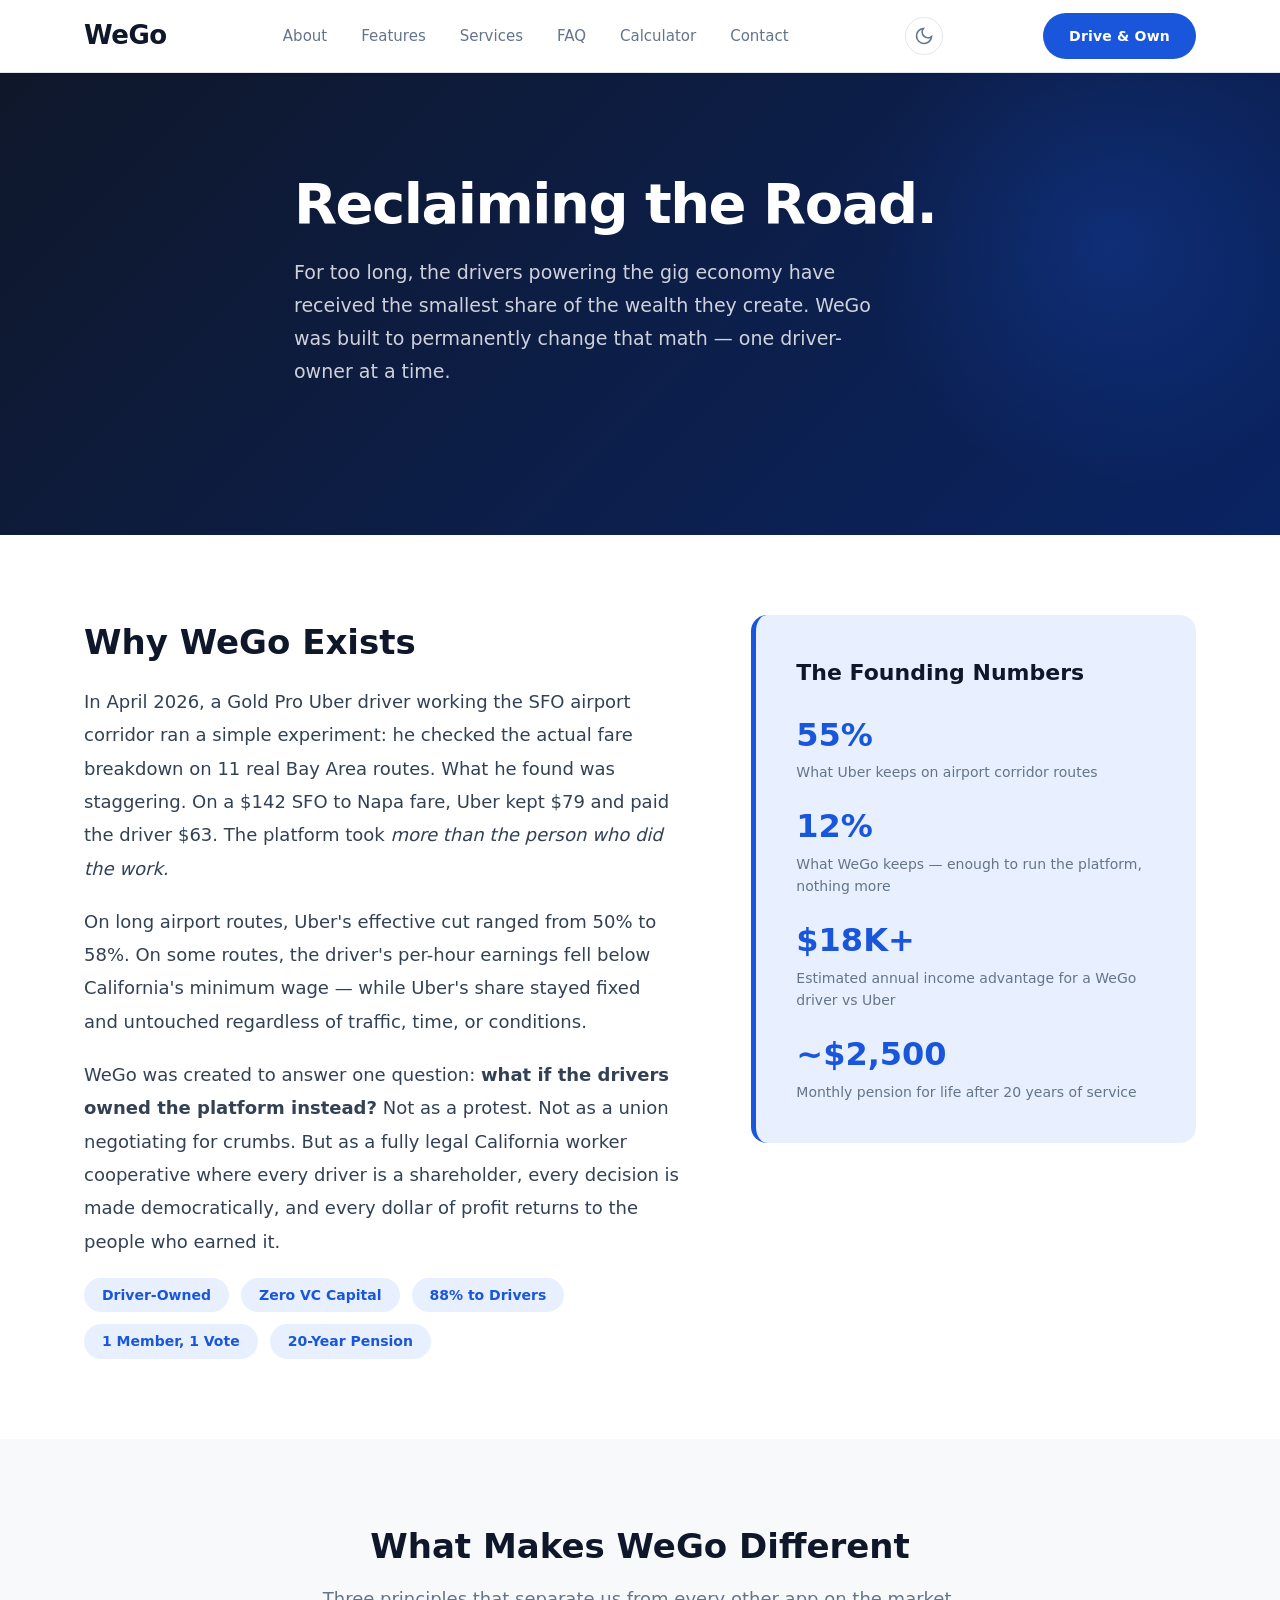
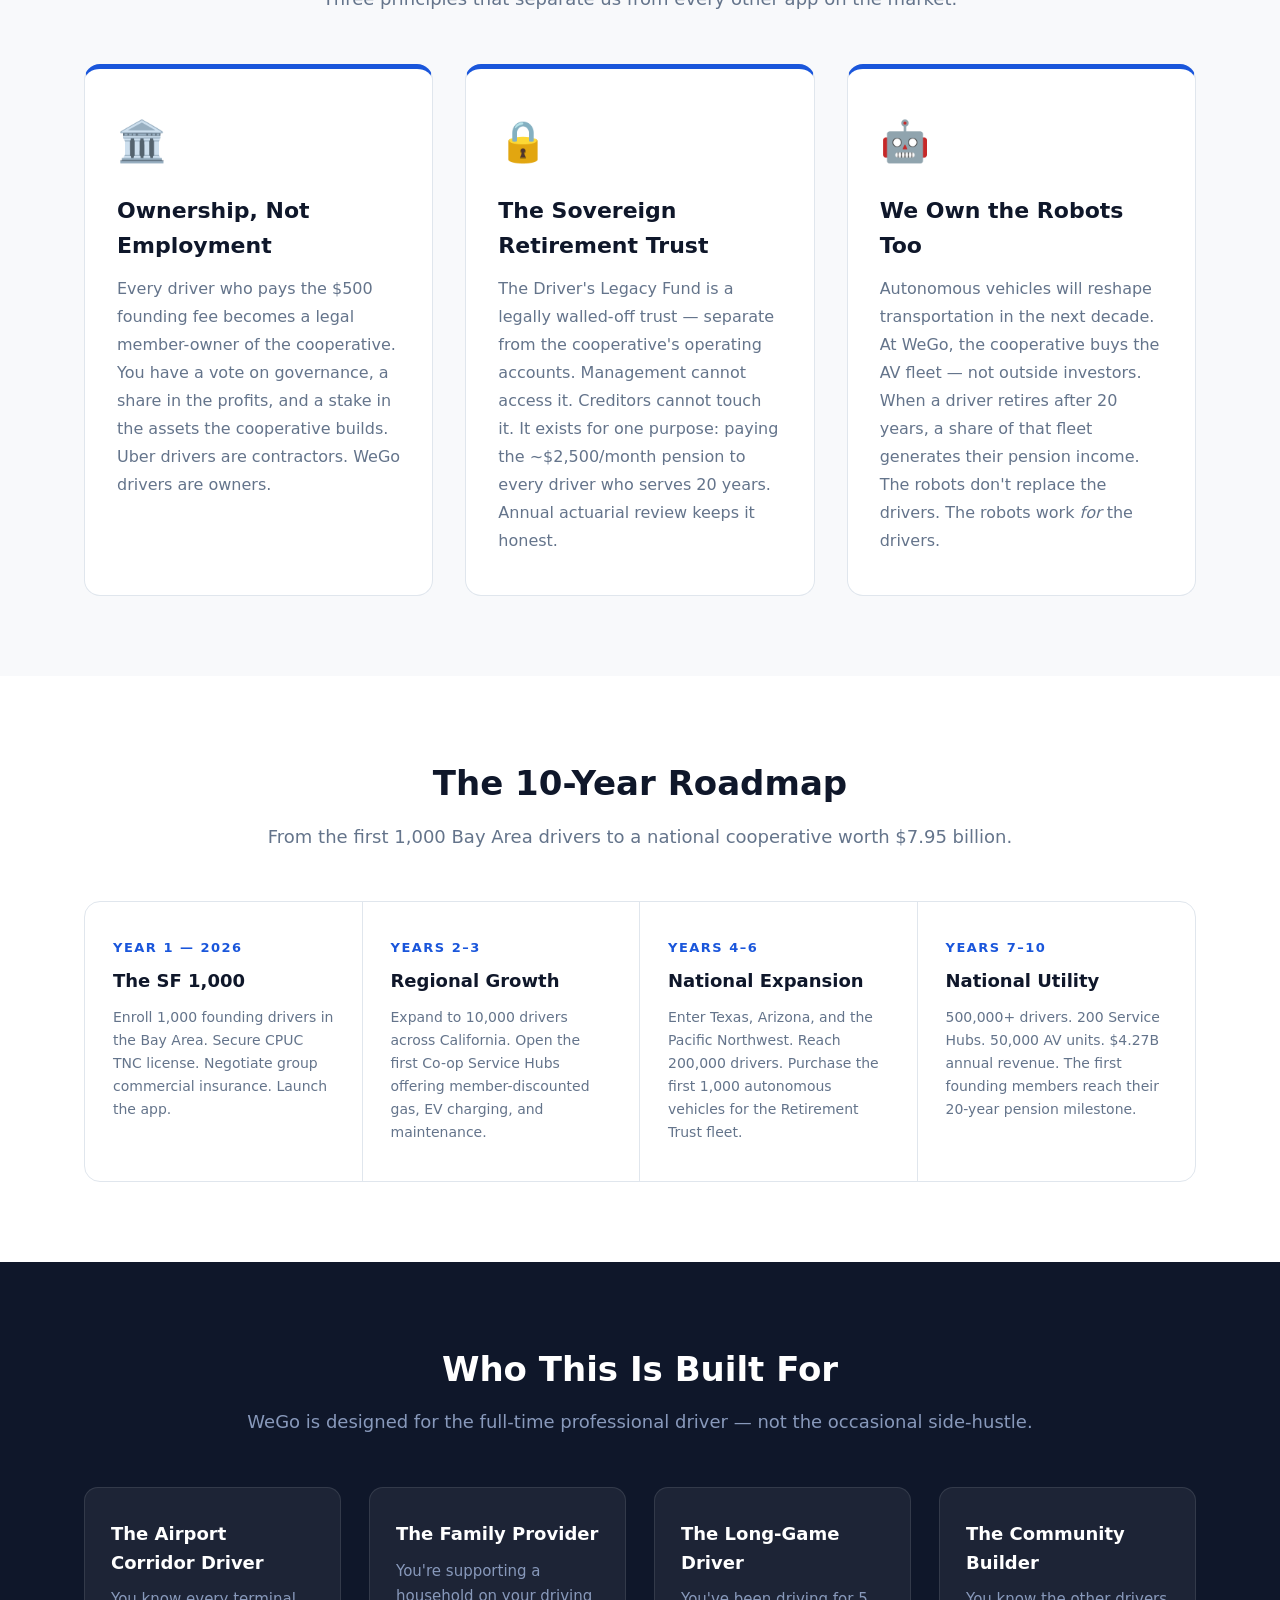
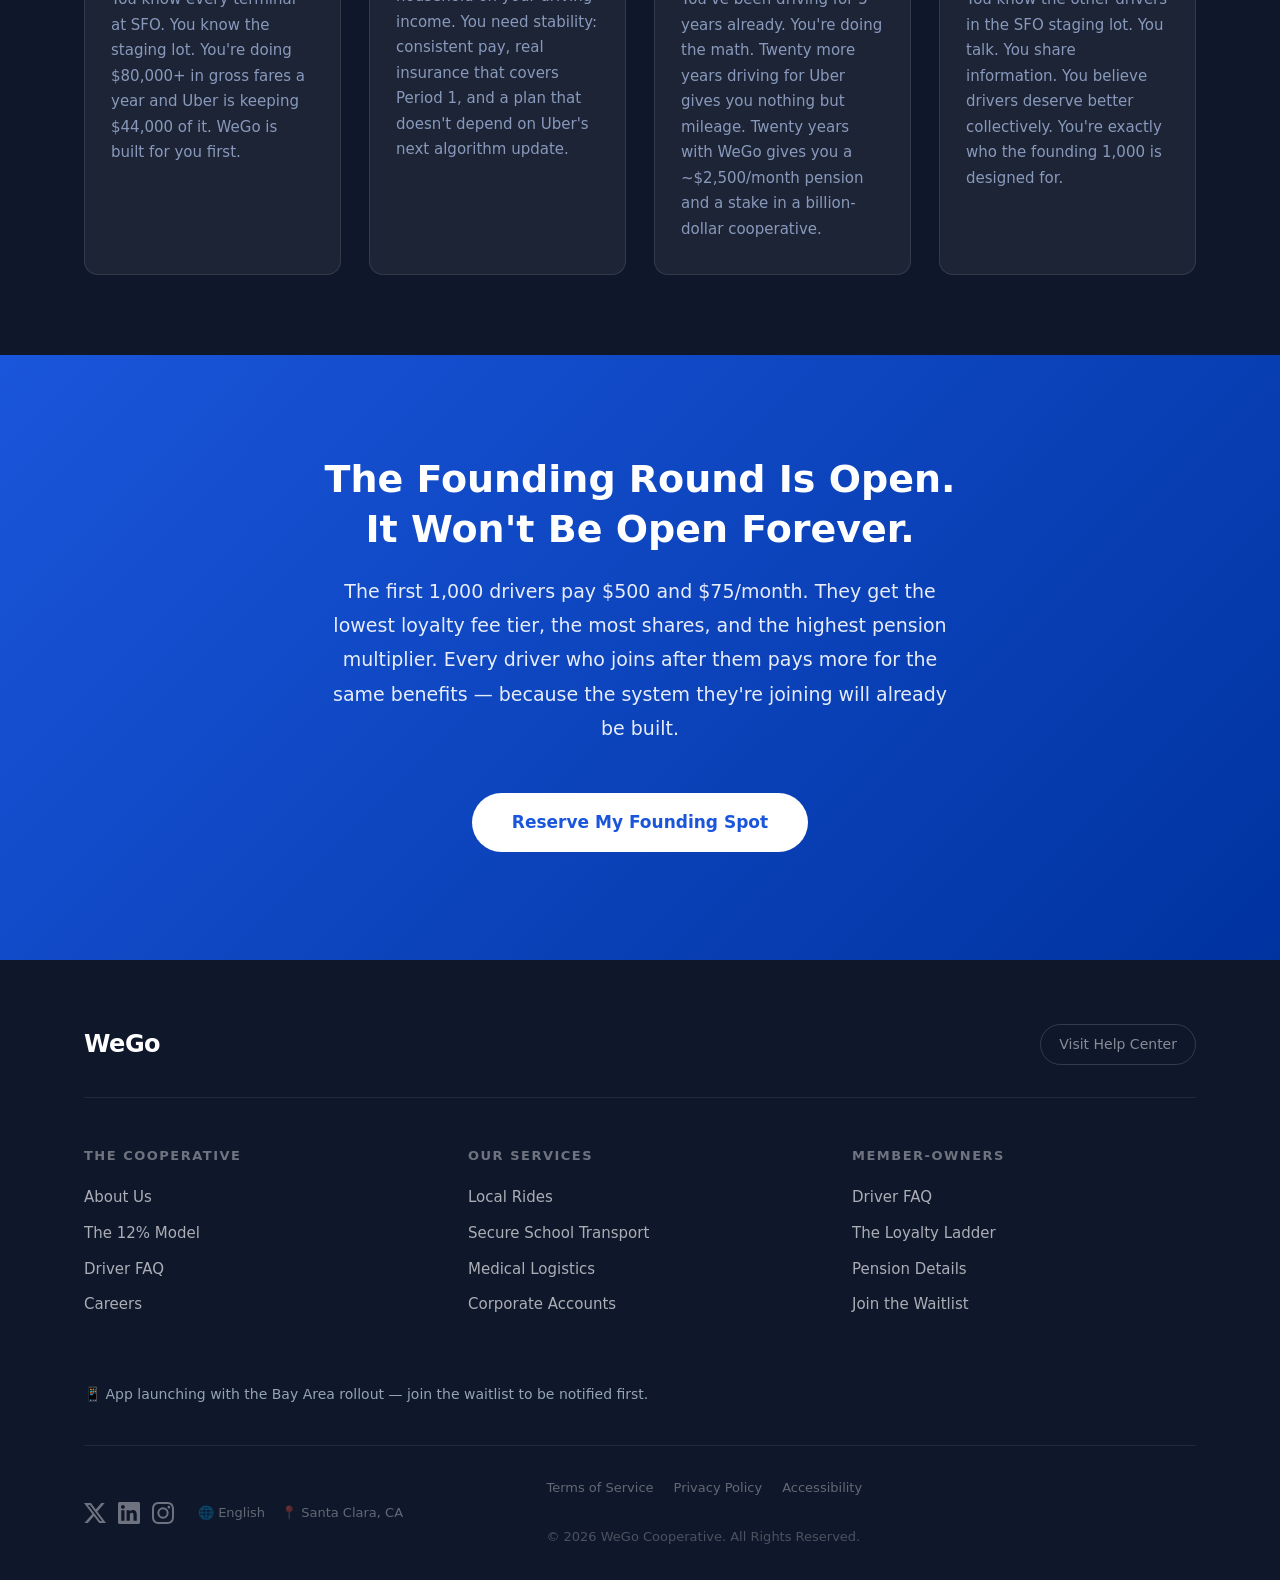
==== commit e212de71: "Add dark/light mode toggle button to header Sun/moon icon button in the header lets users manually s" ====
--- a/about.html
+++ b/about.html
@@ -30,6 +30,10 @@
                 <li><a href="contact.html">Contact</a></li>
             </ul>           
         </nav>
+        <button class="theme-toggle" id="theme-toggle" aria-label="Toggle dark mode">
+            <svg class="icon-sun" viewBox="0 0 24 24" width="20" height="20" fill="none" stroke="currentColor" stroke-width="2" stroke-linecap="round"><circle cx="12" cy="12" r="5"/><line x1="12" y1="1" x2="12" y2="3"/><line x1="12" y1="21" x2="12" y2="23"/><line x1="4.22" y1="4.22" x2="5.64" y2="5.64"/><line x1="18.36" y1="18.36" x2="19.78" y2="19.78"/><line x1="1" y1="12" x2="3" y2="12"/><line x1="21" y1="12" x2="23" y2="12"/><line x1="4.22" y1="19.78" x2="5.64" y2="18.36"/><line x1="18.36" y1="5.64" x2="19.78" y2="4.22"/></svg>
+            <svg class="icon-moon" viewBox="0 0 24 24" width="20" height="20" fill="none" stroke="currentColor" stroke-width="2" stroke-linecap="round"><path d="M21 12.79A9 9 0 1 1 11.21 3 7 7 0 0 0 21 12.79z"/></svg>
+        </button>
         <a href="contact.html" class="cta">Drive &amp; Own</a>
     </div>
 </header>
@@ -242,5 +246,6 @@
     </div>
 </footer>
 
+    <script>(function(){var btn=document.getElementById("theme-toggle");if(!btn)return;btn.addEventListener("click",function(){var h=document.documentElement;var c=h.getAttribute("data-theme")||(window.matchMedia("(prefers-color-scheme: dark)").matches?"dark":"light");var n=c==="dark"?"light":"dark";h.setAttribute("data-theme",n);localStorage.setItem("wego-theme",n);});})();</script>
 </body>
 </html>
--- a/styles.css
+++ b/styles.css
@@ -226,8 +226,8 @@
   --primary-muted: var(--brand-tint);
   --dark:          var(--surface-dark);
   --dark-mid:      var(--surface-dark-mid);
-  --white:         var(--_slate-0);
-  --off-white:     var(--_slate-50);
+  --white:         var(--surface-raised);
+  --off-white:     var(--surface-sunken);
   --border:        var(--border-ui);
   --text:          var(--fg-default);
   --text-soft:     var(--fg-soft);
@@ -349,6 +349,38 @@
 .nav-toggle.open span:nth-child(1) { transform: translateY(7px) rotate(45deg); }
 .nav-toggle.open span:nth-child(2) { opacity: 0; }
 .nav-toggle.open span:nth-child(3) { transform: translateY(-7px) rotate(-45deg); }
+
+/* ── THEME TOGGLE ────────────────────────────────────────────── */
+.theme-toggle {
+  display: flex;
+  align-items: center;
+  justify-content: center;
+  width: 38px;
+  height: 38px;
+  border-radius: 50%;
+  border: 1.5px solid var(--border-ui);
+  background: transparent;
+  color: var(--fg-soft);
+  cursor: pointer;
+  flex-shrink: 0;
+  transition: background var(--transition), color var(--transition), border-color var(--transition);
+}
+.theme-toggle:hover {
+  background: var(--surface-muted);
+  color: var(--fg-default);
+  border-color: var(--border-strong);
+}
+/* Light mode: moon visible (click → go dark) */
+.theme-toggle .icon-sun  { display: none; }
+.theme-toggle .icon-moon { display: block; }
+/* Dark mode JS toggle: sun visible (click → go light) */
+[data-theme="dark"] .theme-toggle .icon-sun  { display: block; }
+[data-theme="dark"] .theme-toggle .icon-moon { display: none; }
+/* Dark mode OS preference: sun visible */
+@media (prefers-color-scheme: dark) {
+  :root:not([data-theme="light"]) .theme-toggle .icon-sun  { display: block; }
+  :root:not([data-theme="light"]) .theme-toggle .icon-moon { display: none; }
+}
 
 /* ── HERO ────────────────────────────────────────────────────── */
 .hero {
--- a/styles.css
+++ b/styles.css
@@ -226,8 +226,8 @@
   --primary-muted: var(--brand-tint);
   --dark:          var(--surface-dark);
   --dark-mid:      var(--surface-dark-mid);
-  --white:         var(--_slate-0);
-  --off-white:     var(--_slate-50);
+  --white:         var(--surface-raised);
+  --off-white:     var(--surface-sunken);
   --border:        var(--border-ui);
   --text:          var(--fg-default);
   --text-soft:     var(--fg-soft);
@@ -349,6 +349,38 @@
 .nav-toggle.open span:nth-child(1) { transform: translateY(7px) rotate(45deg); }
 .nav-toggle.open span:nth-child(2) { opacity: 0; }
 .nav-toggle.open span:nth-child(3) { transform: translateY(-7px) rotate(-45deg); }
+
+/* ── THEME TOGGLE ────────────────────────────────────────────── */
+.theme-toggle {
+  display: flex;
+  align-items: center;
+  justify-content: center;
+  width: 38px;
+  height: 38px;
+  border-radius: 50%;
+  border: 1.5px solid var(--border-ui);
+  background: transparent;
+  color: var(--fg-soft);
+  cursor: pointer;
+  flex-shrink: 0;
+  transition: background var(--transition), color var(--transition), border-color var(--transition);
+}
+.theme-toggle:hover {
+  background: var(--surface-muted);
+  color: var(--fg-default);
+  border-color: var(--border-strong);
+}
+/* Light mode: moon visible (click → go dark) */
+.theme-toggle .icon-sun  { display: none; }
+.theme-toggle .icon-moon { display: block; }
+/* Dark mode JS toggle: sun visible (click → go light) */
+[data-theme="dark"] .theme-toggle .icon-sun  { display: block; }
+[data-theme="dark"] .theme-toggle .icon-moon { display: none; }
+/* Dark mode OS preference: sun visible */
+@media (prefers-color-scheme: dark) {
+  :root:not([data-theme="light"]) .theme-toggle .icon-sun  { display: block; }
+  :root:not([data-theme="light"]) .theme-toggle .icon-moon { display: none; }
+}
 
 /* ── HERO ────────────────────────────────────────────────────── */
 .hero {
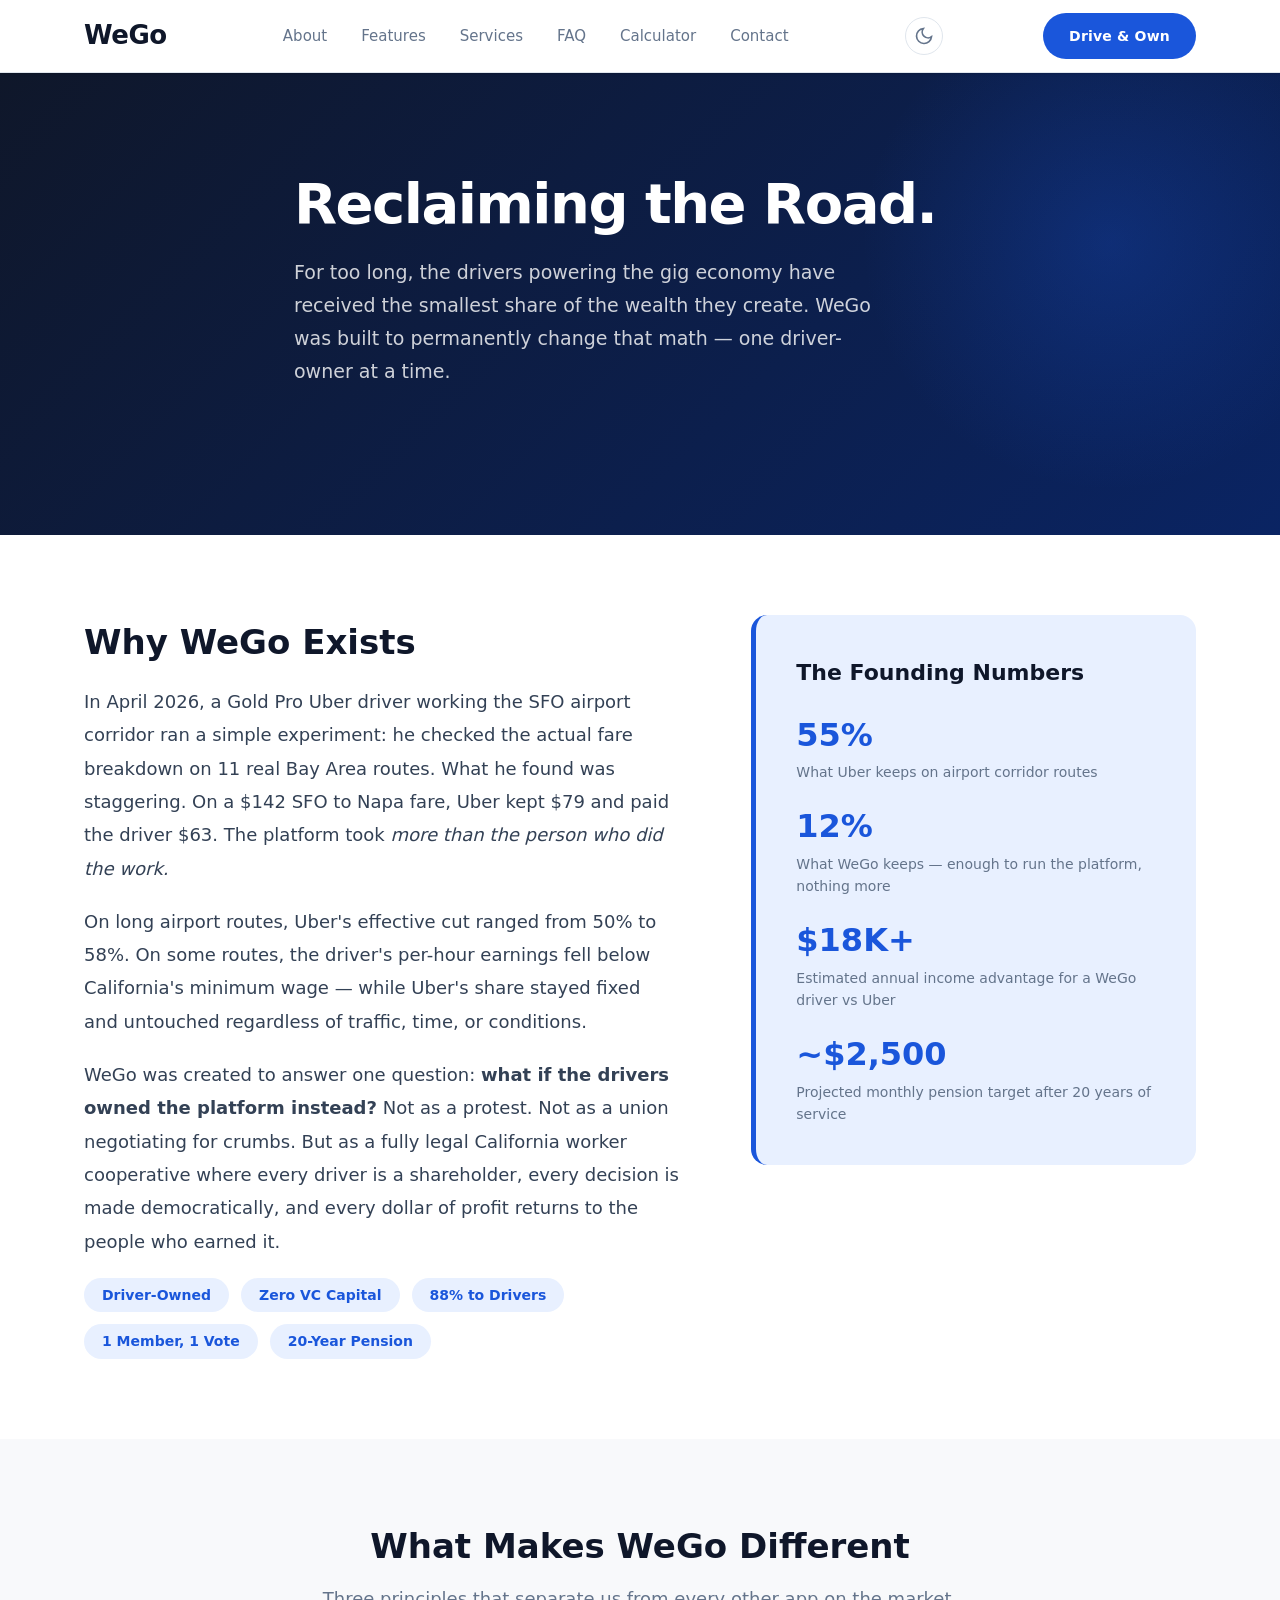
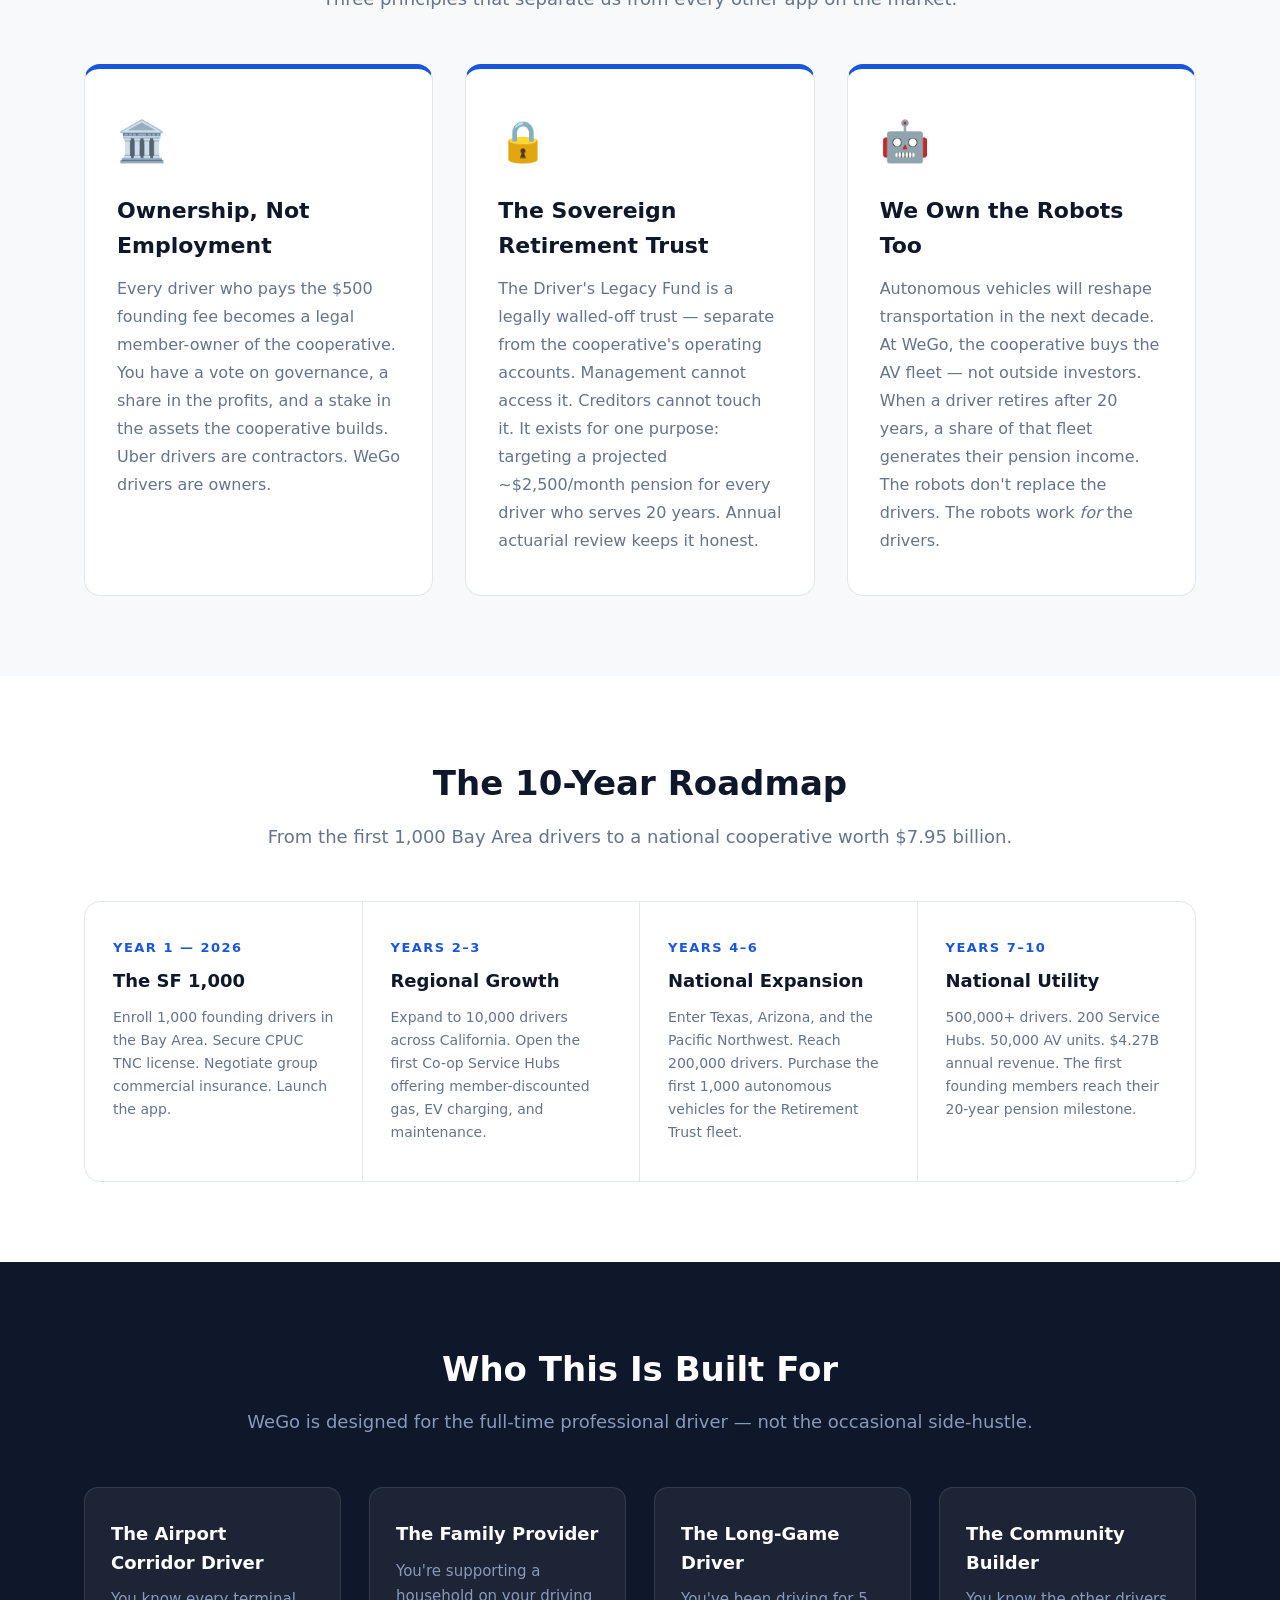
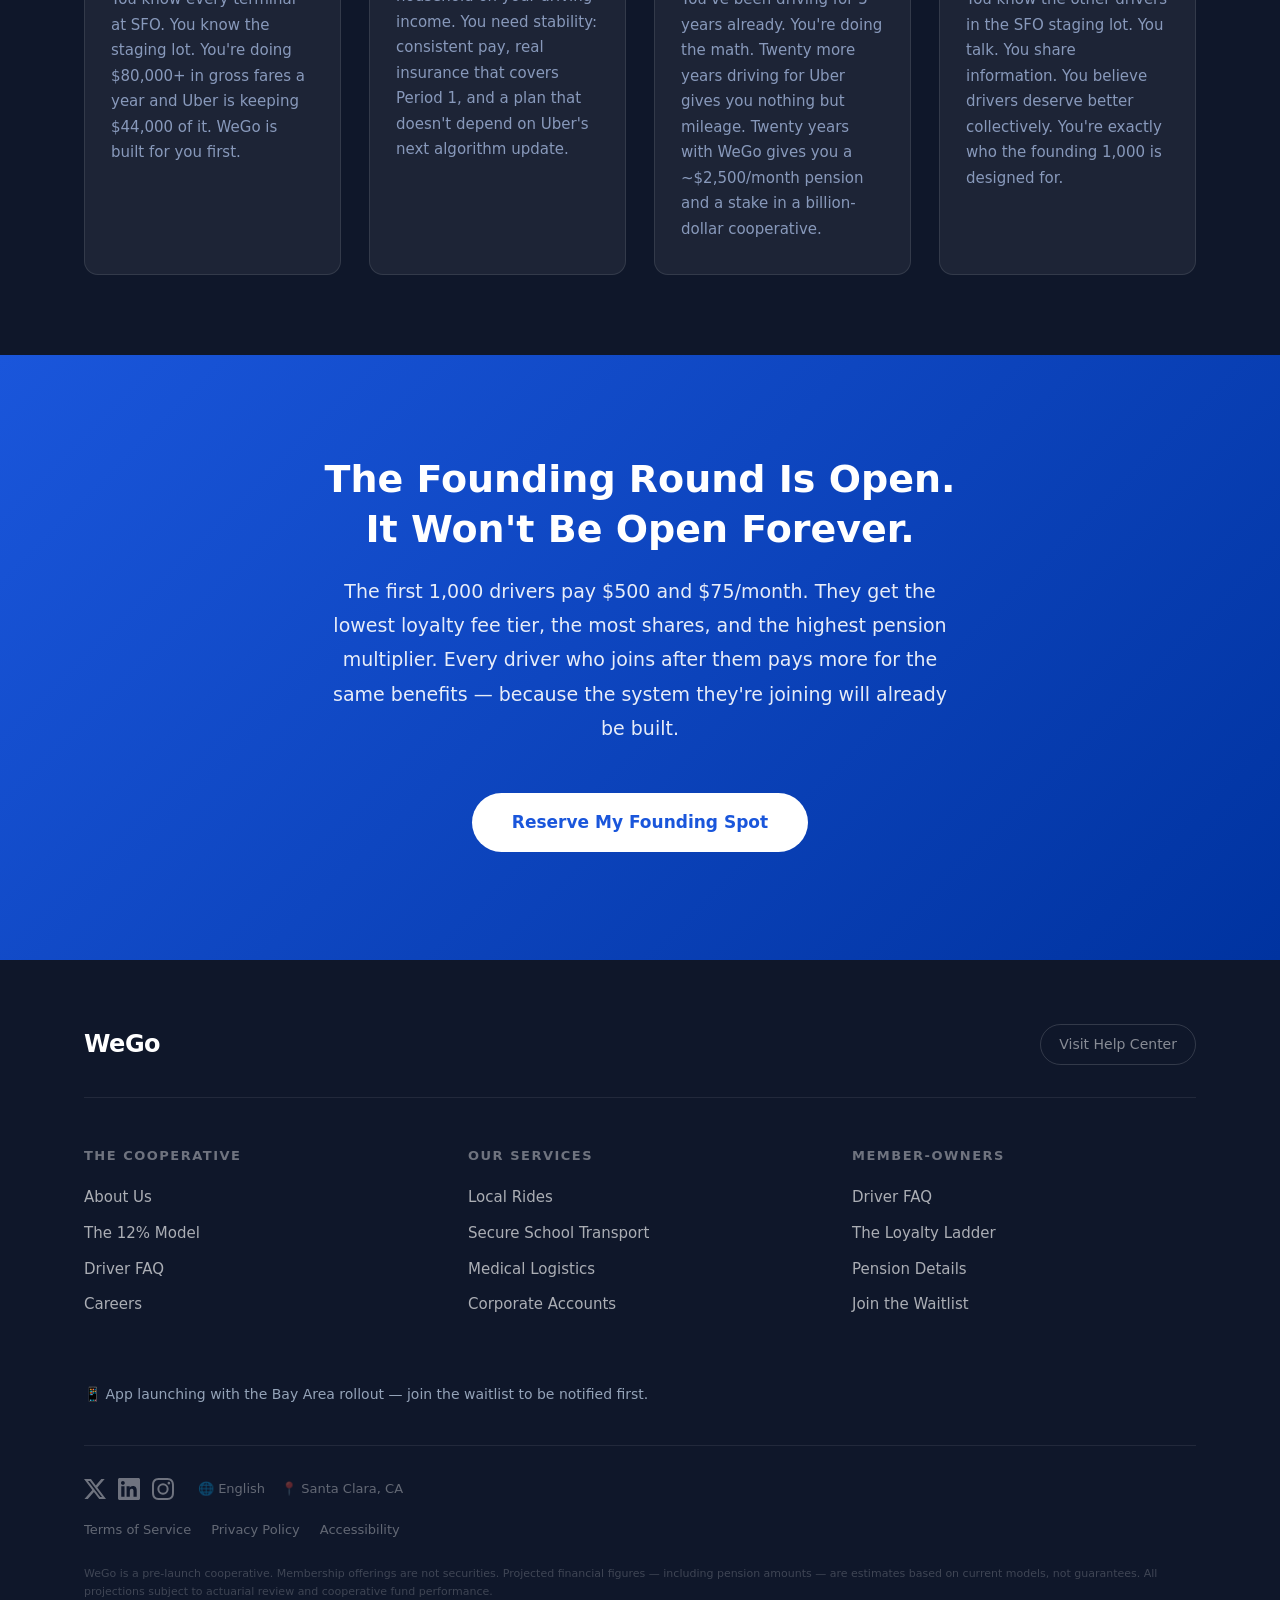
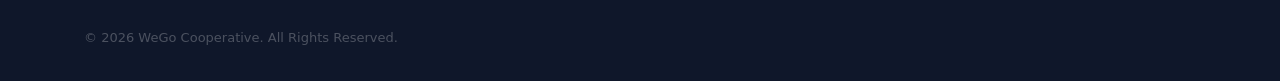
==== commit 895453e5: "Legal & compliance copy fixes across site - Pension language: 'guaranteed' removed, replaced with 'p" ====
--- a/about.html
+++ b/about.html
@@ -81,7 +81,7 @@
                     </div>
                     <div>
                         <div style="font-size:32px; font-weight:900; color:var(--primary);">~$2,500</div>
-                        <div style="font-size:14px; color:var(--text-soft);">Monthly pension for life after 20 years of service</div>
+                        <div style="font-size:14px; color:var(--text-soft);">Projected monthly pension target after 20 years of service</div>
                     </div>
                 </div>
             </div>
@@ -102,7 +102,7 @@
                 <div class="pillar-card">
                     <span class="pillar-icon">🔒</span>
                     <h3>The Sovereign Retirement Trust</h3>
-                    <p>The Driver's Legacy Fund is a legally walled-off trust — separate from the cooperative's operating accounts. Management cannot access it. Creditors cannot touch it. It exists for one purpose: paying the ~$2,500/month pension to every driver who serves 20 years. Annual actuarial review keeps it honest.</p>
+                    <p>The Driver's Legacy Fund is a legally walled-off trust — separate from the cooperative's operating accounts. Management cannot access it. Creditors cannot touch it. It exists for one purpose: targeting a projected ~$2,500/month pension for every driver who serves 20 years. Annual actuarial review keeps it honest.</p>
                 </div>
                 <div class="pillar-card">
                     <span class="pillar-icon">🤖</span>
@@ -240,6 +240,7 @@
                 <a href="#">Terms of Service</a>
                 <a href="#">Privacy Policy</a>
                 <a href="#">Accessibility</a>
+                <p class="legal-disclaimer">WeGo is a pre-launch cooperative. Membership offerings are not securities. Projected financial figures — including pension amounts — are estimates based on current models, not guarantees. All projections subject to actuarial review and cooperative fund performance.</p>
                 <p class="copyright">&copy; 2026 WeGo Cooperative. All Rights Reserved.</p>
             </div>
         </div>
--- a/styles.css
+++ b/styles.css
@@ -649,6 +649,7 @@
 .meta-right a { font-size: 13px; color: rgba(255,255,255,0.35); transition: color var(--transition); }
 .meta-right a:hover { color: rgba(255,255,255,0.7); }
 .copyright { font-size: 13px; color: rgba(255,255,255,0.25); width: 100%; margin-top: 8px; }
+.legal-disclaimer { font-size: 11px; color: rgba(255,255,255,0.2); width: 100%; margin-top: 4px; line-height: 1.6; }
 
 .form-group { margin-bottom: 20px; }
 .form-group label { display: block; font-size: 14px; font-weight: 600; color: var(--dark); margin-bottom: 8px; }
@@ -872,6 +873,7 @@
 .spc-banner h3 { font-size: 22px; font-weight: 800; color: var(--white); margin-bottom: 8px; }
 .spc-banner p  { font-size: 14px; color: rgba(255,255,255,0.65); line-height: 1.65; }
 .spc-tag { display: inline-flex; align-items: center; background: rgba(255,255,255,0.1); border: 1px solid rgba(255,255,255,0.2); color: rgba(255,255,255,0.8); border-radius: 100px; padding: 5px 14px; font-size: 11px; font-weight: 700; text-transform: uppercase; letter-spacing: 1px; margin-top: 16px; width: fit-content; }
+.spc-tag-phase2 { background: rgba(251,191,36,0.15); border-color: rgba(251,191,36,0.4); color: #fbbf24; margin-left: 8px; }
 
 .spc-details { padding: 24px 32px; flex: 1; display: flex; flex-direction: column; gap: 10px; }
 .spc-detail-row { display: flex; align-items: flex-start; gap: 10px; font-size: 14px; color: var(--text); line-height: 1.55; }
@@ -1196,6 +1198,11 @@
 .advantage-banner .adv-label { font-size: 13px; text-transform: uppercase; letter-spacing: 1.5px; opacity: 0.75; margin-bottom: 4px; }
 .advantage-banner .adv-value { font-size: 36px; font-weight: 900; letter-spacing: -1px; font-family: 'Courier New', monospace; }
 .advantage-banner .adv-sub   { font-size: 14px; opacity: 0.75; margin-top: 2px; }
+
+/* ── BREAK-EVEN NOTE ──────────────────────────────────────────── */
+.breakeven-note { display: flex; align-items: flex-start; gap: 10px; background: var(--surface-sunken); border: 1px solid var(--border-ui); border-left: 4px solid var(--status-warn-fg); border-radius: 12px; padding: 14px 18px; font-size: 13px; color: var(--fg-soft); line-height: 1.6; margin-top: 12px; }
+.breakeven-note .breakeven-icon { flex-shrink: 0; font-size: 16px; margin-top: 1px; }
+.breakeven-note strong { color: var(--fg-default); }
 
 /* ── 12-MONTH TOTAL COMPENSATION COMPARE ──────────────────────── */
 .annual-comp-compare { background: var(--dark); border-radius: 20px; padding: 28px 28px 22px; margin-bottom: 20px; }
--- a/styles.css
+++ b/styles.css
@@ -649,6 +649,7 @@
 .meta-right a { font-size: 13px; color: rgba(255,255,255,0.35); transition: color var(--transition); }
 .meta-right a:hover { color: rgba(255,255,255,0.7); }
 .copyright { font-size: 13px; color: rgba(255,255,255,0.25); width: 100%; margin-top: 8px; }
+.legal-disclaimer { font-size: 11px; color: rgba(255,255,255,0.2); width: 100%; margin-top: 4px; line-height: 1.6; }
 
 .form-group { margin-bottom: 20px; }
 .form-group label { display: block; font-size: 14px; font-weight: 600; color: var(--dark); margin-bottom: 8px; }
@@ -872,6 +873,7 @@
 .spc-banner h3 { font-size: 22px; font-weight: 800; color: var(--white); margin-bottom: 8px; }
 .spc-banner p  { font-size: 14px; color: rgba(255,255,255,0.65); line-height: 1.65; }
 .spc-tag { display: inline-flex; align-items: center; background: rgba(255,255,255,0.1); border: 1px solid rgba(255,255,255,0.2); color: rgba(255,255,255,0.8); border-radius: 100px; padding: 5px 14px; font-size: 11px; font-weight: 700; text-transform: uppercase; letter-spacing: 1px; margin-top: 16px; width: fit-content; }
+.spc-tag-phase2 { background: rgba(251,191,36,0.15); border-color: rgba(251,191,36,0.4); color: #fbbf24; margin-left: 8px; }
 
 .spc-details { padding: 24px 32px; flex: 1; display: flex; flex-direction: column; gap: 10px; }
 .spc-detail-row { display: flex; align-items: flex-start; gap: 10px; font-size: 14px; color: var(--text); line-height: 1.55; }
@@ -1196,6 +1198,11 @@
 .advantage-banner .adv-label { font-size: 13px; text-transform: uppercase; letter-spacing: 1.5px; opacity: 0.75; margin-bottom: 4px; }
 .advantage-banner .adv-value { font-size: 36px; font-weight: 900; letter-spacing: -1px; font-family: 'Courier New', monospace; }
 .advantage-banner .adv-sub   { font-size: 14px; opacity: 0.75; margin-top: 2px; }
+
+/* ── BREAK-EVEN NOTE ──────────────────────────────────────────── */
+.breakeven-note { display: flex; align-items: flex-start; gap: 10px; background: var(--surface-sunken); border: 1px solid var(--border-ui); border-left: 4px solid var(--status-warn-fg); border-radius: 12px; padding: 14px 18px; font-size: 13px; color: var(--fg-soft); line-height: 1.6; margin-top: 12px; }
+.breakeven-note .breakeven-icon { flex-shrink: 0; font-size: 16px; margin-top: 1px; }
+.breakeven-note strong { color: var(--fg-default); }
 
 /* ── 12-MONTH TOTAL COMPENSATION COMPARE ──────────────────────── */
 .annual-comp-compare { background: var(--dark); border-radius: 20px; padding: 28px 28px 22px; margin-bottom: 20px; }
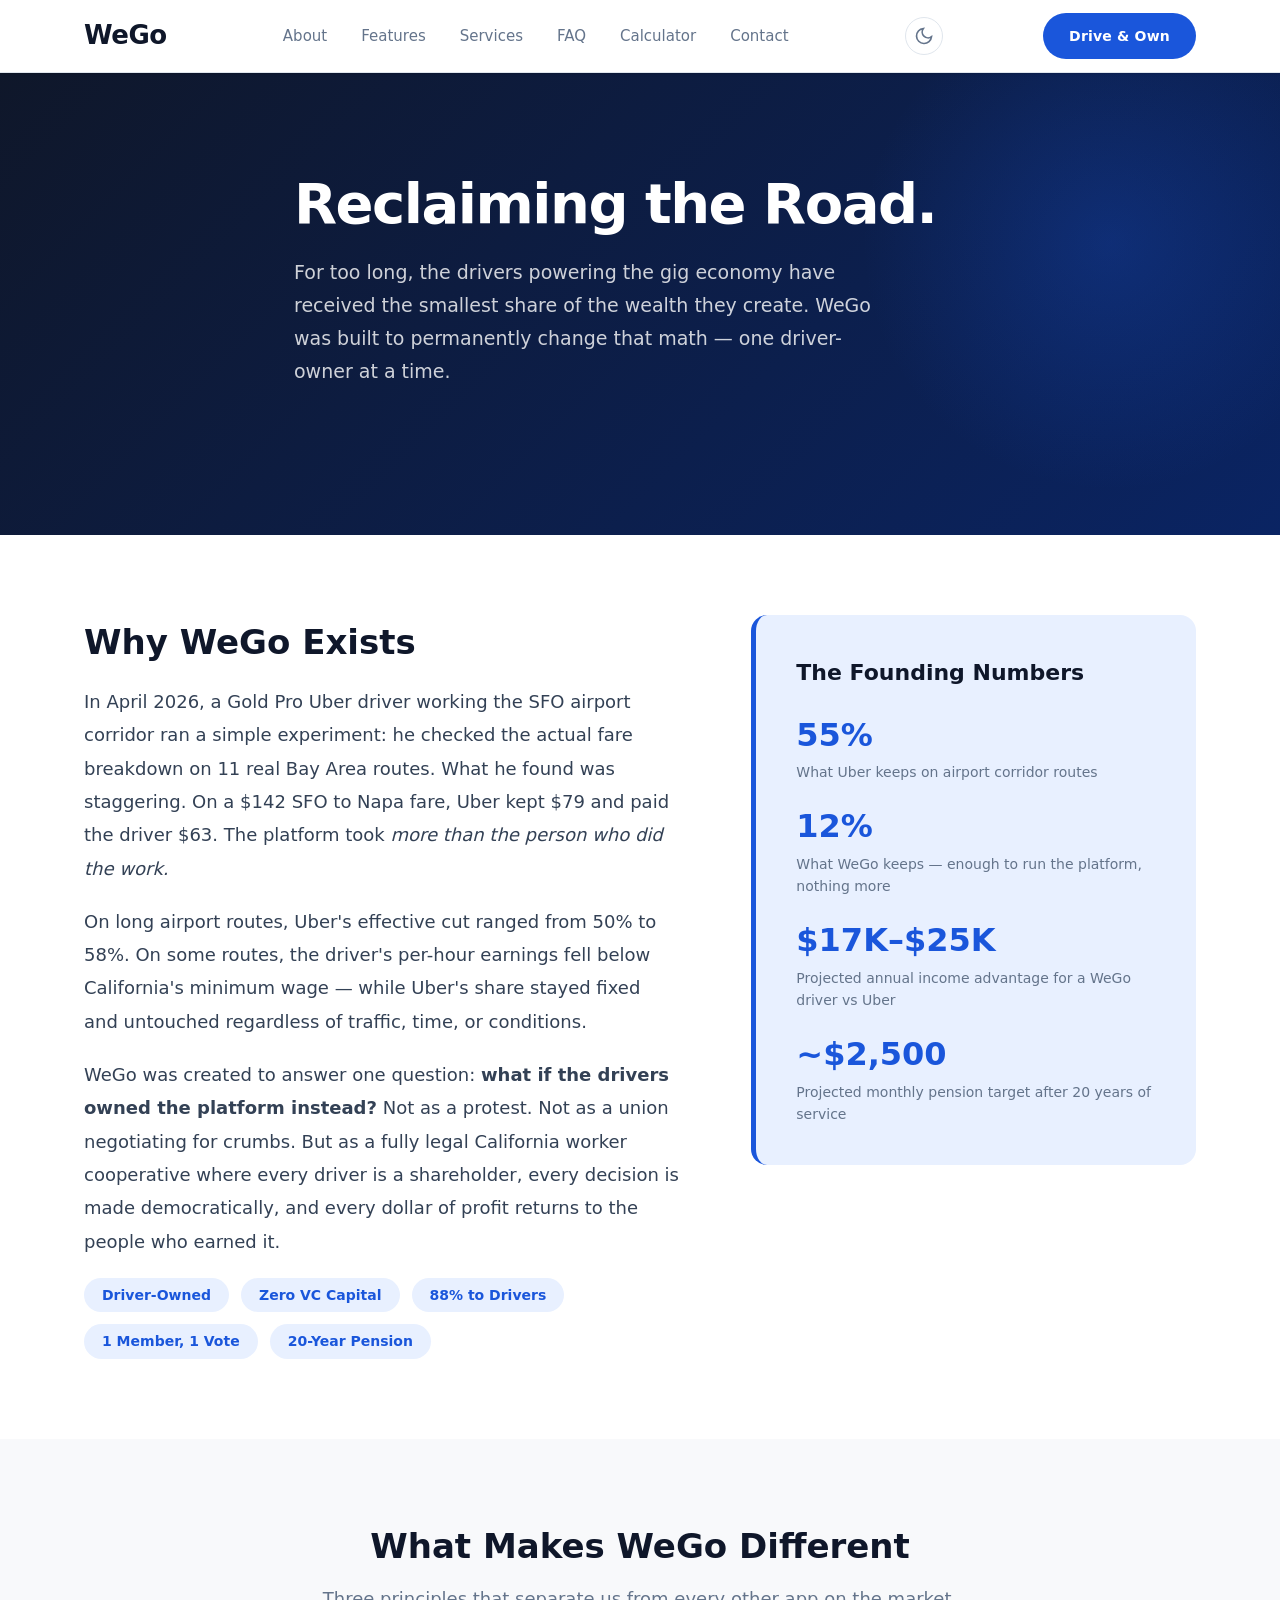
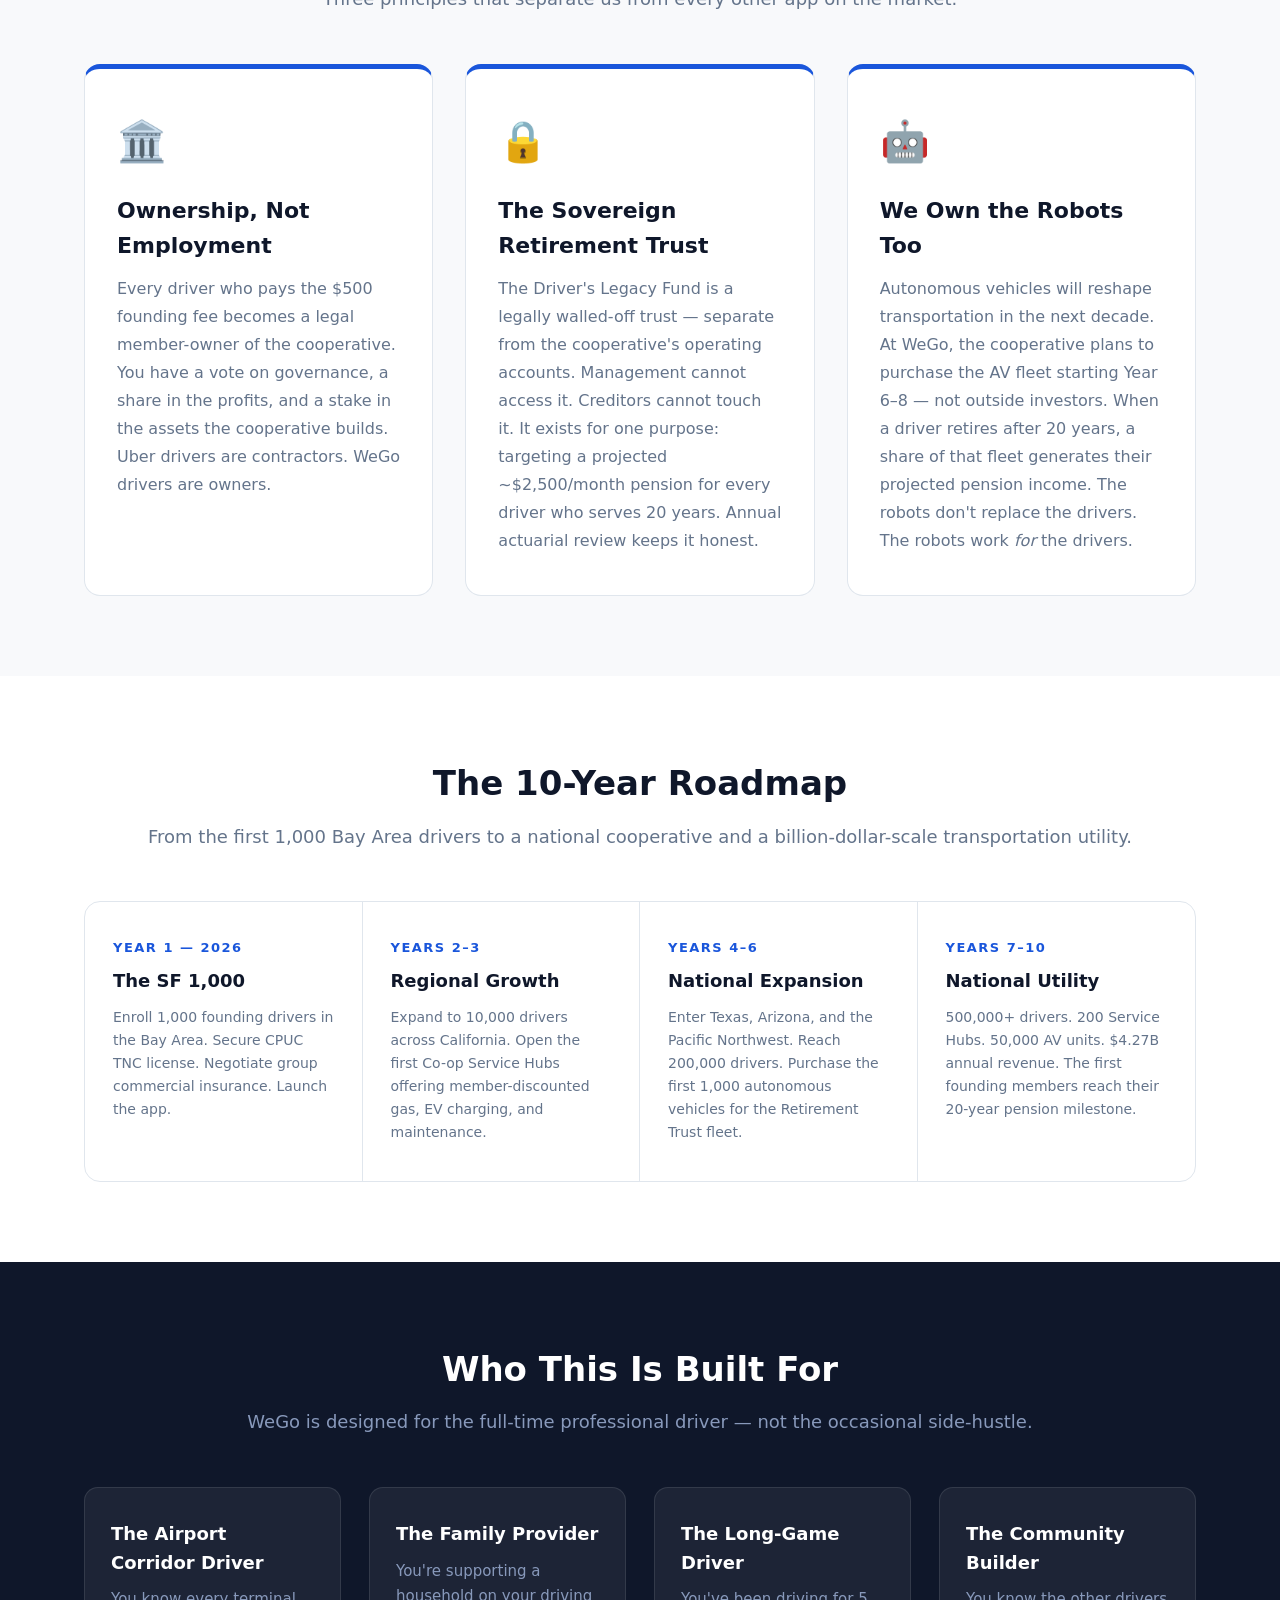
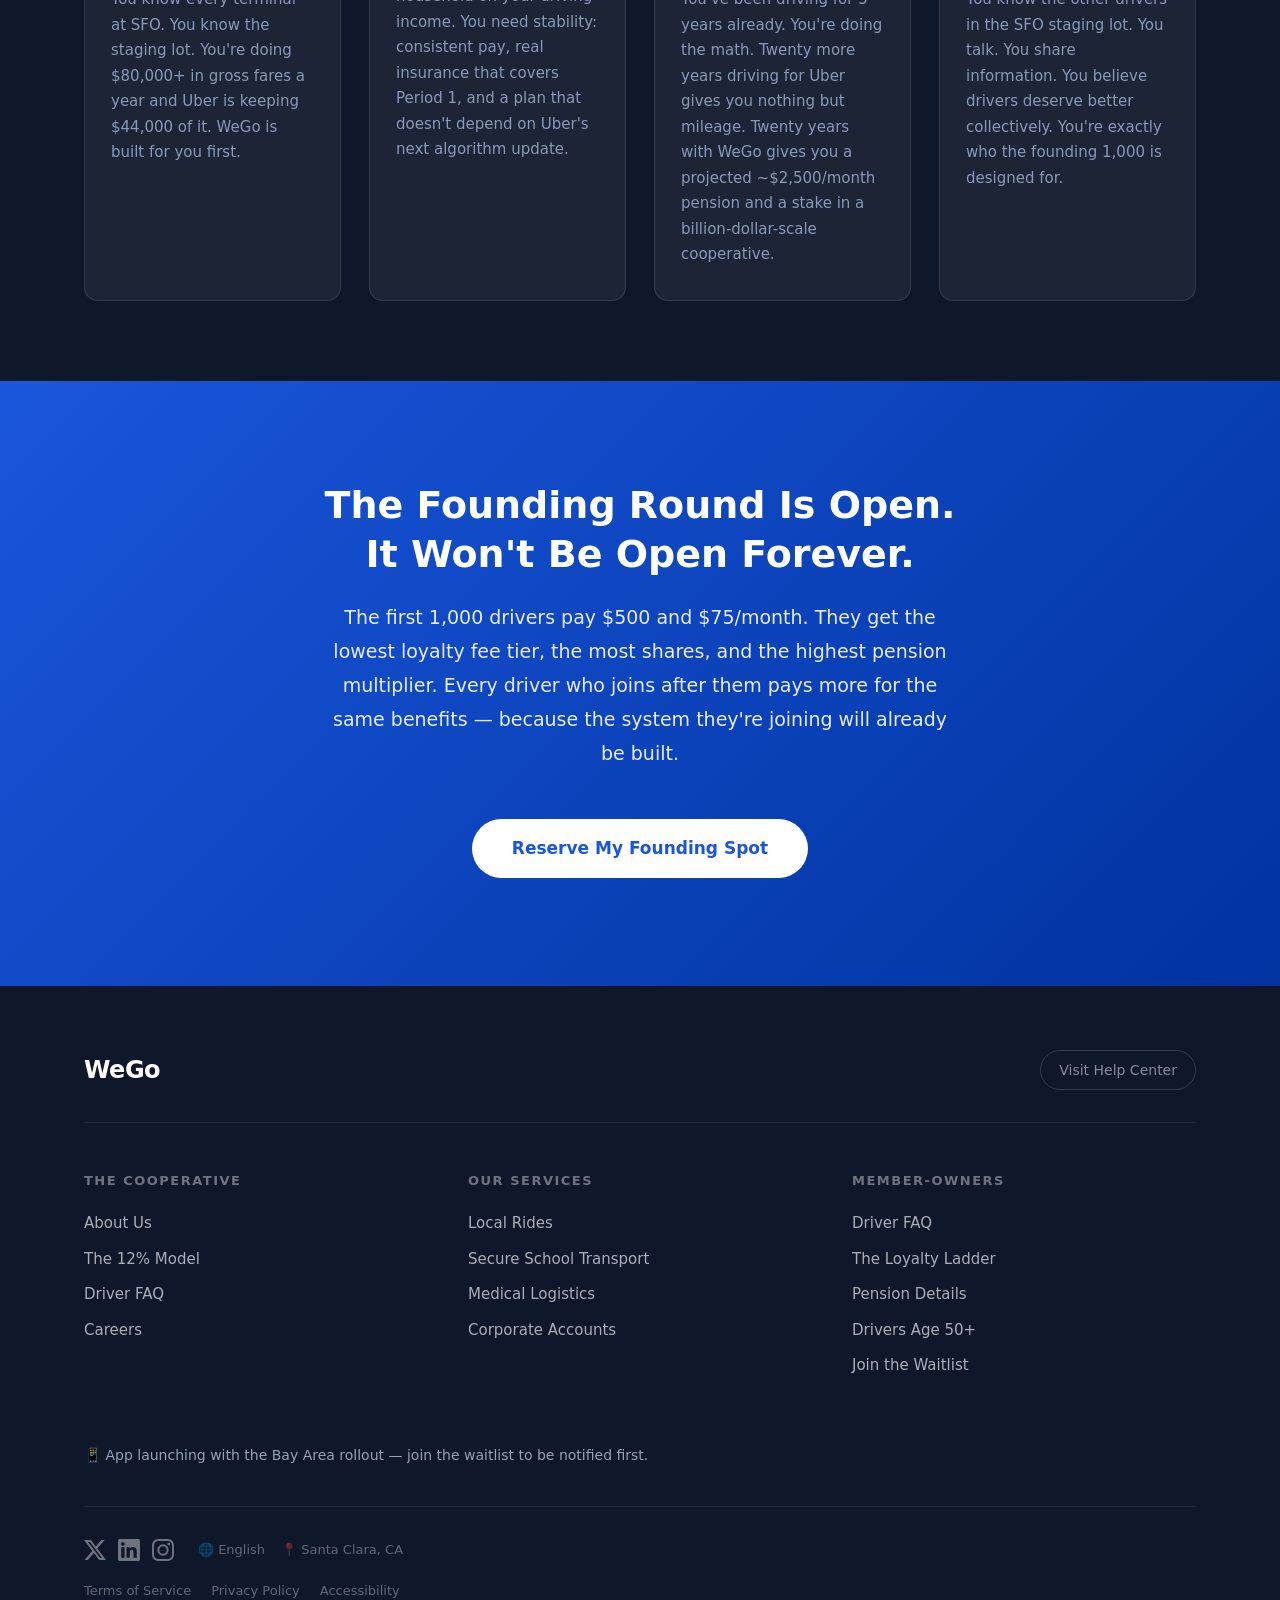
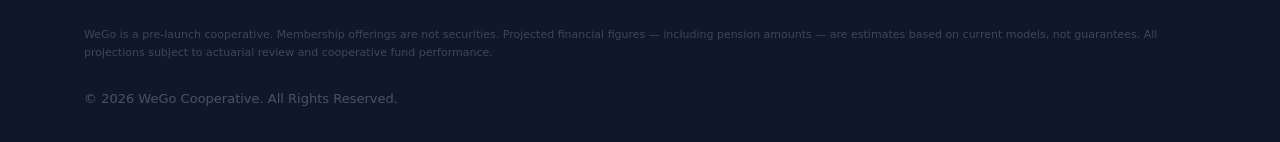
==== commit 38646752: "Site-wide legal/accuracy audit: hedge projections, fix AV claims, add 2nd-gen pension, unify footer " ====
--- a/about.html
+++ b/about.html
@@ -64,24 +64,24 @@
                     <span class="value-chip">20-Year Pension</span>
                 </div>
             </div>
-            <div class="col-5" style="background:var(--primary-muted); padding:40px; border-radius:16px; border-left:5px solid var(--primary);">
-                <h3 style="font-size:22px; margin-bottom:20px; color:var(--dark);">The Founding Numbers</h3>
-                <div style="display:flex; flex-direction:column; gap:18px;">
-                    <div>
-                        <div style="font-size:32px; font-weight:900; color:var(--primary);">55%</div>
-                        <div style="font-size:14px; color:var(--text-soft);">What Uber keeps on airport corridor routes</div>
-                    </div>
-                    <div>
-                        <div style="font-size:32px; font-weight:900; color:var(--primary);">12%</div>
-                        <div style="font-size:14px; color:var(--text-soft);">What WeGo keeps — enough to run the platform, nothing more</div>
-                    </div>
-                    <div>
-                        <div style="font-size:32px; font-weight:900; color:var(--primary);">$18K+</div>
-                        <div style="font-size:14px; color:var(--text-soft);">Estimated annual income advantage for a WeGo driver vs Uber</div>
-                    </div>
-                    <div>
-                        <div style="font-size:32px; font-weight:900; color:var(--primary);">~$2,500</div>
-                        <div style="font-size:14px; color:var(--text-soft);">Projected monthly pension target after 20 years of service</div>
+            <div class="col-5 founding-numbers-box">
+                <h3 class="founding-numbers-title">The Founding Numbers</h3>
+                <div class="founding-numbers-list">
+                    <div class="founding-stat">
+                        <div class="founding-stat-val">55%</div>
+                        <div class="founding-stat-lbl">What Uber keeps on airport corridor routes</div>
+                    </div>
+                    <div class="founding-stat">
+                        <div class="founding-stat-val">12%</div>
+                        <div class="founding-stat-lbl">What WeGo keeps — enough to run the platform, nothing more</div>
+                    </div>
+                    <div class="founding-stat">
+                        <div class="founding-stat-val">$17K–$25K</div>
+                        <div class="founding-stat-lbl">Projected annual income advantage for a WeGo driver vs Uber</div>
+                    </div>
+                    <div class="founding-stat">
+                        <div class="founding-stat-val">~$2,500</div>
+                        <div class="founding-stat-lbl">Projected monthly pension target after 20 years of service</div>
                     </div>
                 </div>
             </div>
@@ -107,7 +107,7 @@
                 <div class="pillar-card">
                     <span class="pillar-icon">🤖</span>
                     <h3>We Own the Robots Too</h3>
-                    <p>Autonomous vehicles will reshape transportation in the next decade. At WeGo, the cooperative buys the AV fleet — not outside investors. When a driver retires after 20 years, a share of that fleet generates their pension income. The robots don't replace the drivers. The robots work <em>for</em> the drivers.</p>
+                    <p>Autonomous vehicles will reshape transportation in the next decade. At WeGo, the cooperative plans to purchase the AV fleet starting Year 6–8 — not outside investors. When a driver retires after 20 years, a share of that fleet generates their projected pension income. The robots don't replace the drivers. The robots work <em>for</em> the drivers.</p>
                 </div>
             </div>
         </div>
@@ -117,7 +117,7 @@
     <section class="roadmap-section">
         <div class="container">
             <h2>The 10-Year Roadmap</h2>
-            <p class="sub">From the first 1,000 Bay Area drivers to a national cooperative worth $7.95 billion.</p>
+            <p class="sub">From the first 1,000 Bay Area drivers to a national cooperative and a billion-dollar-scale transportation utility.</p>
             <div class="roadmap-grid">
                 <div class="roadmap-card">
                     <div class="roadmap-year">Year 1 — 2026</div>
@@ -159,7 +159,7 @@
                 </div>
                 <div class="why-card">
                     <h3>The Long-Game Driver</h3>
-                    <p>You've been driving for 5 years already. You're doing the math. Twenty more years driving for Uber gives you nothing but mileage. Twenty years with WeGo gives you a ~$2,500/month pension and a stake in a billion-dollar cooperative.</p>
+                    <p>You've been driving for 5 years already. You're doing the math. Twenty more years driving for Uber gives you nothing but mileage. Twenty years with WeGo gives you a projected ~$2,500/month pension and a stake in a billion-dollar-scale cooperative.</p>
                 </div>
                 <div class="why-card">
                     <h3>The Community Builder</h3>
@@ -211,23 +211,24 @@
                     <li><a href="faq.html">Driver FAQ</a></li>
                     <li><a href="features.html#loyalty">The Loyalty Ladder</a></li>
                     <li><a href="faq.html#pension">Pension Details</a></li>
+                    <li><a href="features.html#senior-drivers">Drivers Age 50+</a></li>
                     <li><a href="contact.html">Join the Waitlist</a></li>
                 </ul>
             </div>
         </div>
         <div class="footer-apps">
-            <span style="font-size:14px; color:var(--text-dim); padding:8px 0; display:block;">📱 App launching with the Bay Area rollout — join the waitlist to be notified first.</span>
+            <span class="footer-app-note">📱 App launching with the Bay Area rollout — join the waitlist to be notified first.</span>
         </div>
         <div class="footer-meta">
             <div class="meta-left">
                 <div class="social-icons">
-                    <a href="https://x.com/" target="_blank" aria-label="X (Twitter)">
+                    <a href="https://x.com/" target="_blank" rel="noopener noreferrer" aria-label="X (Twitter)">
                         <svg viewBox="0 0 24 24" width="22" height="22" fill="currentColor"><path d="M18.901 1.153h3.68l-8.04 9.19L24 22.846h-7.406l-5.8-7.584-6.638 7.584H.474l8.6-9.83L0 1.154h7.594l5.243 6.932ZM17.61 20.644h2.039L6.486 3.24H4.298Z"/></svg>
                     </a>
-                    <a href="https://www.linkedin.com/" target="_blank" aria-label="LinkedIn">
+                    <a href="https://www.linkedin.com/" target="_blank" rel="noopener noreferrer" aria-label="LinkedIn">
                         <svg viewBox="0 0 24 24" width="22" height="22" fill="currentColor"><path d="M20.447 20.452h-3.554v-5.569c0-1.328-.027-3.037-1.852-3.037-1.853 0-2.136 1.445-2.136 2.939v5.667H9.351V9h3.414v1.561h.046c.477-.9 1.637-1.85 3.37-1.85 3.601 0 4.267 2.37 4.267 5.455v6.286zM5.337 7.433c-1.144 0-2.063-.926-2.063-2.065 0-1.138.92-2.063 2.063-2.063 1.14 0 2.064.925 2.064 2.063 0 1.139-.925 2.065-2.064 2.065zm1.782 13.019H3.555V9h3.564v11.452zM22.225 0H1.771C.792 0 0 .774 0 1.729v20.542C0 23.227.792 24 1.771 24h20.451C23.2 24 24 23.227 24 22.271V1.729C24 .774 23.2 0 22.222 0h.003z"/></svg>
                     </a>
-                    <a href="https://www.instagram.com/" target="_blank" aria-label="Instagram">
+                    <a href="https://www.instagram.com/" target="_blank" rel="noopener noreferrer" aria-label="Instagram">
                         <svg viewBox="0 0 24 24" width="22" height="22" fill="currentColor"><path d="M12 2.163c3.204 0 3.584.012 4.85.07 3.252.148 4.771 1.691 4.919 4.919.058 1.265.069 1.645.069 4.849 0 3.205-.012 3.584-.069 4.849-.149 3.225-1.664 4.771-4.919 4.919-1.266.058-1.644.07-4.85.07-3.204 0-3.584-.012-4.849-.07-3.26-.149-4.771-1.699-4.919-4.92-.058-1.265-.07-1.644-.07-4.849 0-3.204.013-3.583.07-4.849.149-3.227 1.664-4.771 4.919-4.919 1.266-.057 1.645-.069 4.849-.069zM12 0C8.741 0 8.333.014 7.053.072 2.695.272.273 2.69.073 7.052.014 8.333 0 8.741 0 12c0 3.259.014 3.668.072 4.948.2 4.358 2.618 6.78 6.98 6.98C8.333 23.986 8.741 24 12 24c3.259 0 3.668-.014 4.948-.072 4.354-.2 6.782-2.618 6.979-6.98.059-1.28.073-1.689.073-4.948 0-3.259-.014-3.667-.072-4.947-.196-4.354-2.617-6.78-6.979-6.98C15.668.014 15.259 0 12 0zm0 5.838a6.162 6.162 0 100 12.324 6.162 6.162 0 000-12.324zM12 16a4 4 0 110-8 4 4 0 010 8zm6.406-11.845a1.44 1.44 0 100 2.881 1.44 1.44 0 000-2.881z"/></svg>
                     </a>
                 </div>
--- a/styles.css
+++ b/styles.css
@@ -636,6 +636,12 @@
   border-bottom: 1px solid rgba(255,255,255,0.08);
   display: flex; gap: 14px; align-items: center; flex-wrap: wrap;
 }
+.footer-app-note {
+  font-size: 14px;
+  color: var(--text-dim);
+  padding: 8px 0;
+  display: block;
+}
 .footer-meta { display: flex; align-items: center; justify-content: space-between; flex-wrap: wrap; gap: 20px; }
 .meta-left { display: flex; align-items: center; gap: 24px; flex-wrap: wrap; }
 
@@ -944,16 +950,16 @@
   font-size: 13px; font-weight: 700; text-transform: uppercase;
   letter-spacing: 2px; color: var(--primary);
   margin-bottom: 28px; padding-bottom: 12px;
-  border-bottom: 2px solid #e8f0ff;
+  border-bottom: 2px solid var(--brand-tint);
 }
 
 .faq-item { margin-bottom: 4px; }
 .faq-question {
   width: 100%; text-align: left; background: none; border: none;
   padding: 20px 0; font-size: 18px; font-weight: 700;
-  color: var(--dark); cursor: pointer;
+  color: var(--fg-heading); cursor: pointer;
   display: flex; justify-content: space-between; align-items: center;
-  border-bottom: 1px solid #f0f0f0;
+  border-bottom: 1px solid var(--border-ui);
   font-family: inherit; line-height: 1.4; transition: color 0.2s;
 }
 .faq-question:hover { color: var(--primary); }
@@ -961,14 +967,14 @@
 .faq-question .chevron { width: 24px; height: 24px; flex-shrink: 0; margin-left: 20px; transition: transform 0.3s; color: var(--primary); }
 .faq-question.open .chevron { transform: rotate(180deg); }
 
-.faq-answer { overflow: hidden; max-height: 0; transition: max-height 0.4s ease, padding 0.3s; padding: 0; }
-.faq-answer.open { max-height: 800px; padding: 0 0 24px; }
+.faq-answer { overflow: hidden; max-height: 0; transition: max-height 0.5s ease, padding 0.3s; padding: 0; }
+.faq-answer.open { max-height: 3000px; padding: 0 0 24px; }
 
 .faq-answer p { font-size: 16px; line-height: 1.85; color: var(--text-soft); margin-bottom: 14px; }
 .faq-answer p:last-child { margin-bottom: 0; }
 .faq-answer ul { font-size: 16px; line-height: 1.85; color: var(--text-soft); padding-left: 20px; margin-bottom: 14px; list-style: disc; }
 .faq-answer ul li { margin-bottom: 6px; }
-.faq-answer strong { color: var(--dark); }
+.faq-answer strong { color: var(--fg-heading); }
 
 .faq-answer .highlight-box {
   background: var(--primary-muted); border-left: 4px solid var(--primary);
@@ -976,14 +982,21 @@
   margin: 16px 0; font-size: 15px; color: var(--text); line-height: 1.7;
 }
 
-.faq-answer .data-row { display: flex; justify-content: space-between; align-items: center; padding: 10px 0; border-bottom: 1px solid #f0f0f0; font-size: 15px; }
+.faq-why {
+  background: var(--status-ok-bg); border-left: 4px solid var(--status-ok-fg);
+  border-radius: 0 8px 8px 0; padding: 16px 20px;
+  margin: 16px 0; font-size: 15px; color: var(--fg-default); line-height: 1.7;
+}
+.faq-why strong { color: var(--status-ok-fg); }
+
+.faq-answer .data-row { display: flex; justify-content: space-between; align-items: center; padding: 10px 0; border-bottom: 1px solid var(--border-ui); font-size: 15px; }
 .faq-answer .data-row:last-child { border-bottom: none; }
 .faq-answer .data-row .label { color: var(--text-soft); }
-.faq-answer .data-row .value { font-weight: 700; color: var(--dark); }
+.faq-answer .data-row .value { font-weight: 700; color: var(--fg-heading); }
 .faq-answer .data-row .value.green { color: var(--green); }
 .faq-answer .data-row .value.red   { color: var(--red); }
 
-.faq-cta { padding: 80px 0; background: linear-gradient(135deg, var(--primary) 0%, #0033a0 100%); text-align: center; color: var(--white); }
+.faq-cta { padding: 80px 0; background: linear-gradient(135deg, var(--primary) 0%, var(--brand-dark) 100%); text-align: center; color: var(--white); }
 .faq-cta h2 { font-size: 34px; margin-bottom: 20px; }
 .faq-cta p  { font-size: 18px; max-width: 600px; margin: 0 auto 36px; line-height: 1.8; opacity: 0.9; }
 
@@ -1198,6 +1211,13 @@
 .advantage-banner .adv-label { font-size: 13px; text-transform: uppercase; letter-spacing: 1.5px; opacity: 0.75; margin-bottom: 4px; }
 .advantage-banner .adv-value { font-size: 36px; font-weight: 900; letter-spacing: -1px; font-family: 'Courier New', monospace; }
 .advantage-banner .adv-sub   { font-size: 14px; opacity: 0.75; margin-top: 2px; }
+
+/* ── FAQ UTILITY CLASSES ──────────────────────────────────────── */
+.faq-entity-desc { font-size: 14px; color: var(--text-soft); margin: 4px 0 14px; }
+.faq-p-top       { margin-top: 12px; }
+.faq-footnote    { font-size: 13px; color: var(--text-soft); margin-top: 8px; }
+.data-row-gap    { margin-top: 8px; }
+.data-row-sep    { border-top: 2px solid var(--border-ui); margin-top: 8px; padding-top: 8px; }
 
 /* ── BREAK-EVEN NOTE ──────────────────────────────────────────── */
 .breakeven-note { display: flex; align-items: flex-start; gap: 10px; background: var(--surface-sunken); border: 1px solid var(--border-ui); border-left: 4px solid var(--status-warn-fg); border-radius: 12px; padding: 14px 18px; font-size: 13px; color: var(--fg-soft); line-height: 1.6; margin-top: 12px; }
@@ -1618,3 +1638,241 @@
   .calc-shell  { grid-template-columns: 1fr; }
   .calc-inputs { position: static; }
 }
+
+/* ══ EXPERIENCED / SENIOR DRIVER ══════════════════════════════ */
+.senior-pitch {
+  display: grid;
+  grid-template-columns: 1fr 1fr;
+  gap: 40px;
+  margin-top: 40px;
+  align-items: start;
+}
+.senior-pitch-left h3 {
+  font-size: 1.1rem;
+  font-weight: 700;
+  color: var(--fg-heading);
+  margin-bottom: 16px;
+}
+.senior-pension-table {
+  width: 100%;
+  border-collapse: collapse;
+  font-size: 14px;
+  margin-bottom: 12px;
+}
+.senior-pension-table thead th {
+  background: var(--primary);
+  color: #fff;
+  padding: 10px 14px;
+  text-align: left;
+  font-size: 12px;
+  font-weight: 600;
+  text-transform: uppercase;
+  letter-spacing: .04em;
+}
+.senior-pension-table thead th:last-child,
+.senior-pension-table tbody td:last-child { text-align: right; }
+.senior-pension-table tbody tr { border-bottom: 1px solid var(--border-ui); }
+.senior-pension-table tbody tr:last-child { border-bottom: none; }
+.senior-pension-table tbody td { padding: 10px 14px; color: var(--fg-default); }
+.senior-pension-table .pension-val { font-weight: 700; color: var(--primary); }
+.senior-pension-table .row-highlight { background: var(--brand-tint); }
+
+.senior-pitch-right { display: flex; flex-direction: column; gap: 16px; }
+.senior-benefit-card {
+  background: var(--surface-raised);
+  border-radius: 12px;
+  padding: 18px 22px;
+  border-left: 4px solid var(--primary);
+}
+.senior-benefit-card h4 {
+  font-size: .95rem;
+  font-weight: 700;
+  color: var(--fg-heading);
+  margin-bottom: 6px;
+}
+.senior-benefit-card p {
+  font-size: 13px;
+  color: var(--fg-default);
+  line-height: 1.65;
+  margin: 0;
+}
+
+.ambassador-block {
+  background: var(--brand-tint);
+  border-radius: 16px;
+  padding: 32px 40px;
+  margin-top: 40px;
+  display: grid;
+  grid-template-columns: 56px 1fr;
+  gap: 24px;
+  align-items: start;
+}
+.ambassador-icon { font-size: 38px; line-height: 1; padding-top: 4px; }
+.ambassador-block h3 {
+  font-size: 1.15rem;
+  font-weight: 700;
+  color: var(--fg-heading);
+  margin-bottom: 8px;
+}
+.ambassador-block p {
+  font-size: 14px;
+  color: var(--fg-default);
+  line-height: 1.7;
+  margin-bottom: 12px;
+}
+.ambassador-tiers { display: flex; flex-direction: column; gap: 10px; }
+.ambassador-tier { display: flex; align-items: center; gap: 12px; font-size: 14px; color: var(--fg-default); }
+.at-badge {
+  background: var(--primary);
+  color: #fff;
+  border-radius: 20px;
+  padding: 3px 14px;
+  font-size: 12px;
+  font-weight: 600;
+  flex-shrink: 0;
+}
+
+.senior-cta-strip {
+  display: flex;
+  align-items: center;
+  justify-content: space-between;
+  background: var(--primary);
+  color: #fff;
+  border-radius: 12px;
+  padding: 24px 32px;
+  margin-top: 32px;
+  gap: 24px;
+}
+.senior-cta-strip h4 { font-size: 1.05rem; font-weight: 700; color: #fff; margin-bottom: 4px; }
+.senior-cta-strip p  { font-size: 14px; color: rgba(255,255,255,.8); margin: 0; }
+.senior-cta-strip a  {
+  background: #fff;
+  color: var(--primary);
+  border-radius: 8px;
+  padding: 12px 24px;
+  font-weight: 700;
+  font-size: 14px;
+  white-space: nowrap;
+  flex-shrink: 0;
+}
+.senior-cta-strip a:hover { background: var(--_blue-100); }
+
+/* Calculator — experienced driver mode */
+.exp-credit-box {
+  background: var(--brand-tint);
+  border-radius: 10px;
+  padding: 14px 16px;
+  margin-top: 12px;
+  font-size: 13px;
+  color: var(--fg-default);
+  line-height: 1.65;
+}
+.exp-pension-highlight {
+  text-align: center;
+  border: 2px solid var(--primary);
+  border-radius: 12px;
+  padding: 18px 20px;
+  margin-top: 14px;
+}
+.exp-pension-highlight .eph-val {
+  font-size: 1.9rem;
+  font-weight: 800;
+  color: var(--primary);
+  line-height: 1.1;
+}
+.exp-pension-highlight .eph-lbl {
+  font-size: 13px;
+  color: var(--fg-dim);
+  margin-top: 5px;
+}
+.exp-ambassador-note {
+  background: var(--surface-raised);
+  border-radius: 10px;
+  padding: 14px 16px;
+  margin-top: 14px;
+  font-size: 13px;
+  color: var(--fg-default);
+  line-height: 1.65;
+  border-left: 3px solid var(--brand-accent, var(--primary));
+}
+
+@media (max-width: 768px) {
+  .senior-pitch       { grid-template-columns: 1fr; }
+  .ambassador-block   { grid-template-columns: 1fr; }
+  .senior-cta-strip   { flex-direction: column; align-items: flex-start; }
+}
+
+/* Utility — small annotation text under tables / cards */
+.note-fine {
+  font-size: 12px;
+  color: var(--fg-dim);
+  line-height: 1.6;
+  margin-top: 8px;
+}
+.note-sub {
+  font-size: 13px;
+  color: var(--fg-default);
+  line-height: 1.7;
+  margin-top: 16px;
+}
+.note-sub strong { color: var(--fg-heading); }
+.ambassador-fine {
+  margin-top: 14px;
+  font-size: 13px;
+  color: var(--fg-dim);
+  line-height: 1.6;
+}
+
+/* ── FOUNDING NUMBERS BOX (about.html) ──────────────────────── */
+.founding-numbers-box {
+  background: var(--primary-muted);
+  padding: 40px;
+  border-radius: 16px;
+  border-left: 5px solid var(--primary);
+}
+.founding-numbers-title {
+  font-size: 22px;
+  margin-bottom: 20px;
+  color: var(--dark);
+}
+.founding-numbers-list {
+  display: flex;
+  flex-direction: column;
+  gap: 18px;
+}
+.founding-stat-val {
+  font-size: 32px;
+  font-weight: 900;
+  color: var(--primary);
+}
+.founding-stat-lbl {
+  font-size: 14px;
+  color: var(--text-soft);
+}
+
+/* ── DRIVER TIP BOX (contact.html) ──────────────────────────── */
+.driver-tip-box {
+  background: var(--primary-muted);
+  border: 1px solid rgba(26, 86, 219, 0.2);
+  border-radius: 16px;
+  padding: 20px 24px;
+  margin-top: 28px;
+  display: flex;
+  gap: 14px;
+  align-items: flex-start;
+  max-width: 720px;
+}
+.driver-tip-icon {
+  font-size: 22px;
+  flex-shrink: 0;
+}
+.driver-tip-title {
+  font-size: 15px;
+  color: var(--dark);
+}
+.driver-tip-body {
+  font-size: 14px;
+  color: var(--text-soft);
+  margin-top: 4px;
+  line-height: 1.6;
+}
--- a/styles.css
+++ b/styles.css
@@ -636,6 +636,12 @@
   border-bottom: 1px solid rgba(255,255,255,0.08);
   display: flex; gap: 14px; align-items: center; flex-wrap: wrap;
 }
+.footer-app-note {
+  font-size: 14px;
+  color: var(--text-dim);
+  padding: 8px 0;
+  display: block;
+}
 .footer-meta { display: flex; align-items: center; justify-content: space-between; flex-wrap: wrap; gap: 20px; }
 .meta-left { display: flex; align-items: center; gap: 24px; flex-wrap: wrap; }
 
@@ -944,16 +950,16 @@
   font-size: 13px; font-weight: 700; text-transform: uppercase;
   letter-spacing: 2px; color: var(--primary);
   margin-bottom: 28px; padding-bottom: 12px;
-  border-bottom: 2px solid #e8f0ff;
+  border-bottom: 2px solid var(--brand-tint);
 }
 
 .faq-item { margin-bottom: 4px; }
 .faq-question {
   width: 100%; text-align: left; background: none; border: none;
   padding: 20px 0; font-size: 18px; font-weight: 700;
-  color: var(--dark); cursor: pointer;
+  color: var(--fg-heading); cursor: pointer;
   display: flex; justify-content: space-between; align-items: center;
-  border-bottom: 1px solid #f0f0f0;
+  border-bottom: 1px solid var(--border-ui);
   font-family: inherit; line-height: 1.4; transition: color 0.2s;
 }
 .faq-question:hover { color: var(--primary); }
@@ -961,14 +967,14 @@
 .faq-question .chevron { width: 24px; height: 24px; flex-shrink: 0; margin-left: 20px; transition: transform 0.3s; color: var(--primary); }
 .faq-question.open .chevron { transform: rotate(180deg); }
 
-.faq-answer { overflow: hidden; max-height: 0; transition: max-height 0.4s ease, padding 0.3s; padding: 0; }
-.faq-answer.open { max-height: 800px; padding: 0 0 24px; }
+.faq-answer { overflow: hidden; max-height: 0; transition: max-height 0.5s ease, padding 0.3s; padding: 0; }
+.faq-answer.open { max-height: 3000px; padding: 0 0 24px; }
 
 .faq-answer p { font-size: 16px; line-height: 1.85; color: var(--text-soft); margin-bottom: 14px; }
 .faq-answer p:last-child { margin-bottom: 0; }
 .faq-answer ul { font-size: 16px; line-height: 1.85; color: var(--text-soft); padding-left: 20px; margin-bottom: 14px; list-style: disc; }
 .faq-answer ul li { margin-bottom: 6px; }
-.faq-answer strong { color: var(--dark); }
+.faq-answer strong { color: var(--fg-heading); }
 
 .faq-answer .highlight-box {
   background: var(--primary-muted); border-left: 4px solid var(--primary);
@@ -976,14 +982,21 @@
   margin: 16px 0; font-size: 15px; color: var(--text); line-height: 1.7;
 }
 
-.faq-answer .data-row { display: flex; justify-content: space-between; align-items: center; padding: 10px 0; border-bottom: 1px solid #f0f0f0; font-size: 15px; }
+.faq-why {
+  background: var(--status-ok-bg); border-left: 4px solid var(--status-ok-fg);
+  border-radius: 0 8px 8px 0; padding: 16px 20px;
+  margin: 16px 0; font-size: 15px; color: var(--fg-default); line-height: 1.7;
+}
+.faq-why strong { color: var(--status-ok-fg); }
+
+.faq-answer .data-row { display: flex; justify-content: space-between; align-items: center; padding: 10px 0; border-bottom: 1px solid var(--border-ui); font-size: 15px; }
 .faq-answer .data-row:last-child { border-bottom: none; }
 .faq-answer .data-row .label { color: var(--text-soft); }
-.faq-answer .data-row .value { font-weight: 700; color: var(--dark); }
+.faq-answer .data-row .value { font-weight: 700; color: var(--fg-heading); }
 .faq-answer .data-row .value.green { color: var(--green); }
 .faq-answer .data-row .value.red   { color: var(--red); }
 
-.faq-cta { padding: 80px 0; background: linear-gradient(135deg, var(--primary) 0%, #0033a0 100%); text-align: center; color: var(--white); }
+.faq-cta { padding: 80px 0; background: linear-gradient(135deg, var(--primary) 0%, var(--brand-dark) 100%); text-align: center; color: var(--white); }
 .faq-cta h2 { font-size: 34px; margin-bottom: 20px; }
 .faq-cta p  { font-size: 18px; max-width: 600px; margin: 0 auto 36px; line-height: 1.8; opacity: 0.9; }
 
@@ -1198,6 +1211,13 @@
 .advantage-banner .adv-label { font-size: 13px; text-transform: uppercase; letter-spacing: 1.5px; opacity: 0.75; margin-bottom: 4px; }
 .advantage-banner .adv-value { font-size: 36px; font-weight: 900; letter-spacing: -1px; font-family: 'Courier New', monospace; }
 .advantage-banner .adv-sub   { font-size: 14px; opacity: 0.75; margin-top: 2px; }
+
+/* ── FAQ UTILITY CLASSES ──────────────────────────────────────── */
+.faq-entity-desc { font-size: 14px; color: var(--text-soft); margin: 4px 0 14px; }
+.faq-p-top       { margin-top: 12px; }
+.faq-footnote    { font-size: 13px; color: var(--text-soft); margin-top: 8px; }
+.data-row-gap    { margin-top: 8px; }
+.data-row-sep    { border-top: 2px solid var(--border-ui); margin-top: 8px; padding-top: 8px; }
 
 /* ── BREAK-EVEN NOTE ──────────────────────────────────────────── */
 .breakeven-note { display: flex; align-items: flex-start; gap: 10px; background: var(--surface-sunken); border: 1px solid var(--border-ui); border-left: 4px solid var(--status-warn-fg); border-radius: 12px; padding: 14px 18px; font-size: 13px; color: var(--fg-soft); line-height: 1.6; margin-top: 12px; }
@@ -1618,3 +1638,241 @@
   .calc-shell  { grid-template-columns: 1fr; }
   .calc-inputs { position: static; }
 }
+
+/* ══ EXPERIENCED / SENIOR DRIVER ══════════════════════════════ */
+.senior-pitch {
+  display: grid;
+  grid-template-columns: 1fr 1fr;
+  gap: 40px;
+  margin-top: 40px;
+  align-items: start;
+}
+.senior-pitch-left h3 {
+  font-size: 1.1rem;
+  font-weight: 700;
+  color: var(--fg-heading);
+  margin-bottom: 16px;
+}
+.senior-pension-table {
+  width: 100%;
+  border-collapse: collapse;
+  font-size: 14px;
+  margin-bottom: 12px;
+}
+.senior-pension-table thead th {
+  background: var(--primary);
+  color: #fff;
+  padding: 10px 14px;
+  text-align: left;
+  font-size: 12px;
+  font-weight: 600;
+  text-transform: uppercase;
+  letter-spacing: .04em;
+}
+.senior-pension-table thead th:last-child,
+.senior-pension-table tbody td:last-child { text-align: right; }
+.senior-pension-table tbody tr { border-bottom: 1px solid var(--border-ui); }
+.senior-pension-table tbody tr:last-child { border-bottom: none; }
+.senior-pension-table tbody td { padding: 10px 14px; color: var(--fg-default); }
+.senior-pension-table .pension-val { font-weight: 700; color: var(--primary); }
+.senior-pension-table .row-highlight { background: var(--brand-tint); }
+
+.senior-pitch-right { display: flex; flex-direction: column; gap: 16px; }
+.senior-benefit-card {
+  background: var(--surface-raised);
+  border-radius: 12px;
+  padding: 18px 22px;
+  border-left: 4px solid var(--primary);
+}
+.senior-benefit-card h4 {
+  font-size: .95rem;
+  font-weight: 700;
+  color: var(--fg-heading);
+  margin-bottom: 6px;
+}
+.senior-benefit-card p {
+  font-size: 13px;
+  color: var(--fg-default);
+  line-height: 1.65;
+  margin: 0;
+}
+
+.ambassador-block {
+  background: var(--brand-tint);
+  border-radius: 16px;
+  padding: 32px 40px;
+  margin-top: 40px;
+  display: grid;
+  grid-template-columns: 56px 1fr;
+  gap: 24px;
+  align-items: start;
+}
+.ambassador-icon { font-size: 38px; line-height: 1; padding-top: 4px; }
+.ambassador-block h3 {
+  font-size: 1.15rem;
+  font-weight: 700;
+  color: var(--fg-heading);
+  margin-bottom: 8px;
+}
+.ambassador-block p {
+  font-size: 14px;
+  color: var(--fg-default);
+  line-height: 1.7;
+  margin-bottom: 12px;
+}
+.ambassador-tiers { display: flex; flex-direction: column; gap: 10px; }
+.ambassador-tier { display: flex; align-items: center; gap: 12px; font-size: 14px; color: var(--fg-default); }
+.at-badge {
+  background: var(--primary);
+  color: #fff;
+  border-radius: 20px;
+  padding: 3px 14px;
+  font-size: 12px;
+  font-weight: 600;
+  flex-shrink: 0;
+}
+
+.senior-cta-strip {
+  display: flex;
+  align-items: center;
+  justify-content: space-between;
+  background: var(--primary);
+  color: #fff;
+  border-radius: 12px;
+  padding: 24px 32px;
+  margin-top: 32px;
+  gap: 24px;
+}
+.senior-cta-strip h4 { font-size: 1.05rem; font-weight: 700; color: #fff; margin-bottom: 4px; }
+.senior-cta-strip p  { font-size: 14px; color: rgba(255,255,255,.8); margin: 0; }
+.senior-cta-strip a  {
+  background: #fff;
+  color: var(--primary);
+  border-radius: 8px;
+  padding: 12px 24px;
+  font-weight: 700;
+  font-size: 14px;
+  white-space: nowrap;
+  flex-shrink: 0;
+}
+.senior-cta-strip a:hover { background: var(--_blue-100); }
+
+/* Calculator — experienced driver mode */
+.exp-credit-box {
+  background: var(--brand-tint);
+  border-radius: 10px;
+  padding: 14px 16px;
+  margin-top: 12px;
+  font-size: 13px;
+  color: var(--fg-default);
+  line-height: 1.65;
+}
+.exp-pension-highlight {
+  text-align: center;
+  border: 2px solid var(--primary);
+  border-radius: 12px;
+  padding: 18px 20px;
+  margin-top: 14px;
+}
+.exp-pension-highlight .eph-val {
+  font-size: 1.9rem;
+  font-weight: 800;
+  color: var(--primary);
+  line-height: 1.1;
+}
+.exp-pension-highlight .eph-lbl {
+  font-size: 13px;
+  color: var(--fg-dim);
+  margin-top: 5px;
+}
+.exp-ambassador-note {
+  background: var(--surface-raised);
+  border-radius: 10px;
+  padding: 14px 16px;
+  margin-top: 14px;
+  font-size: 13px;
+  color: var(--fg-default);
+  line-height: 1.65;
+  border-left: 3px solid var(--brand-accent, var(--primary));
+}
+
+@media (max-width: 768px) {
+  .senior-pitch       { grid-template-columns: 1fr; }
+  .ambassador-block   { grid-template-columns: 1fr; }
+  .senior-cta-strip   { flex-direction: column; align-items: flex-start; }
+}
+
+/* Utility — small annotation text under tables / cards */
+.note-fine {
+  font-size: 12px;
+  color: var(--fg-dim);
+  line-height: 1.6;
+  margin-top: 8px;
+}
+.note-sub {
+  font-size: 13px;
+  color: var(--fg-default);
+  line-height: 1.7;
+  margin-top: 16px;
+}
+.note-sub strong { color: var(--fg-heading); }
+.ambassador-fine {
+  margin-top: 14px;
+  font-size: 13px;
+  color: var(--fg-dim);
+  line-height: 1.6;
+}
+
+/* ── FOUNDING NUMBERS BOX (about.html) ──────────────────────── */
+.founding-numbers-box {
+  background: var(--primary-muted);
+  padding: 40px;
+  border-radius: 16px;
+  border-left: 5px solid var(--primary);
+}
+.founding-numbers-title {
+  font-size: 22px;
+  margin-bottom: 20px;
+  color: var(--dark);
+}
+.founding-numbers-list {
+  display: flex;
+  flex-direction: column;
+  gap: 18px;
+}
+.founding-stat-val {
+  font-size: 32px;
+  font-weight: 900;
+  color: var(--primary);
+}
+.founding-stat-lbl {
+  font-size: 14px;
+  color: var(--text-soft);
+}
+
+/* ── DRIVER TIP BOX (contact.html) ──────────────────────────── */
+.driver-tip-box {
+  background: var(--primary-muted);
+  border: 1px solid rgba(26, 86, 219, 0.2);
+  border-radius: 16px;
+  padding: 20px 24px;
+  margin-top: 28px;
+  display: flex;
+  gap: 14px;
+  align-items: flex-start;
+  max-width: 720px;
+}
+.driver-tip-icon {
+  font-size: 22px;
+  flex-shrink: 0;
+}
+.driver-tip-title {
+  font-size: 15px;
+  color: var(--dark);
+}
+.driver-tip-body {
+  font-size: 14px;
+  color: var(--text-soft);
+  margin-top: 4px;
+  line-height: 1.6;
+}
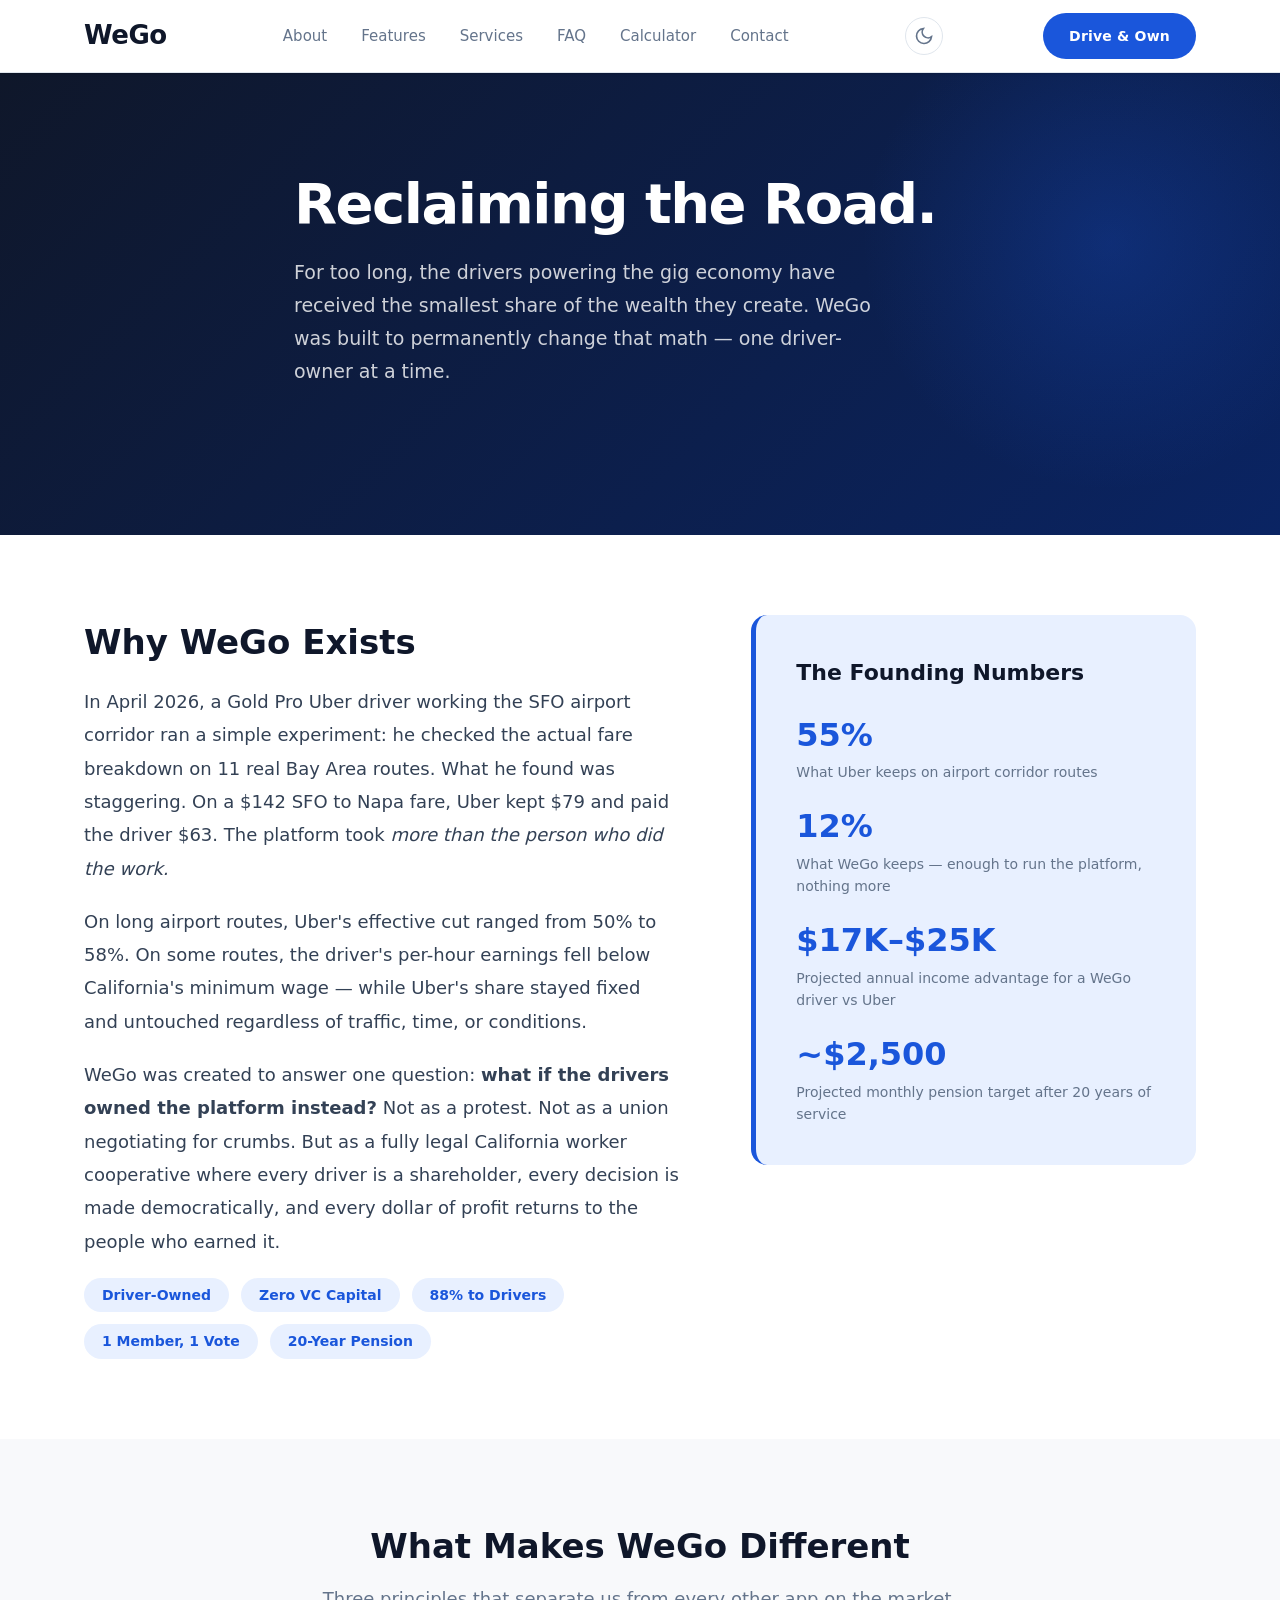
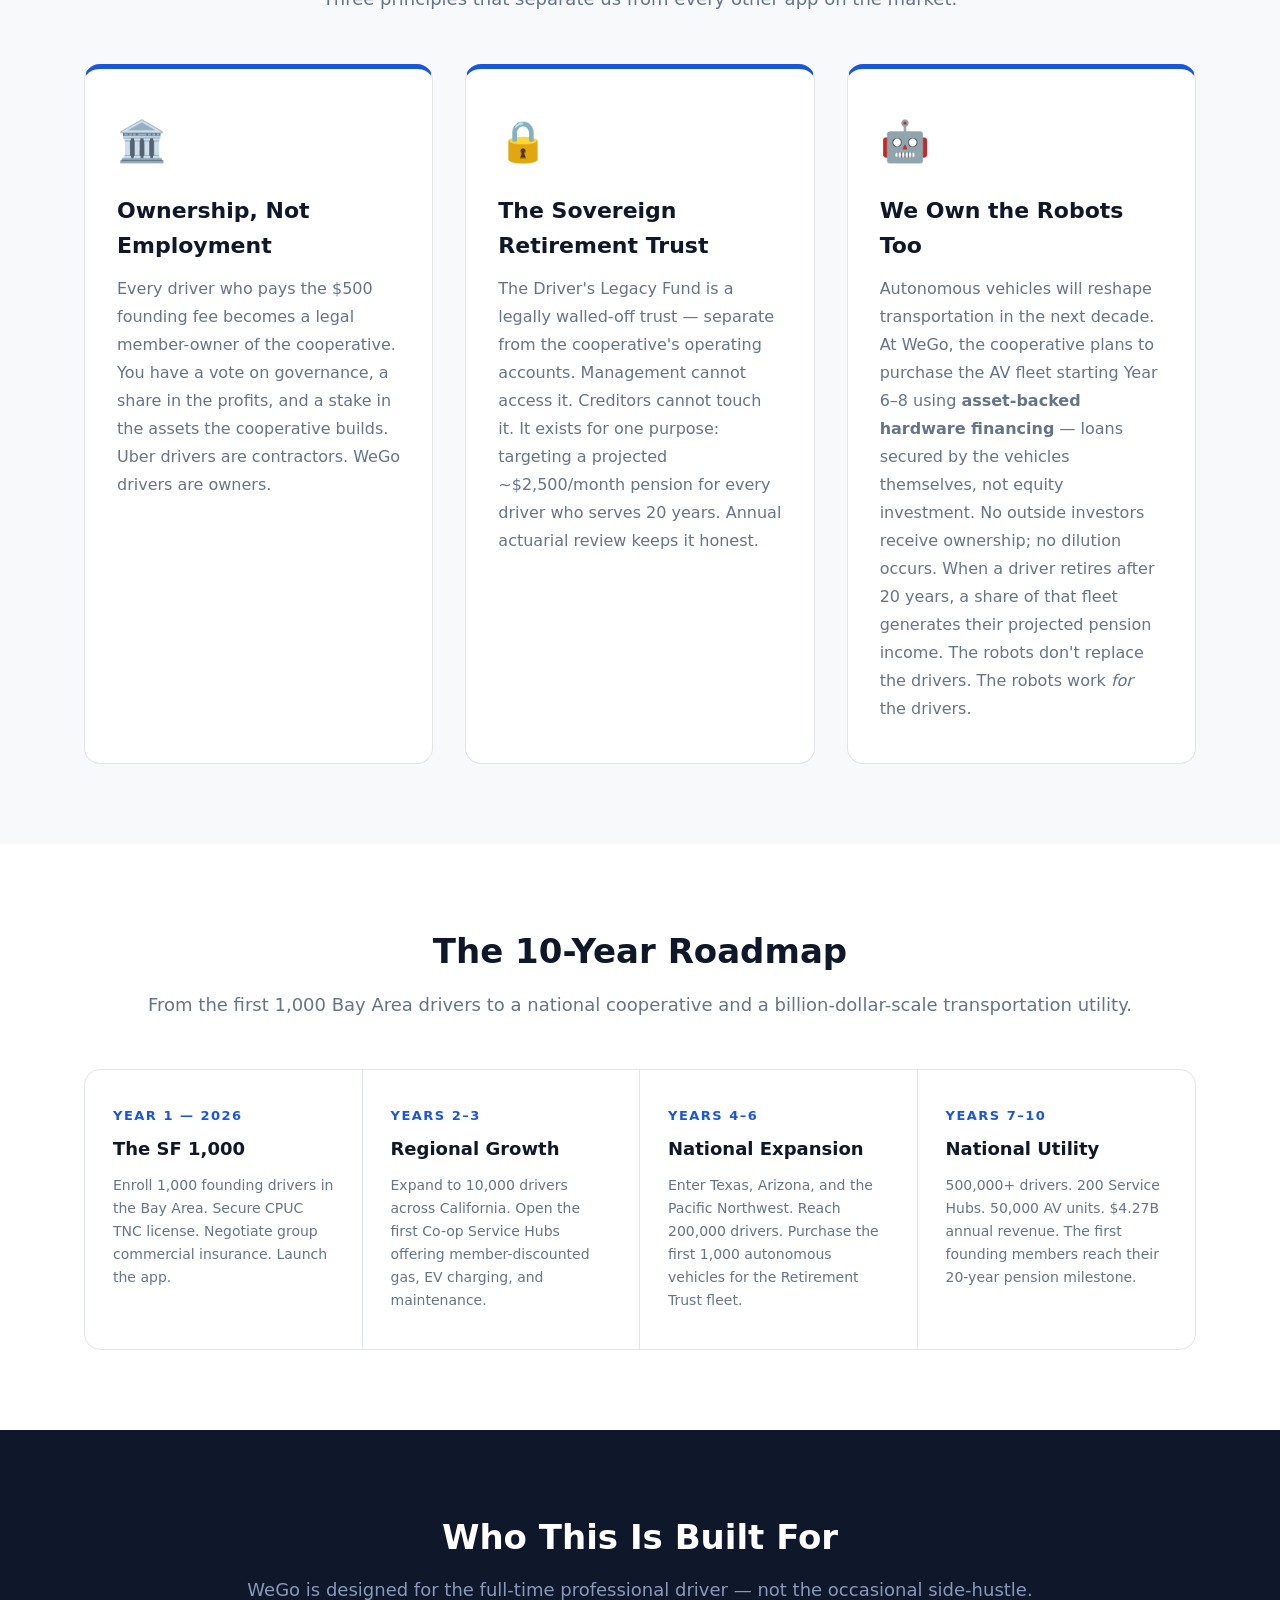
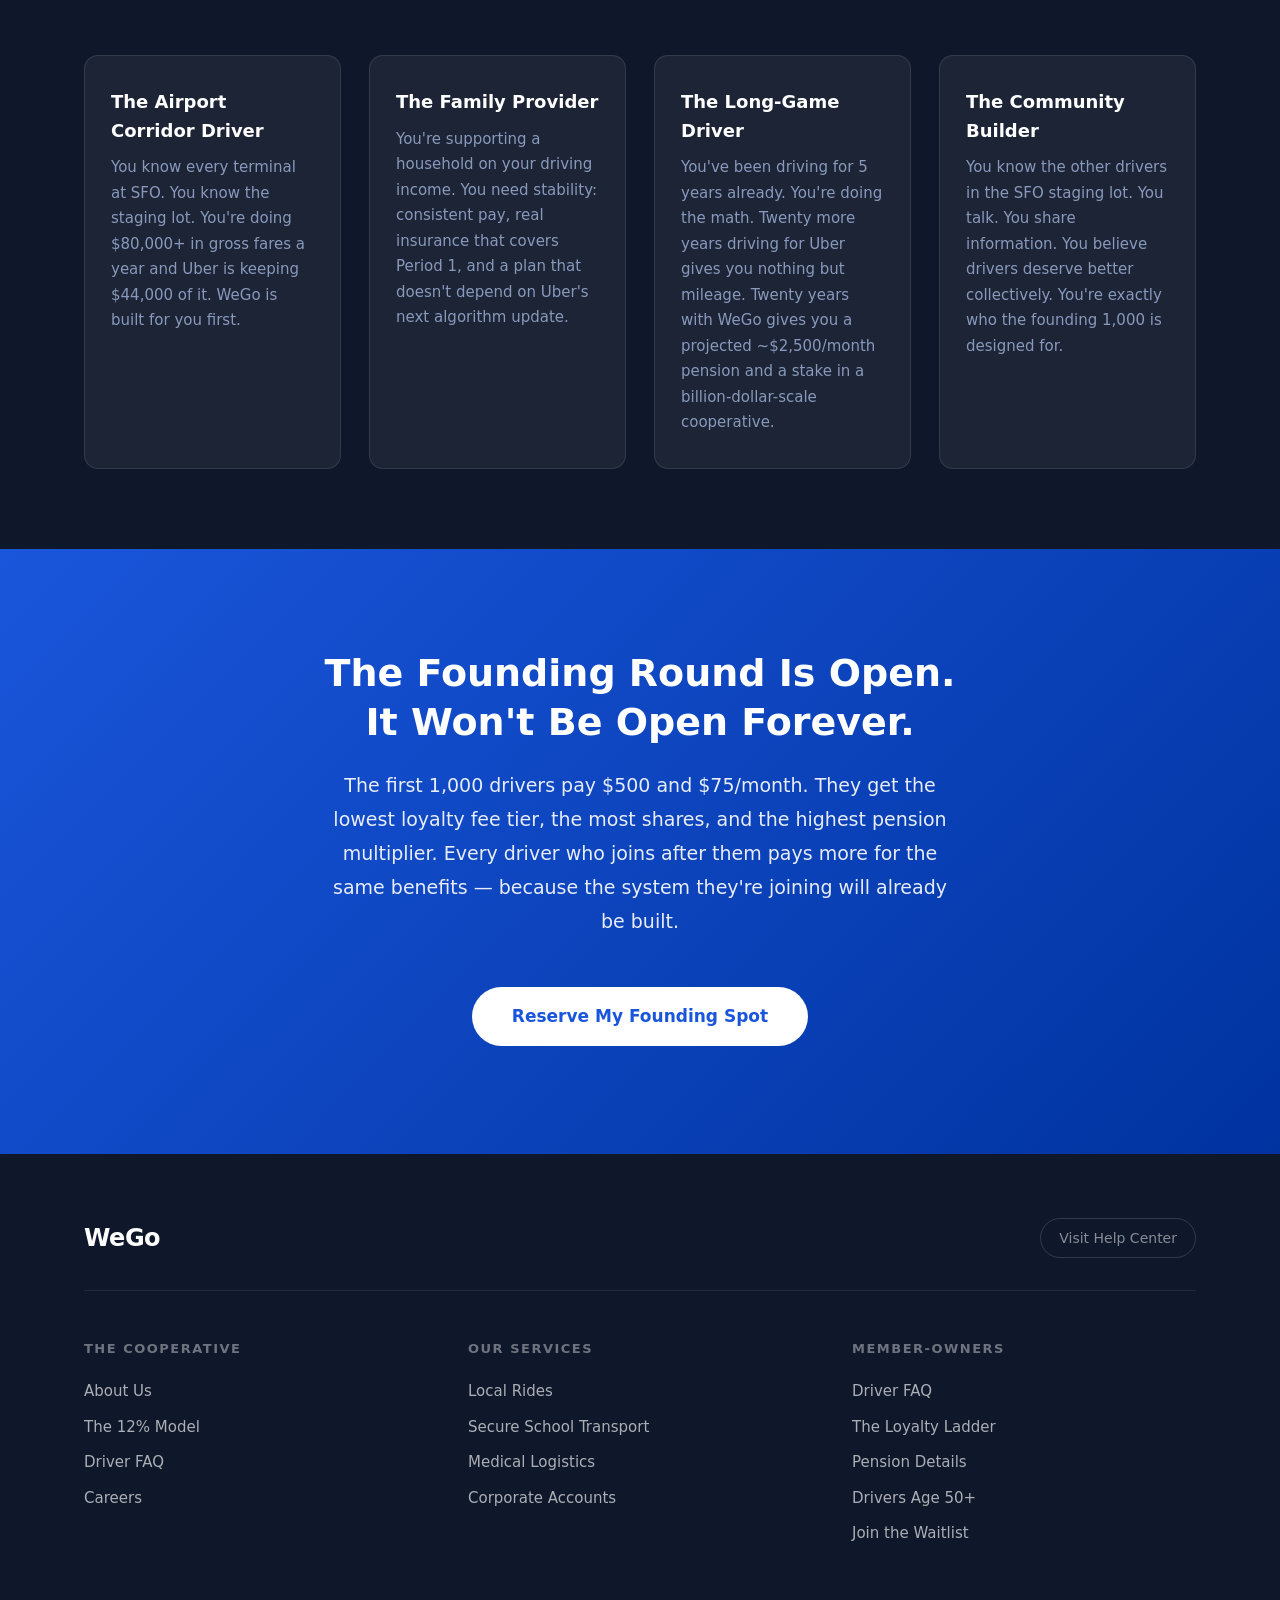
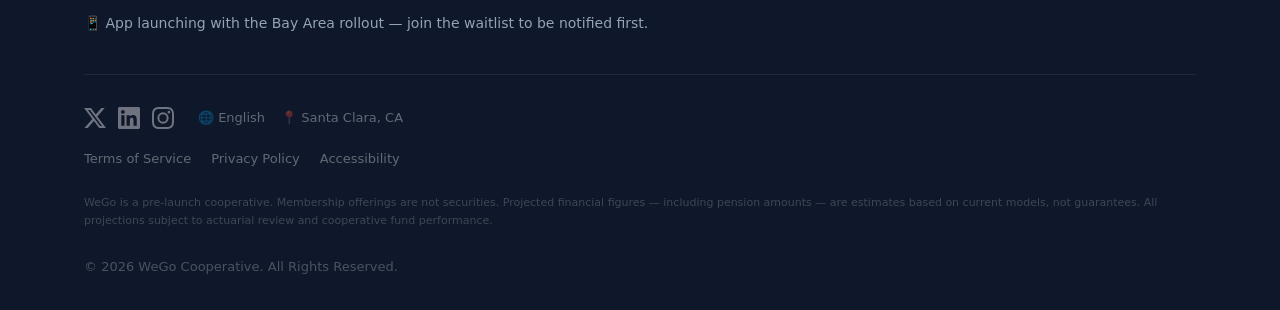
==== commit 551a947e: "Three legal/actuarial fixes: VC clarification, family transfer terms, CPI pension framing Fix 1 — Ze" ====
--- a/about.html
+++ b/about.html
@@ -107,7 +107,7 @@
                 <div class="pillar-card">
                     <span class="pillar-icon">🤖</span>
                     <h3>We Own the Robots Too</h3>
-                    <p>Autonomous vehicles will reshape transportation in the next decade. At WeGo, the cooperative plans to purchase the AV fleet starting Year 6–8 — not outside investors. When a driver retires after 20 years, a share of that fleet generates their projected pension income. The robots don't replace the drivers. The robots work <em>for</em> the drivers.</p>
+                    <p>Autonomous vehicles will reshape transportation in the next decade. At WeGo, the cooperative plans to purchase the AV fleet starting Year 6–8 using <strong>asset-backed hardware financing</strong> — loans secured by the vehicles themselves, not equity investment. No outside investors receive ownership; no dilution occurs. When a driver retires after 20 years, a share of that fleet generates their projected pension income. The robots don't replace the drivers. The robots work <em>for</em> the drivers.</p>
                 </div>
             </div>
         </div>
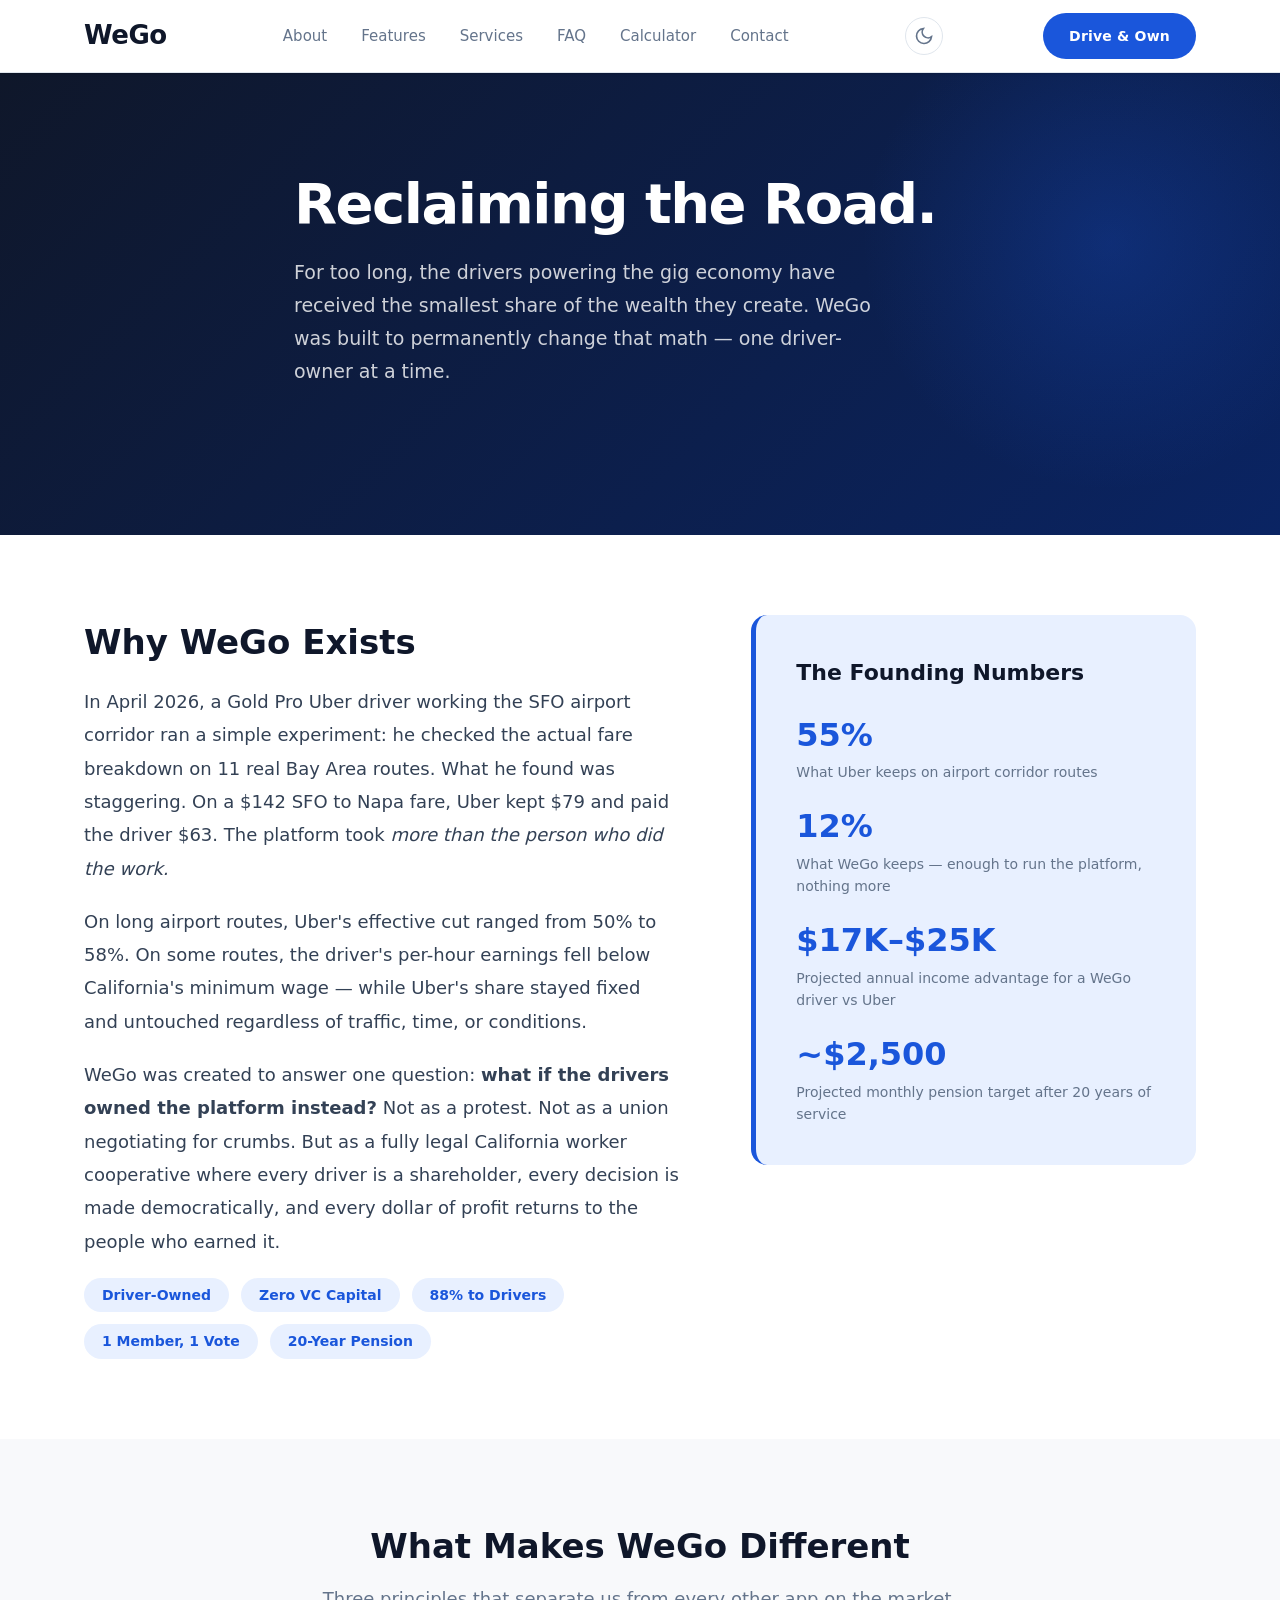
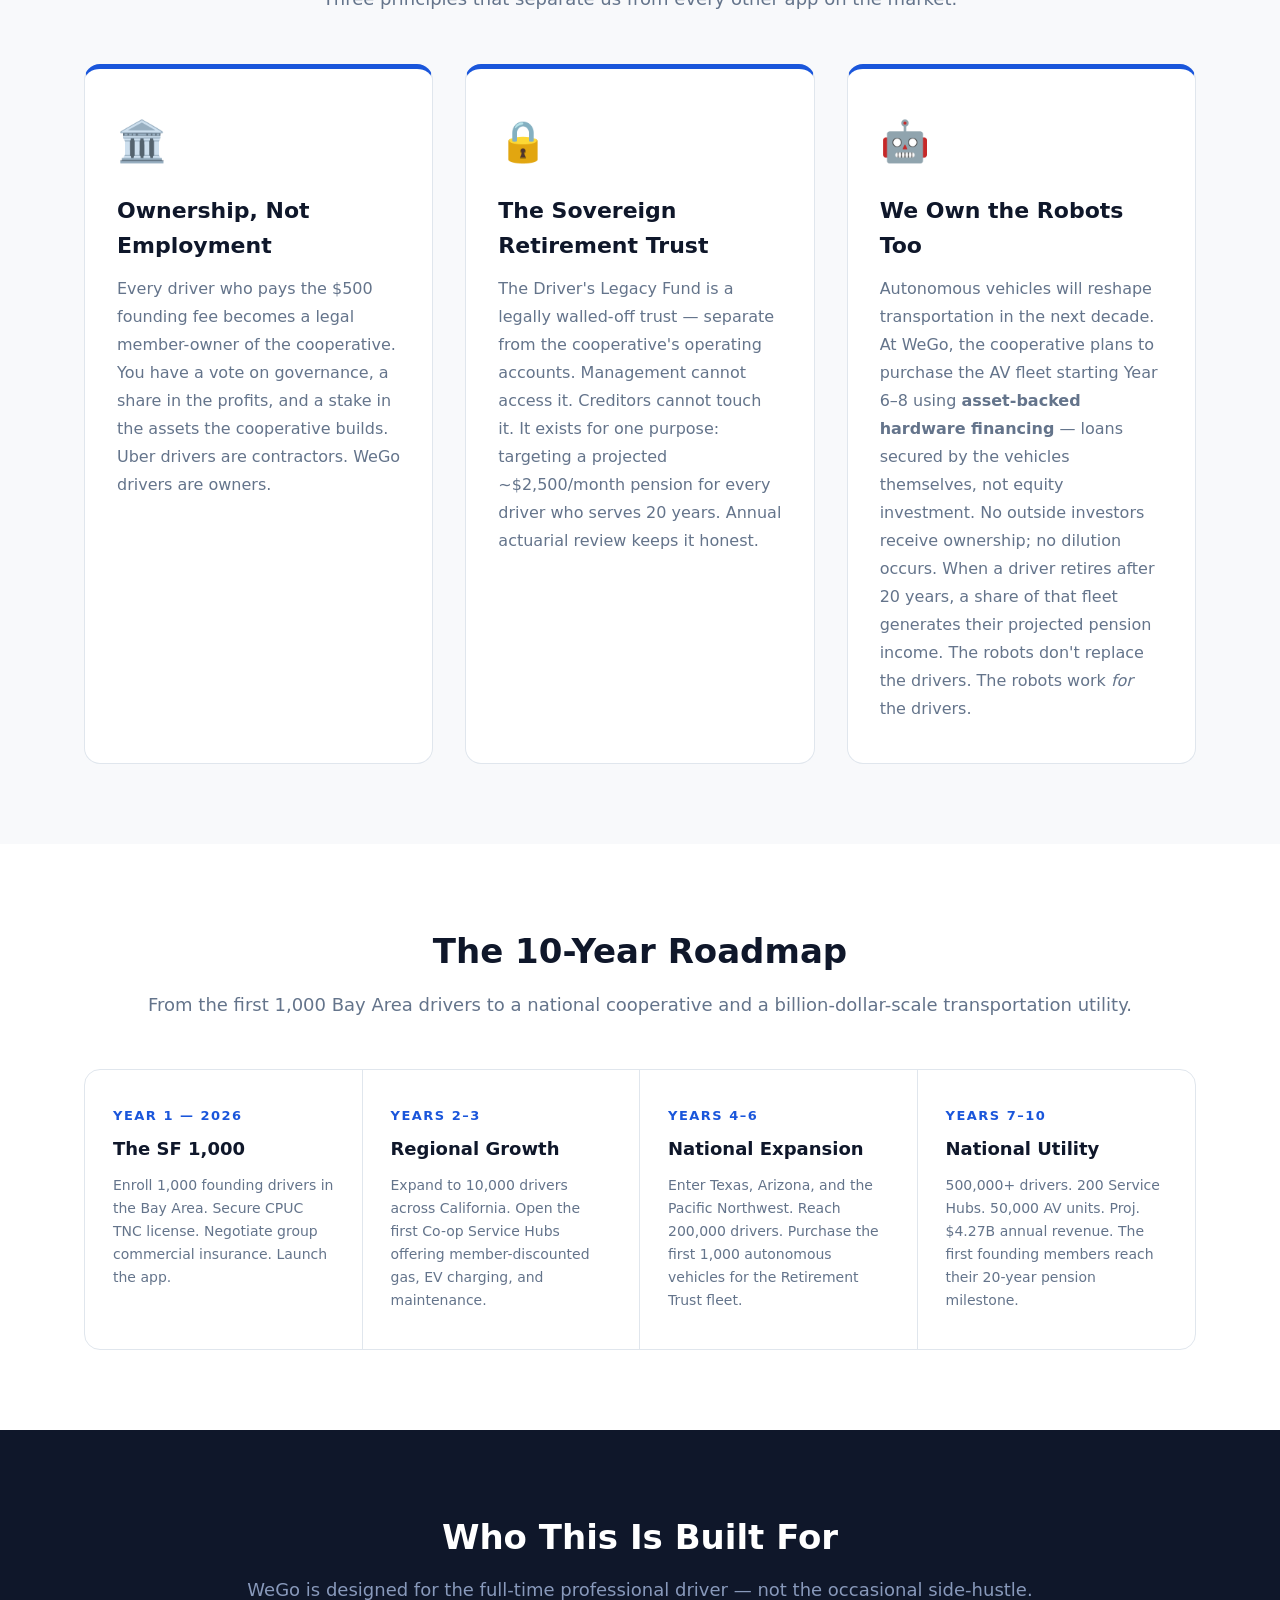
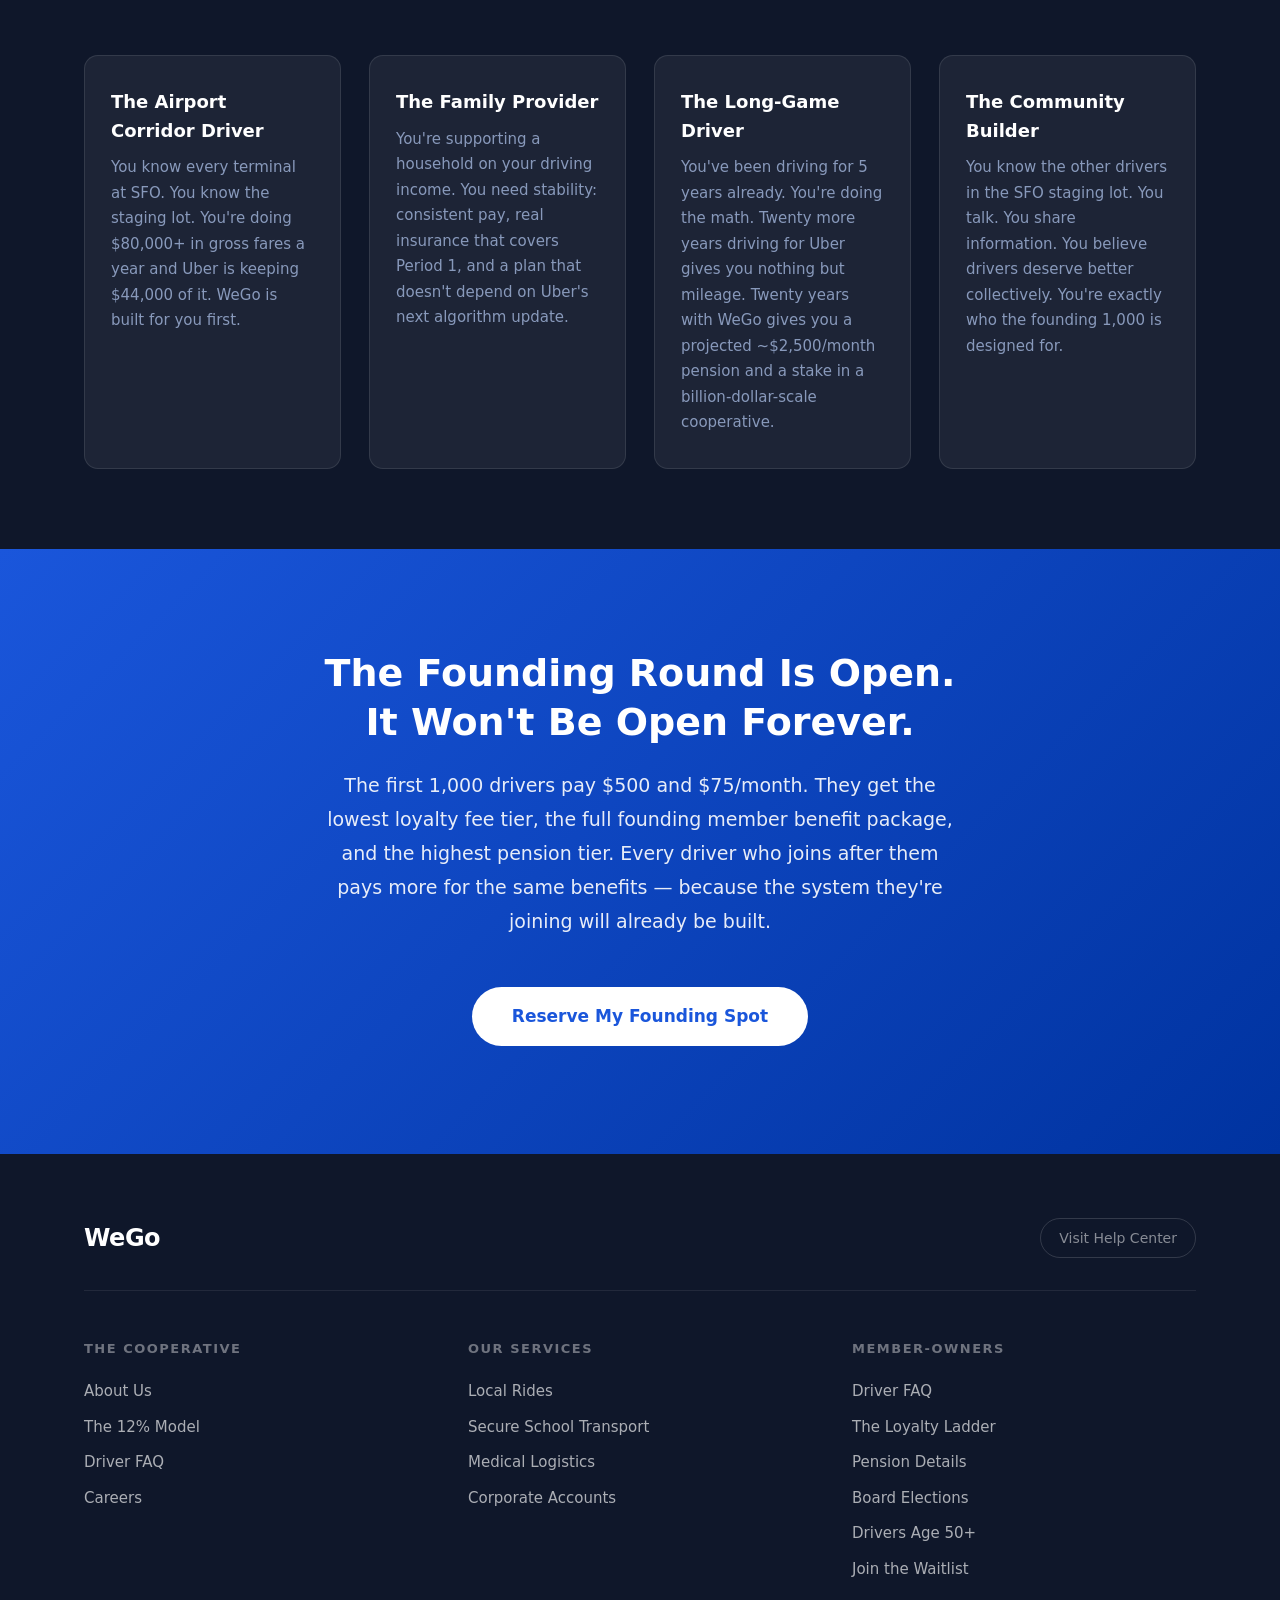
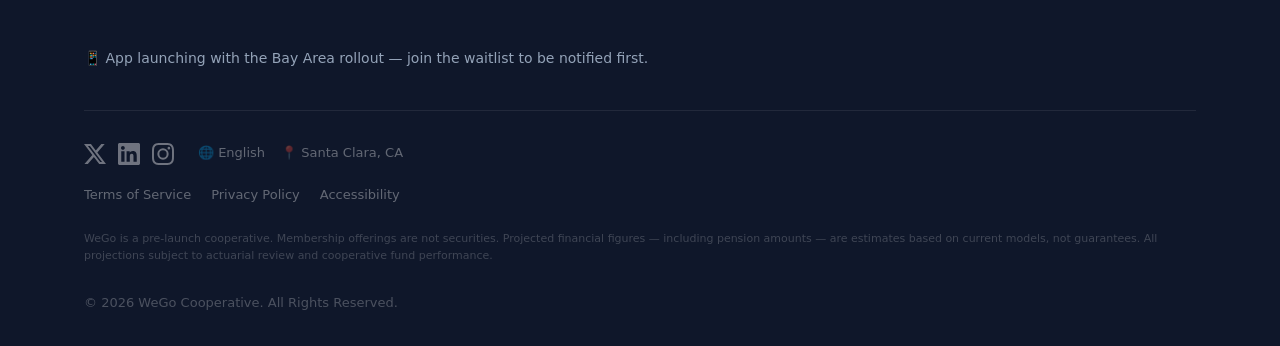
==== commit e1f65325: "Full site audit: 13 legal, consistency, and completeness fixes across all pages Critical: fix insura" ====
--- a/about.html
+++ b/about.html
@@ -137,7 +137,7 @@
                 <div class="roadmap-card">
                     <div class="roadmap-year">Years 7–10</div>
                     <h3>National Utility</h3>
-                    <p>500,000+ drivers. 200 Service Hubs. 50,000 AV units. $4.27B annual revenue. The first founding members reach their 20-year pension milestone.</p>
+                    <p>500,000+ drivers. 200 Service Hubs. 50,000 AV units. Proj. $4.27B annual revenue. The first founding members reach their 20-year pension milestone.</p>
                 </div>
             </div>
         </div>
@@ -173,7 +173,7 @@
     <section class="join-cta">
         <div class="container">
             <h2>The Founding Round Is Open.<br>It Won't Be Open Forever.</h2>
-            <p>The first 1,000 drivers pay $500 and $75/month. They get the lowest loyalty fee tier, the most shares, and the highest pension multiplier. Every driver who joins after them pays more for the same benefits — because the system they're joining will already be built.</p>
+            <p>The first 1,000 drivers pay $500 and $75/month. They get the lowest loyalty fee tier, the full founding member benefit package, and the highest pension tier. Every driver who joins after them pays more for the same benefits — because the system they're joining will already be built.</p>
             <a href="contact.html" class="btn-white">Reserve My Founding Spot</a>
         </div>
     </section>
@@ -211,6 +211,7 @@
                     <li><a href="faq.html">Driver FAQ</a></li>
                     <li><a href="features.html#loyalty">The Loyalty Ladder</a></li>
                     <li><a href="faq.html#pension">Pension Details</a></li>
+                    <li><a href="faq.html#governance">Board Elections</a></li>
                     <li><a href="features.html#senior-drivers">Drivers Age 50+</a></li>
                     <li><a href="contact.html">Join the Waitlist</a></li>
                 </ul>
--- a/styles.css
+++ b/styles.css
@@ -1876,3 +1876,77 @@
   margin-top: 4px;
   line-height: 1.6;
 }
+
+/* ── LIMITED SEATS NOTE (features.html) ─────────────────────── */
+.limited-seats-note {
+  background: var(--primary-muted);
+  border: 1px solid rgba(26, 86, 219, 0.2);
+  border-left: 4px solid var(--primary);
+  border-radius: 12px;
+  padding: 20px 24px;
+  margin-top: 28px;
+}
+.limited-seats-note strong {
+  display: block;
+  font-size: 15px;
+  color: var(--primary);
+  margin-bottom: 8px;
+}
+.limited-seats-note p {
+  font-size: 14px;
+  color: var(--text-soft);
+  line-height: 1.65;
+  margin: 0;
+}
+
+/* ── SPOT COUNTER STRIP (index.html founding CTA) ───────────── */
+.spot-counter-strip {
+  background: rgba(255, 255, 255, 0.12);
+  border: 1px solid rgba(255, 255, 255, 0.25);
+  border-radius: 14px;
+  padding: 20px 24px;
+  margin: 28px auto 0;
+  max-width: 480px;
+  text-align: left;
+}
+.scs-top {
+  display: flex;
+  align-items: baseline;
+  gap: 10px;
+  margin-bottom: 12px;
+}
+.scs-num {
+  font-size: 42px;
+  font-weight: 900;
+  font-family: 'Courier New', monospace;
+  color: var(--white);
+  line-height: 1;
+  letter-spacing: -1px;
+}
+.scs-label {
+  font-size: 14px;
+  color: rgba(255, 255, 255, 0.75);
+}
+.scs-bar-track {
+  background: rgba(255, 255, 255, 0.2);
+  border-radius: 100px;
+  height: 7px;
+  overflow: hidden;
+  margin-bottom: 8px;
+}
+.scs-bar-fill {
+  height: 100%;
+  border-radius: 100px;
+  background: rgba(255, 255, 255, 0.85);
+  width: 4.2%;
+  transition: width 1s ease;
+}
+.scs-sub {
+  font-size: 12px;
+  color: rgba(255, 255, 255, 0.5);
+}
+
+/* ── FOUNDING CTA BUTTONS ────────────────────────────────────── */
+.founding-cta-buttons {
+  margin-top: 32px;
+}
--- a/styles.css
+++ b/styles.css
@@ -1876,3 +1876,77 @@
   margin-top: 4px;
   line-height: 1.6;
 }
+
+/* ── LIMITED SEATS NOTE (features.html) ─────────────────────── */
+.limited-seats-note {
+  background: var(--primary-muted);
+  border: 1px solid rgba(26, 86, 219, 0.2);
+  border-left: 4px solid var(--primary);
+  border-radius: 12px;
+  padding: 20px 24px;
+  margin-top: 28px;
+}
+.limited-seats-note strong {
+  display: block;
+  font-size: 15px;
+  color: var(--primary);
+  margin-bottom: 8px;
+}
+.limited-seats-note p {
+  font-size: 14px;
+  color: var(--text-soft);
+  line-height: 1.65;
+  margin: 0;
+}
+
+/* ── SPOT COUNTER STRIP (index.html founding CTA) ───────────── */
+.spot-counter-strip {
+  background: rgba(255, 255, 255, 0.12);
+  border: 1px solid rgba(255, 255, 255, 0.25);
+  border-radius: 14px;
+  padding: 20px 24px;
+  margin: 28px auto 0;
+  max-width: 480px;
+  text-align: left;
+}
+.scs-top {
+  display: flex;
+  align-items: baseline;
+  gap: 10px;
+  margin-bottom: 12px;
+}
+.scs-num {
+  font-size: 42px;
+  font-weight: 900;
+  font-family: 'Courier New', monospace;
+  color: var(--white);
+  line-height: 1;
+  letter-spacing: -1px;
+}
+.scs-label {
+  font-size: 14px;
+  color: rgba(255, 255, 255, 0.75);
+}
+.scs-bar-track {
+  background: rgba(255, 255, 255, 0.2);
+  border-radius: 100px;
+  height: 7px;
+  overflow: hidden;
+  margin-bottom: 8px;
+}
+.scs-bar-fill {
+  height: 100%;
+  border-radius: 100px;
+  background: rgba(255, 255, 255, 0.85);
+  width: 4.2%;
+  transition: width 1s ease;
+}
+.scs-sub {
+  font-size: 12px;
+  color: rgba(255, 255, 255, 0.5);
+}
+
+/* ── FOUNDING CTA BUTTONS ────────────────────────────────────── */
+.founding-cta-buttons {
+  margin-top: 32px;
+}
